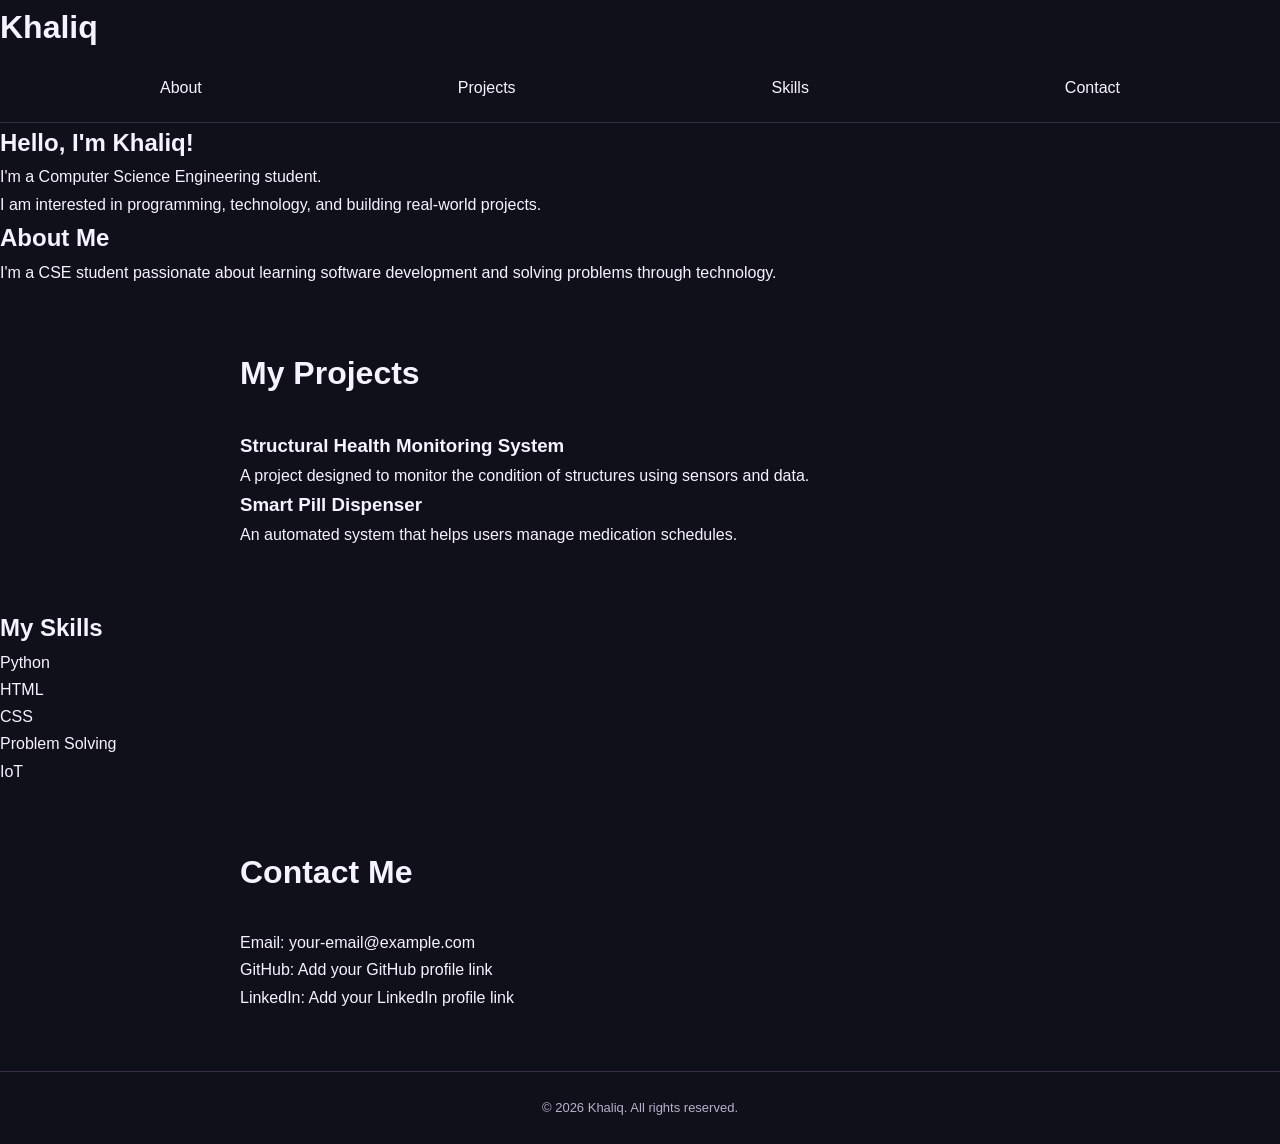
==== index.html @ 44c56a52 "fifth commit" ====
<!DOCTYPE html>
<html lang="en">
<head>
    <meta charset="UTF-8">
    <meta name="viewport" content="width=device-width, initial-scale=1.0">
    <title>Khaliq | CSE Student Portfolio</title>
    <meta name="description" content="Khaliq's portfolio showcasing CSE projects, technical skills, and software development interests.">
    <link rel="icon" href="data:image/svg+xml,<svg xmlns=%22http://www.w3.org/2000/svg%22 viewBox=%220 0 100 100%22><text y=%22.9em%22 font-size=%2290%22> K </text></svg>">
    <link rel="stylesheet" href="style.css">
</head>

<body>

    <!-- Header -->
    <header>
        <h1>Khaliq</h1>

        <nav>
            <a href="#about">About</a>
            <a href="#projects">Projects</a>
            <a href="#skills">Skills</a>
            <a href="#contact">Contact</a>
        </nav>
    </header>

    <!-- Main Content -->
    <main>

        <!-- Introduction -->
        <section id="home">
            <h2>Hello, I'm Khaliq!</h2>
            <p>I'm a Computer Science Engineering student.</p>
            <p>
                I am interested in programming, technology,
                and building real-world projects.
            </p>
        </section>

        <!-- About Me -->
        <section id="about">
            <h2>About Me</h2>
            <p>
                I'm a CSE student passionate about learning
                software development and solving problems
                through technology.
            </p>
        </section>

        <!-- Projects -->
        <section id="projects">
            <h2>My Projects</h2>

            <article>
                <h3>Structural Health Monitoring System</h3>
                <p>
                    A project designed to monitor the condition
                    of structures using sensors and data.
                </p>
            </article>

            <article>
                <h3>Smart Pill Dispenser</h3>
                <p>
                    An automated system that helps users
                    manage medication schedules.
                </p>
            </article>
        </section>

        <!-- Skills -->
        <section id="skills">
            <h2>My Skills</h2>
            <ul>
                <li>Python</li>
                <li>HTML</li>
                <li>CSS</li>
                <li>Problem Solving</li>
                <li>IoT</li>
            </ul>
        </section>

        <!-- Contact -->
        <section id="contact">
            <h2>Contact Me</h2>
            <p>Email: your-email@example.com</p>
            <p>GitHub: Add your GitHub profile link</p>
            <p>LinkedIn: Add your LinkedIn profile link</p>
        </section>

    </main>

    <!-- Footer -->
    <footer>
        <p>&copy; 2026 Khaliq. All rights reserved.</p>
    </footer>

</body>
</html>
---- style.css ----
/* ===== 1. THEME VARIABLES ===== */
:root {
    --bg: #10101b;
    --card: #1c1a2b;
    --text: #f5f3ff;
    --muted: #b7b2ca;
    --accent: #b8a5ff;
    --border: #332e46;
}

/* ===== 2. GENERAL STYLING ===== */
* {
    margin: 0;
    padding: 0;
    box-sizing: border-box;
    scroll-behavior: smooth;
}

body {
    font-family: Arial, sans-serif;
    background: var(--bg);
    color: var(--text);
    line-height: 1.7;
    transition: background 0.3s, color 0.3s;
}

a {
    color: inherit;
    text-decoration: none;
}

/* ===== 3. NAVIGATION BAR ===== */
header {
    position: sticky;
    top: 0;
    z-index: 10;
    background: var(--bg);
    border-bottom: 1px solid var(--border);
}

nav {
    max-width: 1000px;
    margin: auto;
    padding: 20px;
    display: flex;
    align-items: center;
    justify-content: space-between;
}

.logo {
    font-size: 21px;
    font-weight: bold;
    color: var(--accent);
}

.nav-links {
    display: flex;
    gap: 25px;
}

.nav-links a {
    color: var(--muted);
    transition: color 0.2s;
}

.nav-links a:hover {
    color: var(--accent);
}

#theme-toggle {
    background: var(--card);
    border: 1px solid var(--border);
    color: var(--text);
    padding: 8px 12px;
    border-radius: 8px;
    cursor: pointer;
}

/* ===== 4. HERO SECTION ===== */
.hero {
    max-width: 850px;
    margin: auto;
    padding: 110px 25px 100px;
}

.eyebrow {
    color: var(--accent);
    font-size: 12px;
    letter-spacing: 3px;
    font-weight: bold;
    margin-bottom: 15px;
}

.hero h1 {
    font-size: clamp(48px, 8vw, 82px);
    letter-spacing: -3px;
    line-height: 1.2;
}

.hero h1 span {
    color: var(--accent);
}

.hero h2 {
    font-size: clamp(22px, 4vw, 32px);
    color: var(--accent);
    margin: 15px 0;
}

.intro {
    max-width: 520px;
    color: var(--muted);
    margin: 20px 0 30px;
}

.button {
    display: inline-block;
    padding: 12px 22px;
    background: var(--accent);
    color: #171326;
    border-radius: 8px;
    font-weight: bold;
    transition: transform 0.2s, box-shadow 0.2s;
}

.button:hover {
    transform: translateY(-3px);
    box-shadow: 0 8px 25px #b8a5ff33;
}

/* ===== 5. PROJECT SECTION ===== */
#projects,
#contact {
    max-width: 850px;
    margin: auto;
    padding: 60px 25px;
}

#projects h2,
#contact h2 {
    font-size: 32px;
    margin-bottom: 30px;
}

.section-intro {
    color: var(--muted);
    margin-top: -18px;
    margin-bottom: 30px;
}

.project-dot {
    color: var(--accent);
}

.project-list {
    display: grid;
    grid-template-columns: repeat(2, minmax(0, 1fr));
    gap: 20px;
}

.project-card {
    display: flex;
    flex-direction: column;
    min-height: 270px;
    padding: 25px;
    background: var(--card);
    border: 1px solid var(--border);
    border-radius: 14px;
    transition: transform 0.25s, border-color 0.25s;
}

.project-card:hover {
    transform: translateY(-6px);
    border-color: var(--accent);
}

.project-top {
    display: flex;
    justify-content: space-between;
    align-items: center;
    margin-bottom: 22px;
}

.project-number {
    color: var(--accent);
    font-size: 13px;
    letter-spacing: 2px;
}

.project-icon {
    font-size: 28px;
}

.project-card h3 {
    font-size: 22px;
    margin-bottom: 12px;
}

.project-card p {
    color: var(--muted);
}

.project-card .tags {
    color: var(--accent);
    font-size: 13px;
    margin-top: auto;
    padding-top: 20px;
}

/* ===== 6. CONTACT AND FOOTER ===== */
#contact a {
    color: var(--accent);
}

footer {
    border-top: 1px solid var(--border);
    text-align: center;
    padding: 25px;
    color: var(--muted);
    font-size: 13px;
}

/* ===== 7. LIGHT THEME ===== */
body.light {
    --bg: #faf9ff;
    --card: #ffffff;
    --text: #211b35;
    --muted: #68627b;
    --accent: #7051d9;
    --border: #e4def2;
}

/* ===== 8. RESPONSIVE DESIGN ===== */
@media (max-width: 600px) {
    nav {
        flex-wrap: wrap;
        gap: 15px;
    }

    .nav-links {
        gap: 12px;
        font-size: 14px;
    }

    .hero {
        padding-top: 75px;
    }

    .project-list {
        grid-template-columns: 1fr;
    }

    #projects h2,
    #contact h2 {
        font-size: 27px;
    }
}

/* ABOUT ME SECTION */

.content-section {
    max-width: 850px;
    margin: auto;
    padding: 60px 25px;
}

.content-section h2 {
    font-size: 32px;
    margin-bottom: 22px;
}

.about-text {
    color: var(--muted);
    max-width: 720px;
    margin-bottom: 16px;
}

.about-highlights {
    display: grid;
    grid-template-columns: repeat(3, minmax(0, 1fr));
    gap: 16px;
    margin-top: 30px;
}

.highlight-card {
    padding: 22px;
    background: var(--card);
    border: 1px solid var(--border);
    border-radius: 12px;
    transition: transform 0.25s, border-color 0.25s;
}

.highlight-card:hover {
    transform: translateY(-5px);
    border-color: var(--accent);
}

.highlight-card span {
    color: var(--accent);
    font-size: 13px;
}

.highlight-card h3 {
    margin: 10px 0;
}

.highlight-card p {
    color: var(--muted);
    font-size: 14px;
}

@media (max-width: 600px) {
    .about-highlights {
        grid-template-columns: 1fr;
    }
}
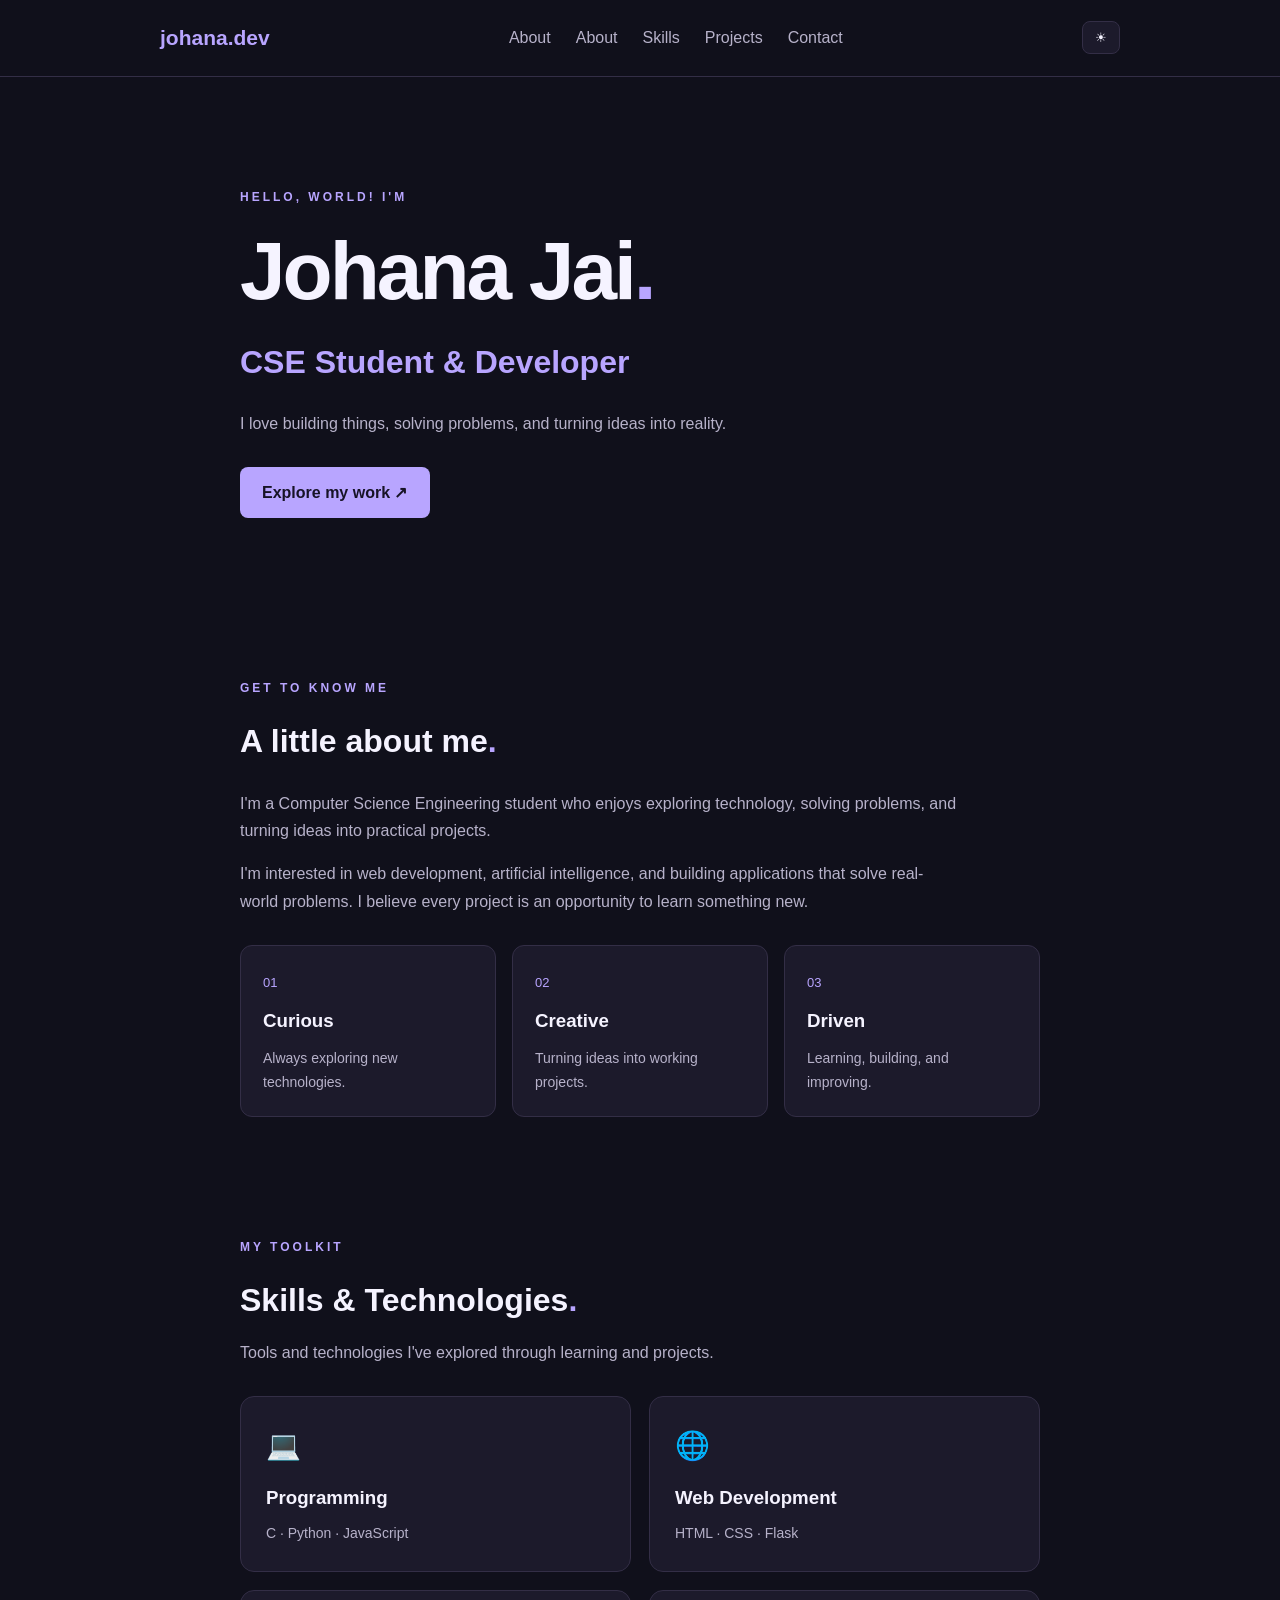
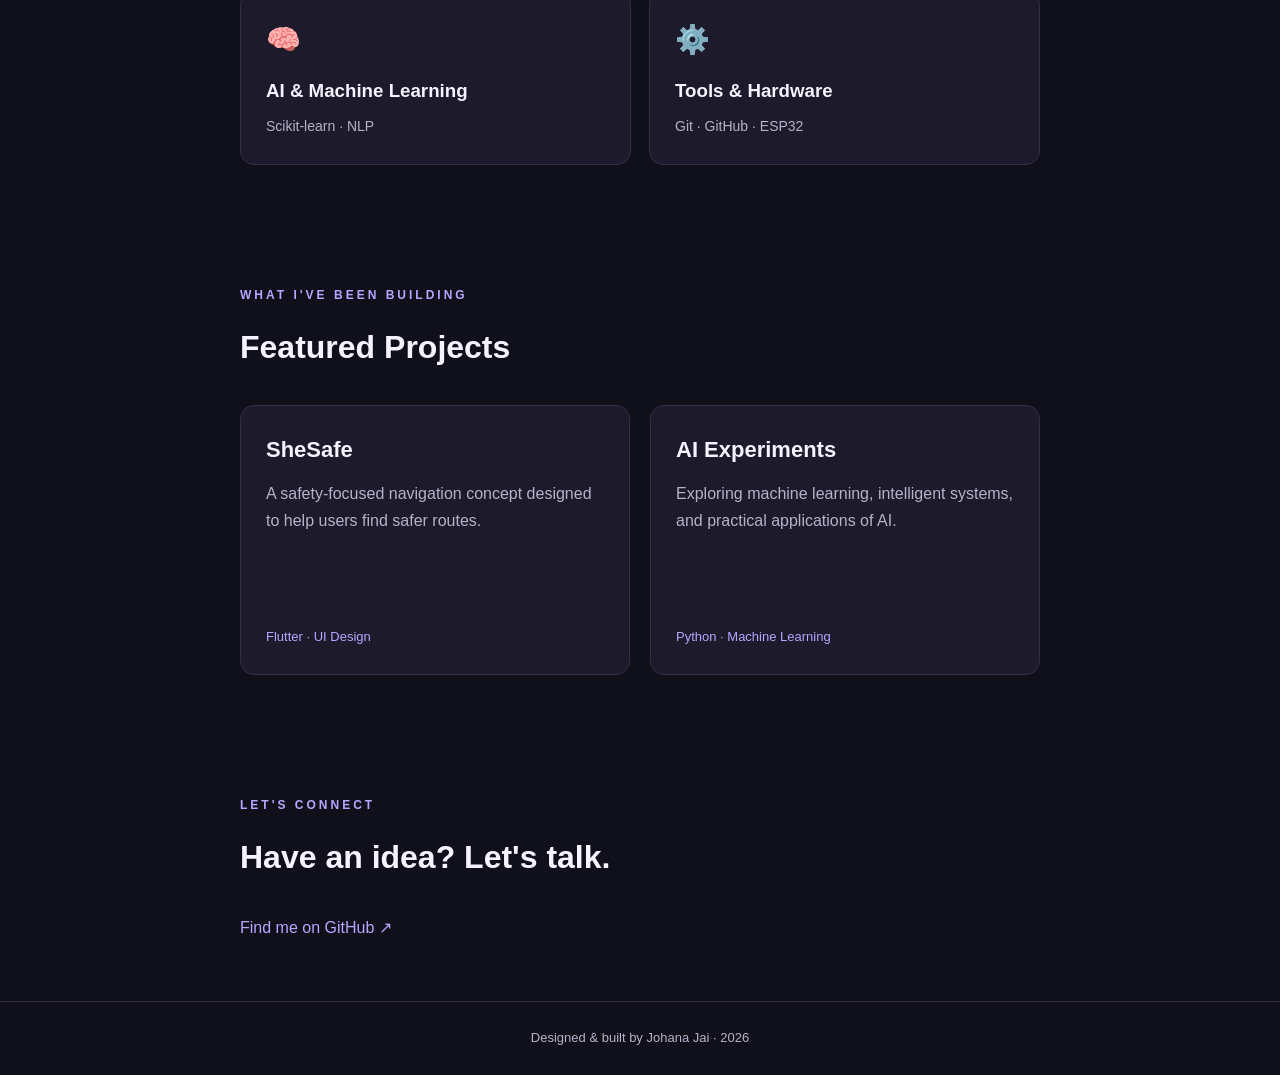
==== commit 0b328f92: "Add and style skills section" ====
--- a/index.html
+++ b/index.html
@@ -4,95 +4,151 @@
 <head>
     <meta charset="UTF-8">
     <meta name="viewport" content="width=device-width, initial-scale=1.0">
-    <title>Khaliq | CSE Student Portfolio</title>
-    <meta name="description" content="Khaliq's portfolio showcasing CSE projects, technical skills, and software development interests.">
-    <link rel="icon" href="data:image/svg+xml,<svg xmlns=%22http://www.w3.org/2000/svg%22 viewBox=%220 0 100 100%22><text y=%22.9em%22 font-size=%2290%22> K </text></svg>">
+    <title>Johana Jai | Portfolio</title>
     <link rel="stylesheet" href="style.css">
 </head>
-
 <body>
 
-    <!-- Header -->
     <header>
-        <h1>Khaliq</h1>
+        <nav>
+            <a href="#" class="logo">johana.dev</a>
 
-        <nav>
-            <a href="#about">About</a>
-            <a href="#projects">Projects</a>
-            <a href="#skills">Skills</a>
-            <a href="#contact">Contact</a>
+            <div class="nav-links">
+                <a href="#about">About</a>
+                <a href="#about-details">About</a>
+                <a href="#skills">Skills</a>
+                <a href="#projects">Projects</a>
+                <a href="#contact">Contact</a>
+            </div>
+
+            <button id="theme-toggle" aria-label="Toggle theme">☀</button>
         </nav>
     </header>
 
-    <!-- Main Content -->
     <main>
+        <section class="hero" id="about">
+            <p class="eyebrow">HELLO, WORLD! I'M</p>
+            <h1>Johana Jai<span>.</span></h1>
+            <h2>CSE Student & Developer</h2>
 
-        <!-- Introduction -->
-        <section id="home">
-            <h2>Hello, I'm Khaliq!</h2>
-            <p>I'm a Computer Science Engineering student.</p>
-            <p>
-                I am interested in programming, technology,
-                and building real-world projects.
+            <p class="intro">
+                I love building things, solving problems,
+                and turning ideas into reality.
             </p>
+
+            <a href="#projects" class="button">Explore my work ↗</a>
         </section>
 
-        <!-- About Me -->
-        <section id="about">
-            <h2>About Me</h2>
-            <p>
-                I'm a CSE student passionate about learning
-                software development and solving problems
-                through technology.
-            </p>
+<!-- ABOUT ME SECTION -->
+<section id="about-details" class="content-section">
+    <p class="eyebrow">GET TO KNOW ME</p>
+
+    <h2>A little about me<span class="project-dot">.</span></h2>
+
+    <p class="about-text">
+        I'm a Computer Science Engineering student who enjoys
+        exploring technology, solving problems, and turning ideas
+        into practical projects.
+    </p>
+
+    <p class="about-text">
+        I'm interested in web development, artificial intelligence,
+        and building applications that solve real-world problems.
+        I believe every project is an opportunity to learn something new.
+    </p>
+
+    <div class="about-highlights">
+        <div class="highlight-card">
+            <span>01</span>
+            <h3>Curious</h3>
+            <p>Always exploring new technologies.</p>
+        </div>
+
+        <div class="highlight-card">
+            <span>02</span>
+            <h3>Creative</h3>
+            <p>Turning ideas into working projects.</p>
+        </div>
+
+        <div class="highlight-card">
+            <span>03</span>
+            <h3>Driven</h3>
+            <p>Learning, building, and improving.</p>
+        </div>
+    </div>
+</section>
+
+<!-- SKILLS SECTION -->
+<section id="skills" class="content-section">
+    <p class="eyebrow">MY TOOLKIT</p>
+
+    <h2>Skills & Technologies<span class="project-dot">.</span></h2>
+
+    <p class="section-intro">
+        Tools and technologies I've explored through learning and projects.
+    </p>
+
+    <div class="skills-grid">
+        <article class="skill-card">
+            <span class="skill-icon">💻</span>
+            <h3>Programming</h3>
+            <p>C · Python · JavaScript</p>
+        </article>
+
+        <article class="skill-card">
+            <span class="skill-icon">🌐</span>
+            <h3>Web Development</h3>
+            <p>HTML · CSS · Flask</p>
+        </article>
+
+        <article class="skill-card">
+            <span class="skill-icon">🧠</span>
+            <h3>AI & Machine Learning</h3>
+            <p>Scikit-learn · NLP</p>
+        </article>
+
+        <article class="skill-card">
+            <span class="skill-icon">⚙️</span>
+            <h3>Tools & Hardware</h3>
+            <p>Git · GitHub · ESP32</p>
+        </article>
+    </div>
+</section>
+
+
+        <section id="projects">
+            <p class="eyebrow">WHAT I'VE BEEN BUILDING</p>
+            <h2>Featured Projects</h2>
+
+            <div class="project-list">
+                <article class="project-card">
+                    <h3>SheSafe</h3>
+                    <p>A safety-focused navigation concept designed
+                    to help users find safer routes.</p>
+                    <p class="tags">Flutter · UI Design</p>
+                </article>
+
+                <article class="project-card">
+                    <h3>AI Experiments</h3>
+                    <p>Exploring machine learning, intelligent systems,
+                    and practical applications of AI.</p>
+                    <p class="tags">Python · Machine Learning</p>
+                </article>
+            </div>
         </section>
 
-        <!-- Projects -->
-        <section id="projects">
-            <h2>My Projects</h2>
-
-            <article>
-                <h3>Structural Health Monitoring System</h3>
-                <p>
-                    A project designed to monitor the condition
-                    of structures using sensors and data.
-                </p>
-            </article>
-
-            <article>
-                <h3>Smart Pill Dispenser</h3>
-                <p>
-                    An automated system that helps users
-                    manage medication schedules.
-                </p>
-            </article>
+        <section id="contact">
+            <p class="eyebrow">LET'S CONNECT</p>
+            <h2>Have an idea? Let's talk.</h2>
+            <a href="https://github.com/johana140907"
+               target="_blank" rel="noopener noreferrer">
+                Find me on GitHub ↗
+            </a>
         </section>
-
-        <!-- Skills -->
-        <section id="skills">
-            <h2>My Skills</h2>
-            <ul>
-                <li>Python</li>
-                <li>HTML</li>
-                <li>CSS</li>
-                <li>Problem Solving</li>
-                <li>IoT</li>
-            </ul>
-        </section>
-
-        <!-- Contact -->
-        <section id="contact">
-            <h2>Contact Me</h2>
-            <p>Email: your-email@example.com</p>
-            <p>GitHub: Add your GitHub profile link</p>
-            <p>LinkedIn: Add your LinkedIn profile link</p>
-        </section>
-
     </main>
 
-    <!-- Footer -->
     <footer>
-        <p>&copy; 2026 Khaliq. All rights reserved.</p>
+        <p>Designed & built by Johana Jai · 2026</p>
     </footer>
 
 </body>
--- a/style.css
+++ b/style.css
@@ -315,3 +315,53 @@
         grid-template-columns: 1fr;
     }
 }
+
+/* SKILLS SECTION */
+
+.section-intro {
+    color: var(--muted);
+    margin-top: -10px;
+    margin-bottom: 30px;
+}
+
+.skills-grid {
+    display: grid;
+    grid-template-columns: repeat(2, minmax(0, 1fr));
+    gap: 18px;
+}
+
+.skill-card {
+    padding: 25px;
+    background: var(--card);
+    border: 1px solid var(--border);
+    border-radius: 14px;
+    transition: transform 0.25s, border-color 0.25s;
+}
+
+.skill-card:hover {
+    transform: translateY(-5px);
+    border-color: var(--accent);
+}
+
+.skill-icon {
+    display: inline-block;
+    font-size: 28px;
+    margin-bottom: 12px;
+}
+
+.skill-card h3 {
+    margin-bottom: 8px;
+}
+
+.skill-card p {
+    color: var(--muted);
+    font-size: 14px;
+}
+
+/* MOBILE LAYOUT */
+
+@media (max-width: 600px) {
+    .skills-grid {
+        grid-template-columns: 1fr;
+    }
+}
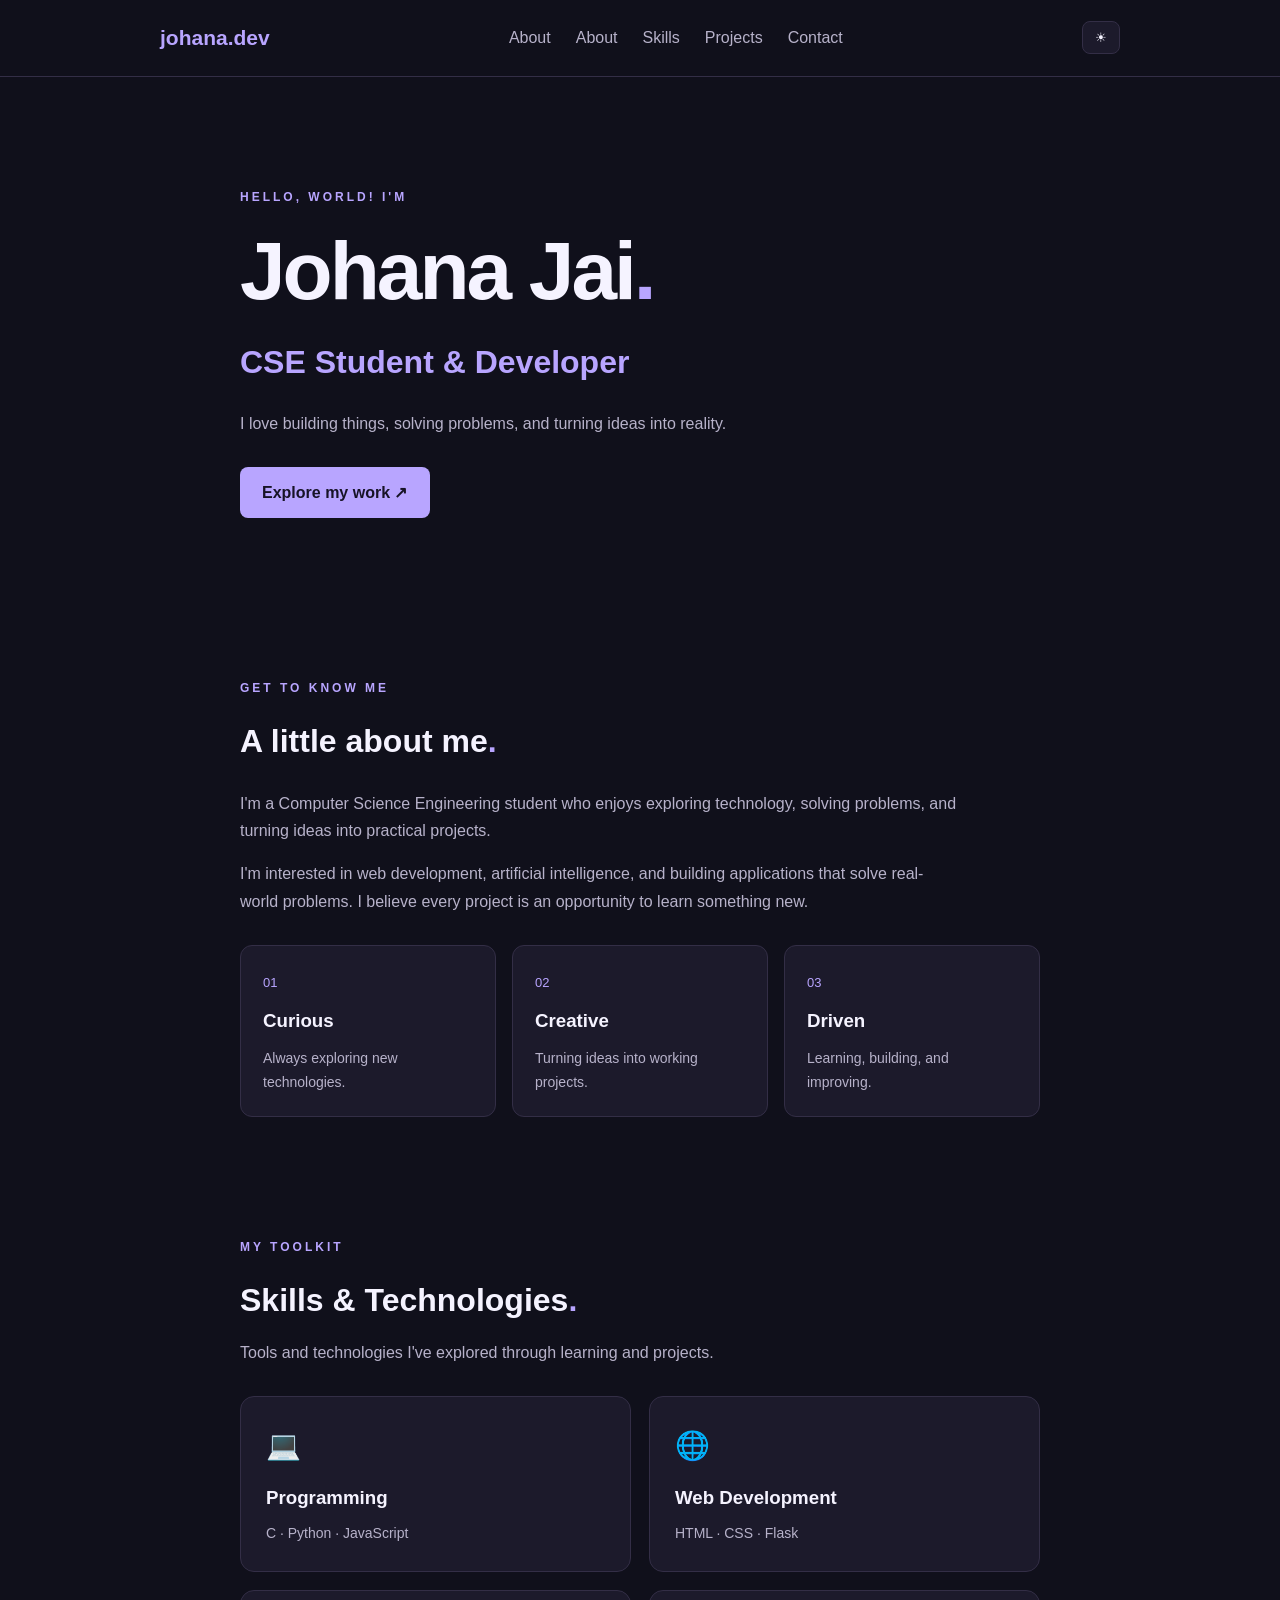
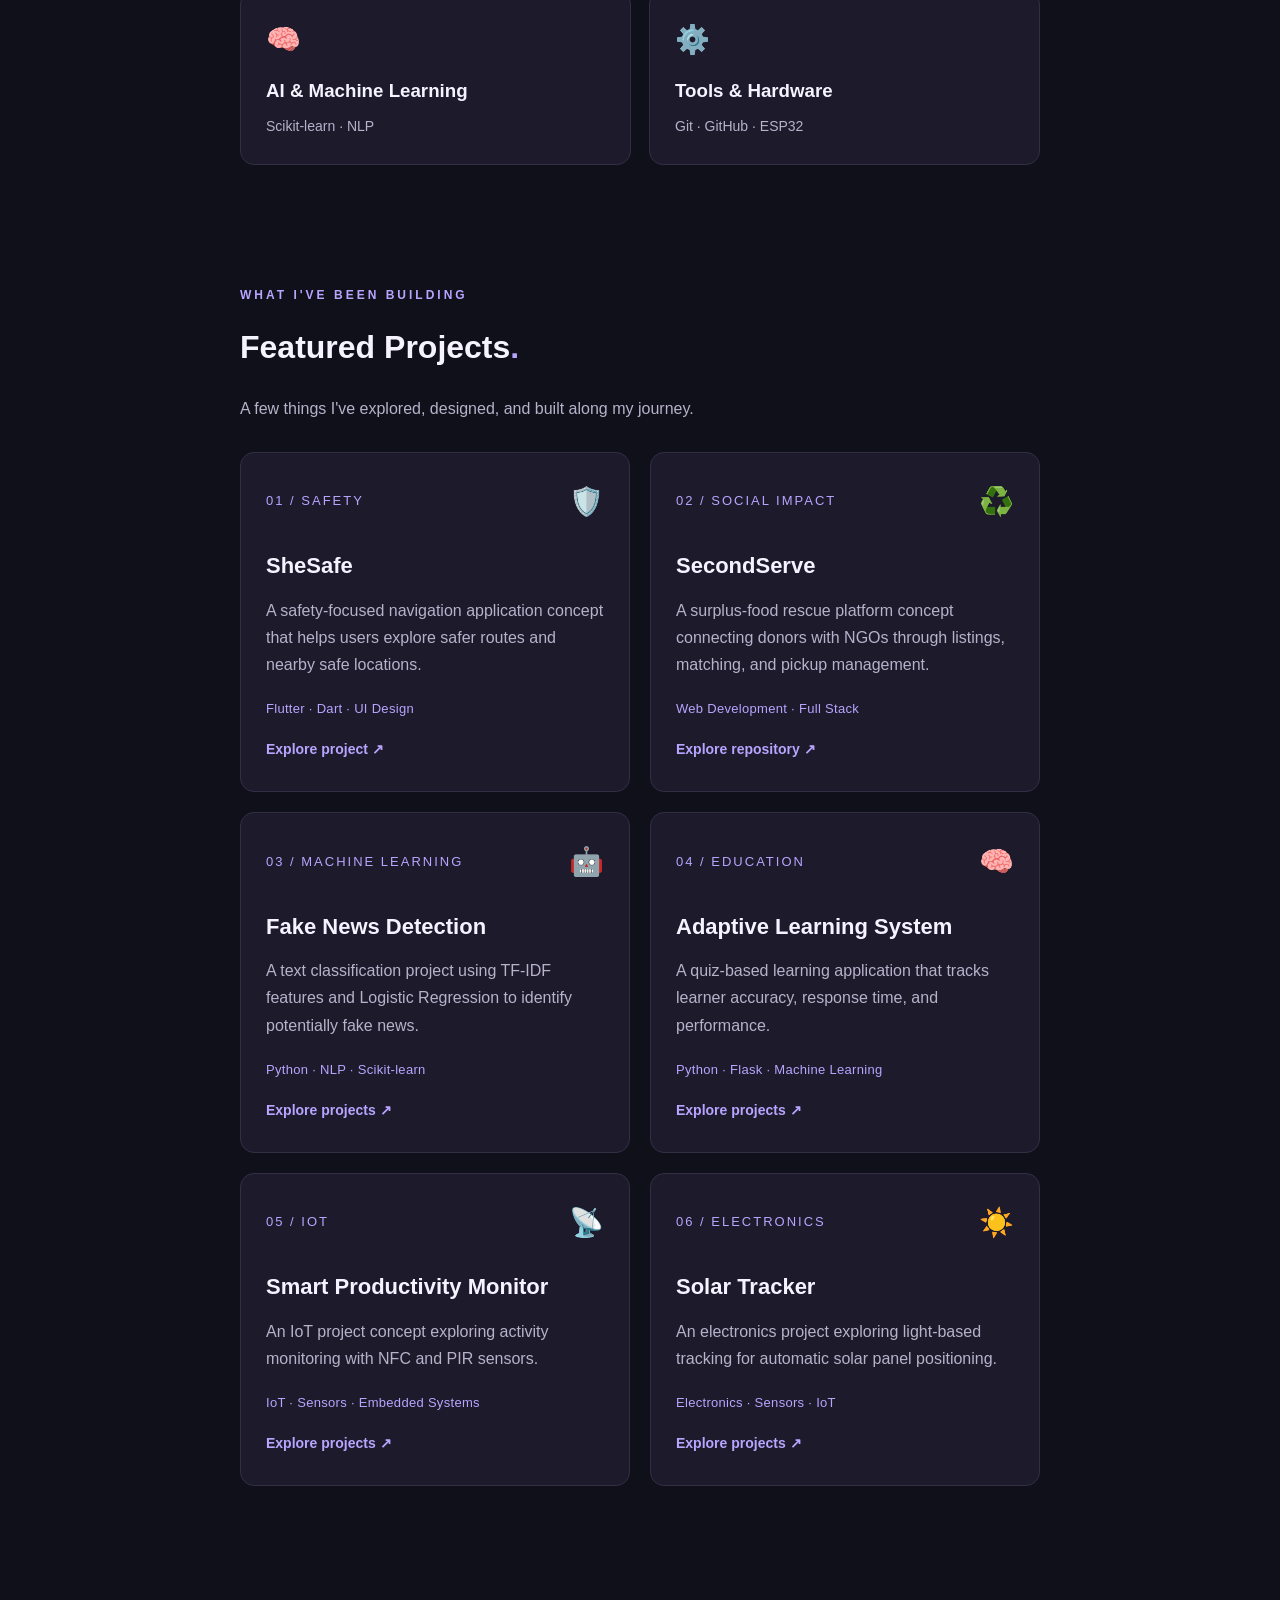
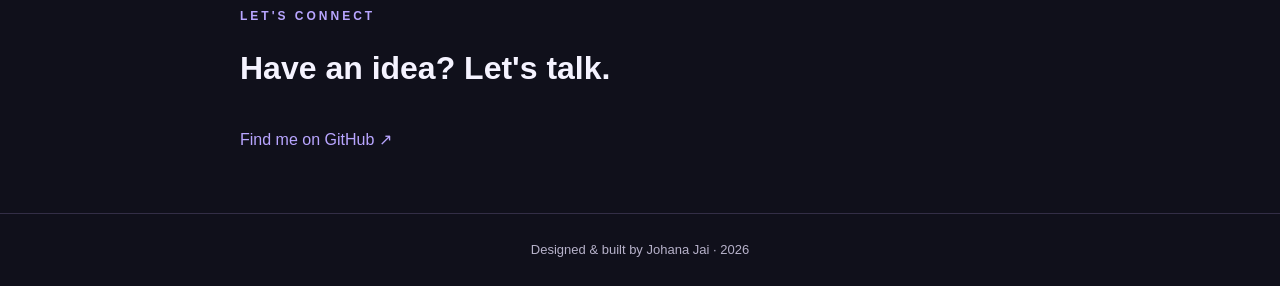
==== commit 31407d42: "Modified project section" ====
--- a/index.html
+++ b/index.html
@@ -116,26 +116,98 @@
 </section>
 
 
-        <section id="projects">
-            <p class="eyebrow">WHAT I'VE BEEN BUILDING</p>
-            <h2>Featured Projects</h2>
-
-            <div class="project-list">
-                <article class="project-card">
-                    <h3>SheSafe</h3>
-                    <p>A safety-focused navigation concept designed
-                    to help users find safer routes.</p>
-                    <p class="tags">Flutter · UI Design</p>
-                </article>
-
-                <article class="project-card">
-                    <h3>AI Experiments</h3>
-                    <p>Exploring machine learning, intelligent systems,
-                    and practical applications of AI.</p>
-                    <p class="tags">Python · Machine Learning</p>
-                </article>
-            </div>
-        </section>
+        
+<section id="projects">
+    <p class="eyebrow">WHAT I'VE BEEN BUILDING</p>
+    <h2>Featured Projects<span class="project-dot">.</span></h2>
+
+    <p class="section-intro">
+        A few things I've explored, designed, and built along my journey.
+    </p>
+
+    <div class="project-list">
+
+        <article class="project-card">
+            <div class="project-top">
+                <span class="project-number">01 / SAFETY</span>
+                <span class="project-icon">🛡️</span>
+            </div>
+            <h3>SheSafe</h3>
+            <p>A safety-focused navigation application concept that helps
+            users explore safer routes and nearby safe locations.</p>
+            <p class="tags">Flutter · Dart · UI Design</p>
+            <a class="project-link" href="https://github.com/johana140907"
+               target="_blank" rel="noopener noreferrer">Explore project ↗</a>
+        </article>
+
+        <article class="project-card">
+            <div class="project-top">
+                <span class="project-number">02 / SOCIAL IMPACT</span>
+                <span class="project-icon">♻️</span>
+            </div>
+            <h3>SecondServe</h3>
+            <p>A surplus-food rescue platform concept connecting donors
+            with NGOs through listings, matching, and pickup management.</p>
+            <p class="tags">Web Development · Full Stack</p>
+            <a class="project-link" href="https://github.com/abhiramk2007/HandsOn"
+               target="_blank" rel="noopener noreferrer">Explore repository ↗</a>
+        </article>
+
+        <article class="project-card">
+            <div class="project-top">
+                <span class="project-number">03 / MACHINE LEARNING</span>
+                <span class="project-icon">🤖</span>
+            </div>
+            <h3>Fake News Detection</h3>
+            <p>A text classification project using TF-IDF features and
+            Logistic Regression to identify potentially fake news.</p>
+            <p class="tags">Python · NLP · Scikit-learn</p>
+            <a class="project-link" href="https://github.com/johana140907"
+               target="_blank" rel="noopener noreferrer">Explore projects ↗</a>
+        </article>
+
+        <article class="project-card">
+            <div class="project-top">
+                <span class="project-number">04 / EDUCATION</span>
+                <span class="project-icon">🧠</span>
+            </div>
+            <h3>Adaptive Learning System</h3>
+            <p>A quiz-based learning application that tracks learner
+            accuracy, response time, and performance.</p>
+            <p class="tags">Python · Flask · Machine Learning</p>
+            <a class="project-link" href="https://github.com/johana140907"
+               target="_blank" rel="noopener noreferrer">Explore projects ↗</a>
+        </article>
+
+        <article class="project-card">
+            <div class="project-top">
+                <span class="project-number">05 / IOT</span>
+                <span class="project-icon">📡</span>
+            </div>
+            <h3>Smart Productivity Monitor</h3>
+            <p>An IoT project concept exploring activity monitoring
+            with NFC and PIR sensors.</p>
+            <p class="tags">IoT · Sensors · Embedded Systems</p>
+            <a class="project-link" href="https://github.com/johana140907"
+               target="_blank" rel="noopener noreferrer">Explore projects ↗</a>
+        </article>
+
+        <article class="project-card">
+            <div class="project-top">
+                <span class="project-number">06 / ELECTRONICS</span>
+                <span class="project-icon">☀️</span>
+            </div>
+            <h3>Solar Tracker</h3>
+            <p>An electronics project exploring light-based tracking
+            for automatic solar panel positioning.</p>
+            <p class="tags">Electronics · Sensors · IoT</p>
+            <a class="project-link" href="https://github.com/johana140907"
+               target="_blank" rel="noopener noreferrer">Explore projects ↗</a>
+        </article>
+
+    </div>
+</section>
+
 
         <section id="contact">
             <p class="eyebrow">LET'S CONNECT</p>
--- a/style.css
+++ b/style.css
@@ -365,3 +365,38 @@
         grid-template-columns: 1fr;
     }
 }
+
+/* PROJECT CARD ENHANCEMENTS */
+
+.project-card {
+    position: relative;
+    overflow: hidden;
+}
+
+.project-card h3 {
+    transition: color 0.2s;
+}
+
+.project-card:hover h3 {
+    color: var(--accent);
+}
+
+.project-link {
+    display: inline-block;
+    align-self: flex-start;
+    margin-top: 18px;
+    padding-bottom: 3px;
+    color: var(--accent);
+    font-size: 14px;
+    font-weight: bold;
+    border-bottom: 1px solid transparent;
+    transition: border-color 0.2s;
+}
+
+.project-link:hover {
+    border-bottom-color: var(--accent);
+}
+
+.project-card .tags {
+    letter-spacing: 0.3px;
+}
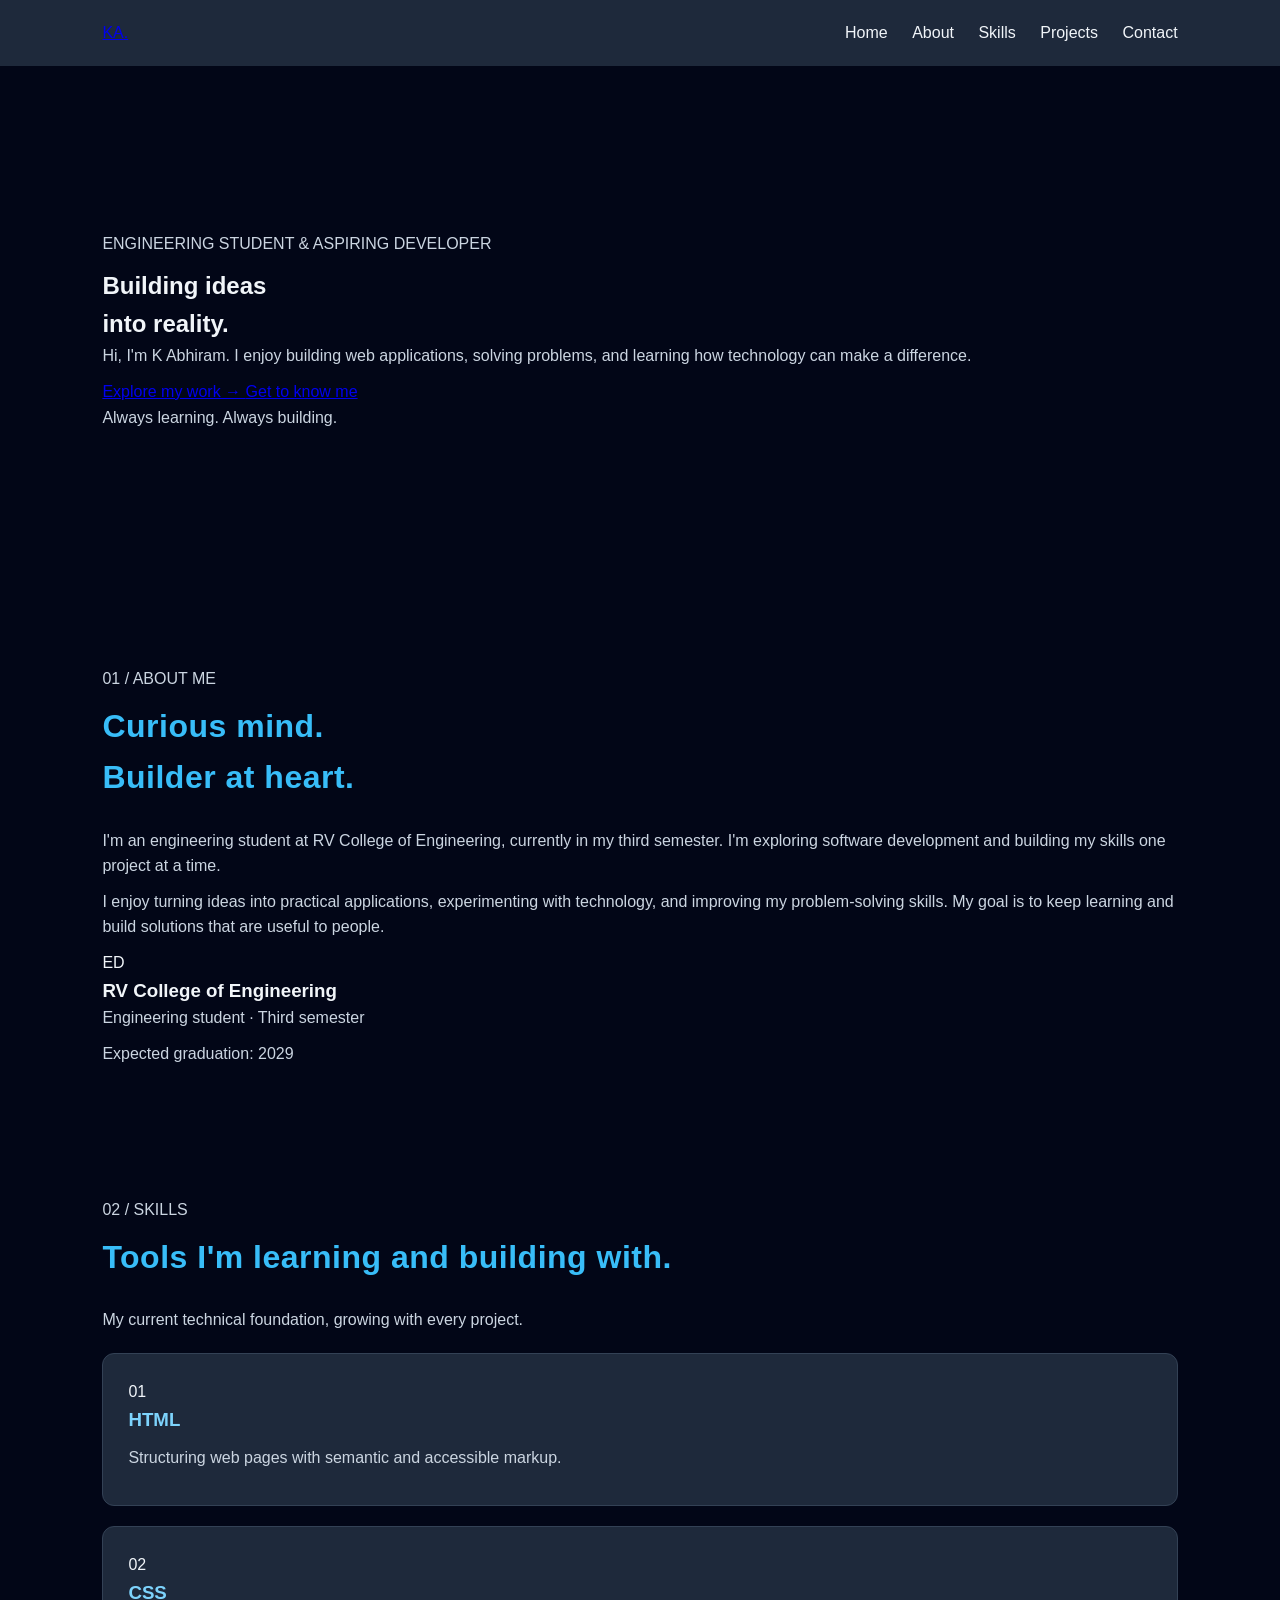
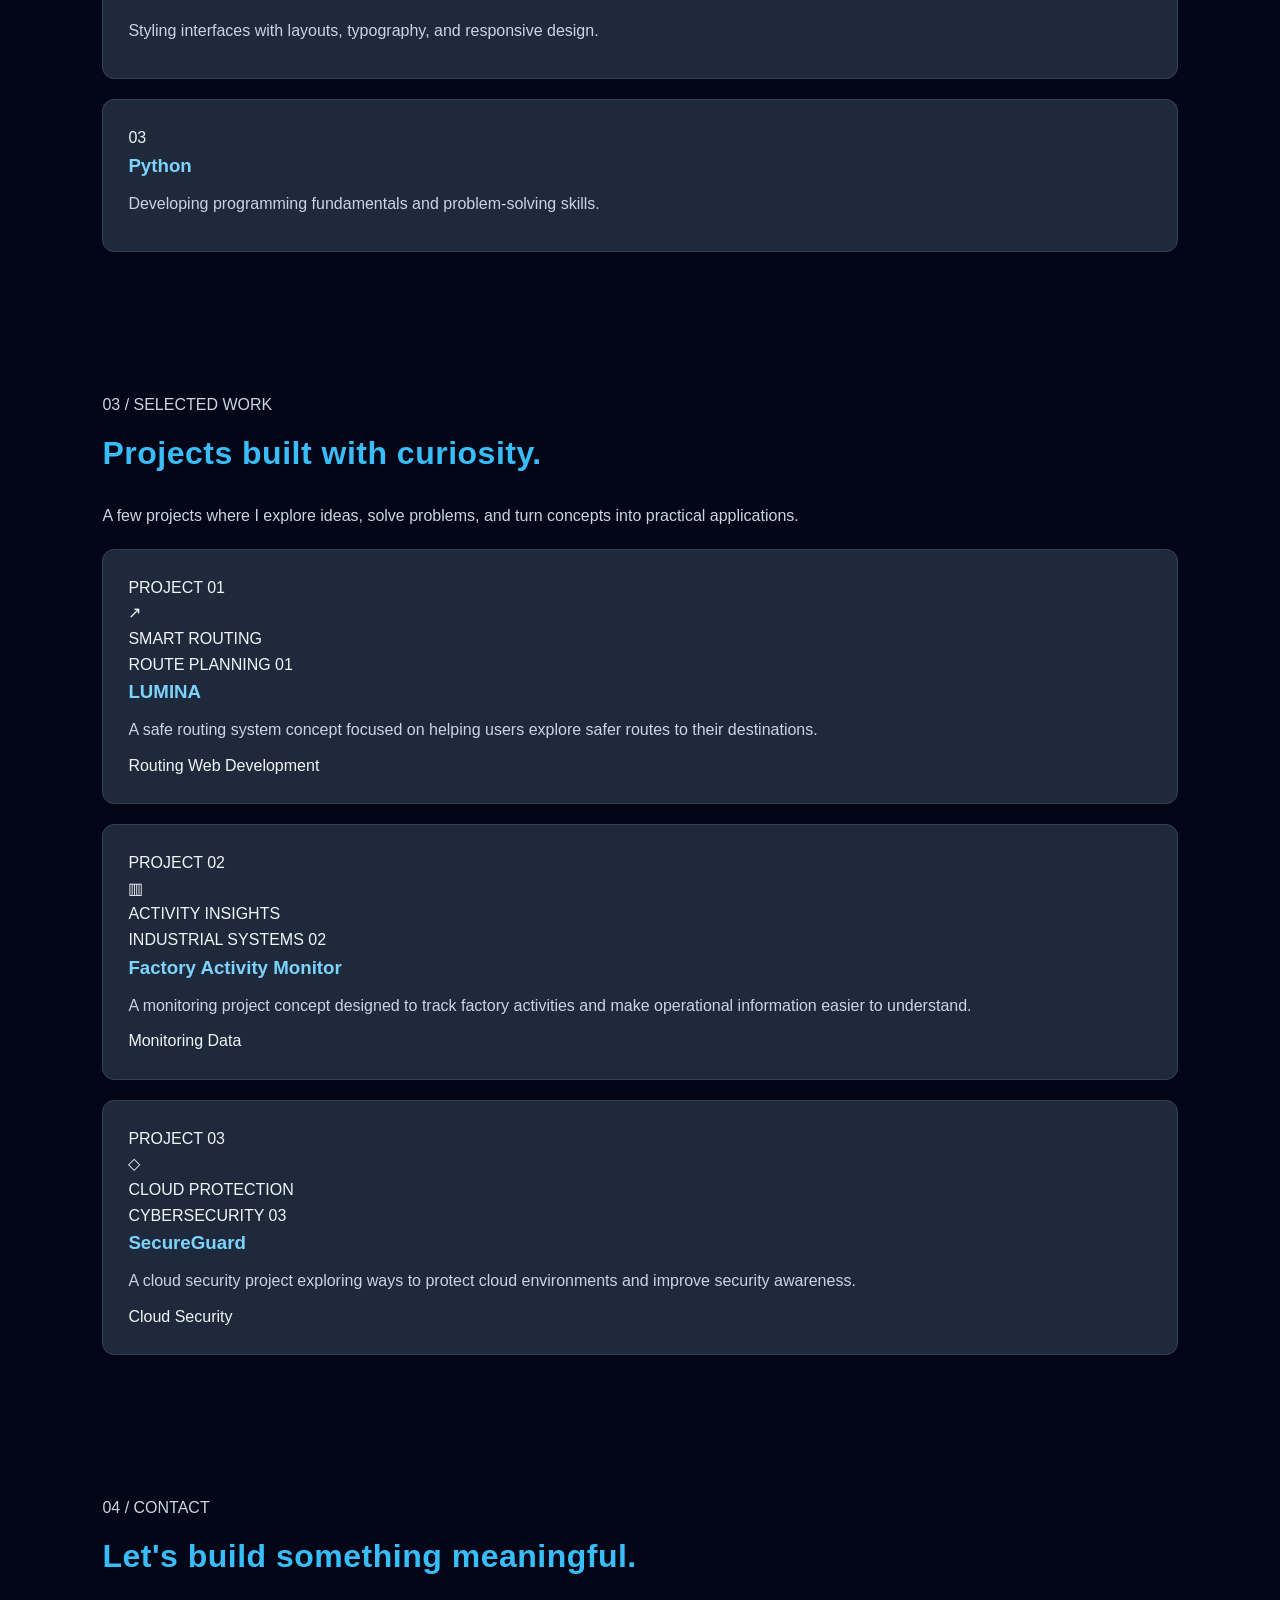
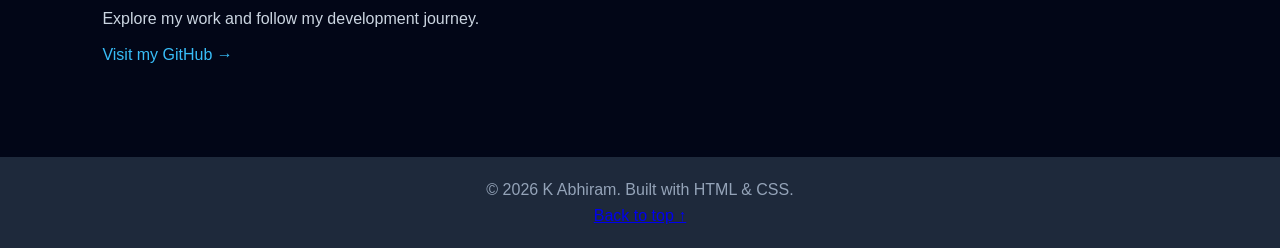
==== commit 0c7a100c: "Refine portfolio project section" ====
--- a/index.html
+++ b/index.html
@@ -4,223 +4,321 @@
 <head>
     <meta charset="UTF-8">
     <meta name="viewport" content="width=device-width, initial-scale=1.0">
-    <title>Johana Jai | Portfolio</title>
+
+    <meta
+        name="description"
+        content="K Abhiram — engineering student and aspiring developer passionate about web applications and problem-solving."
+    >
+
+    <title>K Abhiram | Aspiring Developer</title>
+
     <link rel="stylesheet" href="style.css">
 </head>
+
 <body>
 
-    <header>
-        <nav>
-            <a href="#" class="logo">johana.dev</a>
-
-            <div class="nav-links">
-                <a href="#about">About</a>
-                <a href="#about-details">About</a>
-                <a href="#skills">Skills</a>
-                <a href="#projects">Projects</a>
-                <a href="#contact">Contact</a>
-            </div>
-
-            <button id="theme-toggle" aria-label="Toggle theme">☀</button>
+    <!-- Navigation -->
+    <header class="site-header">
+        <a href="#home" class="logo">KA<span>.</span></a>
+
+        <nav aria-label="Main navigation">
+            <a href="#home">Home</a>
+            <a href="#about">About</a>
+            <a href="#skills">Skills</a>
+            <a href="#projects">Projects</a>
+            <a href="#contact">Contact</a>
         </nav>
     </header>
 
     <main>
-        <section class="hero" id="about">
-            <p class="eyebrow">HELLO, WORLD! I'M</p>
-            <h1>Johana Jai<span>.</span></h1>
-            <h2>CSE Student & Developer</h2>
-
-            <p class="intro">
-                I love building things, solving problems,
-                and turning ideas into reality.
-            </p>
-
-            <a href="#projects" class="button">Explore my work ↗</a>
-        </section>
-
-<!-- ABOUT ME SECTION -->
-<section id="about-details" class="content-section">
-    <p class="eyebrow">GET TO KNOW ME</p>
-
-    <h2>A little about me<span class="project-dot">.</span></h2>
-
-    <p class="about-text">
-        I'm a Computer Science Engineering student who enjoys
-        exploring technology, solving problems, and turning ideas
-        into practical projects.
-    </p>
-
-    <p class="about-text">
-        I'm interested in web development, artificial intelligence,
-        and building applications that solve real-world problems.
-        I believe every project is an opportunity to learn something new.
-    </p>
-
-    <div class="about-highlights">
-        <div class="highlight-card">
-            <span>01</span>
-            <h3>Curious</h3>
-            <p>Always exploring new technologies.</p>
-        </div>
-
-        <div class="highlight-card">
-            <span>02</span>
-            <h3>Creative</h3>
-            <p>Turning ideas into working projects.</p>
-        </div>
-
-        <div class="highlight-card">
-            <span>03</span>
-            <h3>Driven</h3>
-            <p>Learning, building, and improving.</p>
-        </div>
-    </div>
-</section>
-
-<!-- SKILLS SECTION -->
-<section id="skills" class="content-section">
-    <p class="eyebrow">MY TOOLKIT</p>
-
-    <h2>Skills & Technologies<span class="project-dot">.</span></h2>
-
-    <p class="section-intro">
-        Tools and technologies I've explored through learning and projects.
-    </p>
-
-    <div class="skills-grid">
-        <article class="skill-card">
-            <span class="skill-icon">💻</span>
-            <h3>Programming</h3>
-            <p>C · Python · JavaScript</p>
-        </article>
-
-        <article class="skill-card">
-            <span class="skill-icon">🌐</span>
-            <h3>Web Development</h3>
-            <p>HTML · CSS · Flask</p>
-        </article>
-
-        <article class="skill-card">
-            <span class="skill-icon">🧠</span>
-            <h3>AI & Machine Learning</h3>
-            <p>Scikit-learn · NLP</p>
-        </article>
-
-        <article class="skill-card">
-            <span class="skill-icon">⚙️</span>
-            <h3>Tools & Hardware</h3>
-            <p>Git · GitHub · ESP32</p>
-        </article>
-    </div>
-</section>
-
-
-        
-<section id="projects">
-    <p class="eyebrow">WHAT I'VE BEEN BUILDING</p>
-    <h2>Featured Projects<span class="project-dot">.</span></h2>
-
-    <p class="section-intro">
-        A few things I've explored, designed, and built along my journey.
-    </p>
-
-    <div class="project-list">
-
-        <article class="project-card">
-            <div class="project-top">
-                <span class="project-number">01 / SAFETY</span>
-                <span class="project-icon">🛡️</span>
-            </div>
-            <h3>SheSafe</h3>
-            <p>A safety-focused navigation application concept that helps
-            users explore safer routes and nearby safe locations.</p>
-            <p class="tags">Flutter · Dart · UI Design</p>
-            <a class="project-link" href="https://github.com/johana140907"
-               target="_blank" rel="noopener noreferrer">Explore project ↗</a>
-        </article>
-
-        <article class="project-card">
-            <div class="project-top">
-                <span class="project-number">02 / SOCIAL IMPACT</span>
-                <span class="project-icon">♻️</span>
-            </div>
-            <h3>SecondServe</h3>
-            <p>A surplus-food rescue platform concept connecting donors
-            with NGOs through listings, matching, and pickup management.</p>
-            <p class="tags">Web Development · Full Stack</p>
-            <a class="project-link" href="https://github.com/abhiramk2007/HandsOn"
-               target="_blank" rel="noopener noreferrer">Explore repository ↗</a>
-        </article>
-
-        <article class="project-card">
-            <div class="project-top">
-                <span class="project-number">03 / MACHINE LEARNING</span>
-                <span class="project-icon">🤖</span>
-            </div>
-            <h3>Fake News Detection</h3>
-            <p>A text classification project using TF-IDF features and
-            Logistic Regression to identify potentially fake news.</p>
-            <p class="tags">Python · NLP · Scikit-learn</p>
-            <a class="project-link" href="https://github.com/johana140907"
-               target="_blank" rel="noopener noreferrer">Explore projects ↗</a>
-        </article>
-
-        <article class="project-card">
-            <div class="project-top">
-                <span class="project-number">04 / EDUCATION</span>
-                <span class="project-icon">🧠</span>
-            </div>
-            <h3>Adaptive Learning System</h3>
-            <p>A quiz-based learning application that tracks learner
-            accuracy, response time, and performance.</p>
-            <p class="tags">Python · Flask · Machine Learning</p>
-            <a class="project-link" href="https://github.com/johana140907"
-               target="_blank" rel="noopener noreferrer">Explore projects ↗</a>
-        </article>
-
-        <article class="project-card">
-            <div class="project-top">
-                <span class="project-number">05 / IOT</span>
-                <span class="project-icon">📡</span>
-            </div>
-            <h3>Smart Productivity Monitor</h3>
-            <p>An IoT project concept exploring activity monitoring
-            with NFC and PIR sensors.</p>
-            <p class="tags">IoT · Sensors · Embedded Systems</p>
-            <a class="project-link" href="https://github.com/johana140907"
-               target="_blank" rel="noopener noreferrer">Explore projects ↗</a>
-        </article>
-
-        <article class="project-card">
-            <div class="project-top">
-                <span class="project-number">06 / ELECTRONICS</span>
-                <span class="project-icon">☀️</span>
-            </div>
-            <h3>Solar Tracker</h3>
-            <p>An electronics project exploring light-based tracking
-            for automatic solar panel positioning.</p>
-            <p class="tags">Electronics · Sensors · IoT</p>
-            <a class="project-link" href="https://github.com/johana140907"
-               target="_blank" rel="noopener noreferrer">Explore projects ↗</a>
-        </article>
-
-    </div>
-</section>
-
-
-        <section id="contact">
-            <p class="eyebrow">LET'S CONNECT</p>
-            <h2>Have an idea? Let's talk.</h2>
-            <a href="https://github.com/johana140907"
-               target="_blank" rel="noopener noreferrer">
-                Find me on GitHub ↗
+
+        <!-- Hero Section -->
+        <section class="hero" id="home">
+
+            <p class="eyebrow">
+                ENGINEERING STUDENT & ASPIRING DEVELOPER
+            </p>
+
+            <h1>
+                Building ideas<br>
+                into <span>reality.</span>
+            </h1>
+
+            <p class="hero-description">
+                Hi, I'm K Abhiram. I enjoy building web applications,
+                solving problems, and learning how technology can
+                make a difference.
+            </p>
+
+            <div class="hero-actions">
+                <a class="button" href="#projects">
+                    Explore my work &rarr;
+                </a>
+
+                <a class="text-link" href="#about">
+                    Get to know me
+                </a>
+            </div>
+
+            <p class="availability">
+                <span class="status-dot"></span>
+                Always learning. Always building.
+            </p>
+
+        </section>
+
+        <!-- About Section -->
+        <section class="content-section" id="about">
+
+            <p class="eyebrow">01 / ABOUT ME</p>
+
+            <h2>
+                Curious mind.<br>
+                <span class="accent-text">Builder at heart.</span>
+            </h2>
+
+            <div class="about-content">
+
+                <p>
+                    I'm an engineering student at RV College of
+                    Engineering, currently in my third semester.
+                    I'm exploring software development and building
+                    my skills one project at a time.
+                </p>
+
+                <p>
+                    I enjoy turning ideas into practical applications,
+                    experimenting with technology, and improving my
+                    problem-solving skills. My goal is to keep learning
+                    and build solutions that are useful to people.
+                </p>
+
+            </div>
+
+            <div class="education-card">
+
+                <div class="education-icon">ED</div>
+
+                <div>
+                    <h3>RV College of Engineering</h3>
+                    <p>Engineering student · Third semester</p>
+                    <p class="muted">Expected graduation: 2029</p>
+                </div>
+
+            </div>
+
+        </section>
+
+        <!-- Skills Section -->
+        <section class="content-section" id="skills">
+
+            <p class="eyebrow">02 / SKILLS</p>
+
+            <h2>Tools I'm learning and building with.</h2>
+
+            <p class="section-description">
+                My current technical foundation, growing with every project.
+            </p>
+
+            <div class="skills-grid">
+
+                <article class="skill-card">
+                    <span class="skill-number">01</span>
+                    <h3>HTML</h3>
+                    <p>
+                        Structuring web pages with semantic
+                        and accessible markup.
+                    </p>
+                </article>
+
+                <article class="skill-card">
+                    <span class="skill-number">02</span>
+                    <h3>CSS</h3>
+                    <p>
+                        Styling interfaces with layouts,
+                        typography, and responsive design.
+                    </p>
+                </article>
+
+                <article class="skill-card">
+                    <span class="skill-number">03</span>
+                    <h3>Python</h3>
+                    <p>
+                        Developing programming fundamentals
+                        and problem-solving skills.
+                    </p>
+                </article>
+
+            </div>
+
+        </section>
+
+        <!-- Projects Section -->
+        <section class="content-section" id="projects">
+
+            <p class="eyebrow">03 / SELECTED WORK</p>
+
+            <h2>Projects built with curiosity.</h2>
+
+            <p class="section-description">
+                A few projects where I explore ideas, solve problems,
+                and turn concepts into practical applications.
+            </p>
+
+            <div class="projects-grid">
+
+                <!-- Project 1: LUMINA -->
+                <article class="project-card">
+
+                    <div class="project-visual lumina-visual">
+                        <span class="project-index">PROJECT 01</span>
+
+                        <div class="visual-symbol" aria-hidden="true">
+                            ↗
+                        </div>
+
+                        <span class="visual-label">
+                            SMART ROUTING
+                        </span>
+                    </div>
+
+                    <div class="project-details">
+
+                        <div class="project-meta">
+                            <span>ROUTE PLANNING</span>
+                            <span>01</span>
+                        </div>
+
+                        <h3>LUMINA</h3>
+
+                        <p>
+                            A safe routing system concept focused on
+                            helping users explore safer routes to
+                            their destinations.
+                        </p>
+
+                        <div class="tech-tags">
+                            <span>Routing</span>
+                            <span>Web Development</span>
+                        </div>
+
+                    </div>
+
+                </article>
+
+                <!-- Project 2: Factory Activity Monitor -->
+                <article class="project-card">
+
+                    <div class="project-visual factory-visual">
+                        <span class="project-index">PROJECT 02</span>
+
+                        <div class="visual-symbol" aria-hidden="true">
+                            ▥
+                        </div>
+
+                        <span class="visual-label">
+                            ACTIVITY INSIGHTS
+                        </span>
+                    </div>
+
+                    <div class="project-details">
+
+                        <div class="project-meta">
+                            <span>INDUSTRIAL SYSTEMS</span>
+                            <span>02</span>
+                        </div>
+
+                        <h3>Factory Activity Monitor</h3>
+
+                        <p>
+                            A monitoring project concept designed to
+                            track factory activities and make
+                            operational information easier to understand.
+                        </p>
+
+                        <div class="tech-tags">
+                            <span>Monitoring</span>
+                            <span>Data</span>
+                        </div>
+
+                    </div>
+
+                </article>
+
+                <!-- Project 3: SecureGuard -->
+                <article class="project-card">
+
+                    <div class="project-visual secureguard-visual">
+                        <span class="project-index">PROJECT 03</span>
+
+                        <div class="visual-symbol" aria-hidden="true">
+                            ◇
+                        </div>
+
+                        <span class="visual-label">
+                            CLOUD PROTECTION
+                        </span>
+                    </div>
+
+                    <div class="project-details">
+
+                        <div class="project-meta">
+                            <span>CYBERSECURITY</span>
+                            <span>03</span>
+                        </div>
+
+                        <h3>SecureGuard</h3>
+
+                        <p>
+                            A cloud security project exploring ways
+                            to protect cloud environments and
+                            improve security awareness.
+                        </p>
+
+                        <div class="tech-tags">
+                            <span>Cloud</span>
+                            <span>Security</span>
+                        </div>
+
+                    </div>
+
+                </article>
+
+            </div>
+
+        </section>
+
+        <!-- Contact Section -->
+        <section class="contact-section" id="contact">
+
+            <p class="eyebrow">04 / CONTACT</p>
+
+            <h2>Let's build something meaningful.</h2>
+
+            <p class="section-description">
+                Explore my work and follow my development journey.
+            </p>
+
+            <a
+                class="button"
+                href="https://github.com/abhiramk2007"
+                target="_blank"
+                rel="noopener noreferrer"
+            >
+                Visit my GitHub &rarr;
             </a>
-        </section>
+
+        </section>
+
     </main>
 
+    <!-- Footer -->
     <footer>
-        <p>Designed & built by Johana Jai · 2026</p>
+
+        <p>&copy; 2026 K Abhiram. Built with HTML & CSS.</p>
+
+        <a href="#home">Back to top &uarr;</a>
+
     </footer>
 
 </body>
--- a/style.css
+++ b/style.css
@@ -1,402 +1,144 @@
 
-/* ===== 1. THEME VARIABLES ===== */
-:root {
-    --bg: #10101b;
-    --card: #1c1a2b;
-    --text: #f5f3ff;
-    --muted: #b7b2ca;
-    --accent: #b8a5ff;
-    --border: #332e46;
-}
-
-/* ===== 2. GENERAL STYLING ===== */
+/* General Reset */
 * {
     margin: 0;
     padding: 0;
     box-sizing: border-box;
+}
+
+/* Whole Page */
+html {
     scroll-behavior: smooth;
 }
 
 body {
     font-family: Arial, sans-serif;
-    background: var(--bg);
-    color: var(--text);
-    line-height: 1.7;
-    transition: background 0.3s, color 0.3s;
+    background-color: #020617;
+    color: #f1f5f9;
+    line-height: 1.6;
 }
 
-a {
-    color: inherit;
+/* Header */
+header {
+    background-color: #1e293b;
+    padding: 20px 8%;
+    display: flex;
+    justify-content: space-between;
+    align-items: center;
+}
+
+header h1 {
+    color: #38bdf8;
+}
+
+/* Navigation */
+nav a {
+    color: #f1f5f9;
+    text-decoration: none;
+    margin-left: 20px;
+    transition: color 0.3s;
+}
+
+nav a:hover {
+    color: #38bdf8;
+    text-decoration: underline;
+    text-underline-offset: 5px;
+}
+
+/* Sections */
+section {
+    padding: 60px 8%;
+}
+
+section h2 {
+    font-size: 32px;
+    color: #38bdf8;
+    margin-bottom: 24px;
+    letter-spacing: 0.5px;
+}
+
+section p {
+    color: #cbd5e1;
+    margin-bottom: 10px;
+}
+
+/* Home Section */
+#home {
+    min-height: 60vh;
+    display: flex;
+    flex-direction: column;
+    justify-content: center;
+    align-items: flex-start;
+}
+
+#home h2 {
+    font-size: 42px;
+}
+
+/* Projects */
+article {
+    background-color: #1e293b;
+    padding: 25px;
+    margin: 20px 0;
+    border-radius: 12px;
+    border: 1px solid #334155;
+    transition: transform 0.3s;
+}
+
+article:hover {
+    transform: translateY(-5px);
+}
+
+article h3 {
+    color: #7dd3fc;
+    margin-bottom: 10px;
+}
+
+/* Skills */
+ul {
+    padding-left: 25px;
+}
+
+li {
+    margin-bottom: 8px;
+    color: #cbd5e1;
+}
+
+/* Contact */
+#contact a {
+    color: #38bdf8;
     text-decoration: none;
 }
 
-/* ===== 3. NAVIGATION BAR ===== */
-header {
-    position: sticky;
-    top: 0;
-    z-index: 10;
-    background: var(--bg);
-    border-bottom: 1px solid var(--border);
+#contact a:hover {
+    text-decoration: underline;
 }
 
-nav {
-    max-width: 1000px;
-    margin: auto;
+/* Footer */
+footer {
+    background-color: #1e293b;
+    color: #94a3b8;
+    text-align: center;
     padding: 20px;
-    display: flex;
-    align-items: center;
-    justify-content: space-between;
+    margin-top: 30px;
 }
 
-.logo {
-    font-size: 21px;
-    font-weight: bold;
-    color: var(--accent);
-}
-
-.nav-links {
-    display: flex;
-    gap: 25px;
-}
-
-.nav-links a {
-    color: var(--muted);
-    transition: color 0.2s;
-}
-
-.nav-links a:hover {
-    color: var(--accent);
-}
-
-#theme-toggle {
-    background: var(--card);
-    border: 1px solid var(--border);
-    color: var(--text);
-    padding: 8px 12px;
-    border-radius: 8px;
-    cursor: pointer;
-}
-
-/* ===== 4. HERO SECTION ===== */
-.hero {
-    max-width: 850px;
-    margin: auto;
-    padding: 110px 25px 100px;
-}
-
-.eyebrow {
-    color: var(--accent);
-    font-size: 12px;
-    letter-spacing: 3px;
-    font-weight: bold;
-    margin-bottom: 15px;
-}
-
-.hero h1 {
-    font-size: clamp(48px, 8vw, 82px);
-    letter-spacing: -3px;
-    line-height: 1.2;
-}
-
-.hero h1 span {
-    color: var(--accent);
-}
-
-.hero h2 {
-    font-size: clamp(22px, 4vw, 32px);
-    color: var(--accent);
-    margin: 15px 0;
-}
-
-.intro {
-    max-width: 520px;
-    color: var(--muted);
-    margin: 20px 0 30px;
-}
-
-.button {
-    display: inline-block;
-    padding: 12px 22px;
-    background: var(--accent);
-    color: #171326;
-    border-radius: 8px;
-    font-weight: bold;
-    transition: transform 0.2s, box-shadow 0.2s;
-}
-
-.button:hover {
-    transform: translateY(-3px);
-    box-shadow: 0 8px 25px #b8a5ff33;
-}
-
-/* ===== 5. PROJECT SECTION ===== */
-#projects,
-#contact {
-    max-width: 850px;
-    margin: auto;
-    padding: 60px 25px;
-}
-
-#projects h2,
-#contact h2 {
-    font-size: 32px;
-    margin-bottom: 30px;
-}
-
-.section-intro {
-    color: var(--muted);
-    margin-top: -18px;
-    margin-bottom: 30px;
-}
-
-.project-dot {
-    color: var(--accent);
-}
-
-.project-list {
-    display: grid;
-    grid-template-columns: repeat(2, minmax(0, 1fr));
-    gap: 20px;
-}
-
-.project-card {
-    display: flex;
-    flex-direction: column;
-    min-height: 270px;
-    padding: 25px;
-    background: var(--card);
-    border: 1px solid var(--border);
-    border-radius: 14px;
-    transition: transform 0.25s, border-color 0.25s;
-}
-
-.project-card:hover {
-    transform: translateY(-6px);
-    border-color: var(--accent);
-}
-
-.project-top {
-    display: flex;
-    justify-content: space-between;
-    align-items: center;
-    margin-bottom: 22px;
-}
-
-.project-number {
-    color: var(--accent);
-    font-size: 13px;
-    letter-spacing: 2px;
-}
-
-.project-icon {
-    font-size: 28px;
-}
-
-.project-card h3 {
-    font-size: 22px;
-    margin-bottom: 12px;
-}
-
-.project-card p {
-    color: var(--muted);
-}
-
-.project-card .tags {
-    color: var(--accent);
-    font-size: 13px;
-    margin-top: auto;
-    padding-top: 20px;
-}
-
-/* ===== 6. CONTACT AND FOOTER ===== */
-#contact a {
-    color: var(--accent);
-}
-
-footer {
-    border-top: 1px solid var(--border);
-    text-align: center;
-    padding: 25px;
-    color: var(--muted);
-    font-size: 13px;
-}
-
-/* ===== 7. LIGHT THEME ===== */
-body.light {
-    --bg: #faf9ff;
-    --card: #ffffff;
-    --text: #211b35;
-    --muted: #68627b;
-    --accent: #7051d9;
-    --border: #e4def2;
-}
-
-/* ===== 8. RESPONSIVE DESIGN ===== */
+/* Mobile Responsive Design */
 @media (max-width: 600px) {
-    nav {
-        flex-wrap: wrap;
+    header {
+        flex-direction: column;
         gap: 15px;
     }
 
-    .nav-links {
-        gap: 12px;
-        font-size: 14px;
+    nav a {
+        margin: 0 5px;
     }
 
-    .hero {
-        padding-top: 75px;
+    #home h2 {
+        font-size: 32px;
     }
 
-    .project-list {
-        grid-template-columns: 1fr;
-    }
-
-    #projects h2,
-    #contact h2 {
-        font-size: 27px;
+    section {
+        padding: 40px 6%;
     }
 }
-
-/* ABOUT ME SECTION */
-
-.content-section {
-    max-width: 850px;
-    margin: auto;
-    padding: 60px 25px;
-}
-
-.content-section h2 {
-    font-size: 32px;
-    margin-bottom: 22px;
-}
-
-.about-text {
-    color: var(--muted);
-    max-width: 720px;
-    margin-bottom: 16px;
-}
-
-.about-highlights {
-    display: grid;
-    grid-template-columns: repeat(3, minmax(0, 1fr));
-    gap: 16px;
-    margin-top: 30px;
-}
-
-.highlight-card {
-    padding: 22px;
-    background: var(--card);
-    border: 1px solid var(--border);
-    border-radius: 12px;
-    transition: transform 0.25s, border-color 0.25s;
-}
-
-.highlight-card:hover {
-    transform: translateY(-5px);
-    border-color: var(--accent);
-}
-
-.highlight-card span {
-    color: var(--accent);
-    font-size: 13px;
-}
-
-.highlight-card h3 {
-    margin: 10px 0;
-}
-
-.highlight-card p {
-    color: var(--muted);
-    font-size: 14px;
-}
-
-@media (max-width: 600px) {
-    .about-highlights {
-        grid-template-columns: 1fr;
-    }
-}
-
-/* SKILLS SECTION */
-
-.section-intro {
-    color: var(--muted);
-    margin-top: -10px;
-    margin-bottom: 30px;
-}
-
-.skills-grid {
-    display: grid;
-    grid-template-columns: repeat(2, minmax(0, 1fr));
-    gap: 18px;
-}
-
-.skill-card {
-    padding: 25px;
-    background: var(--card);
-    border: 1px solid var(--border);
-    border-radius: 14px;
-    transition: transform 0.25s, border-color 0.25s;
-}
-
-.skill-card:hover {
-    transform: translateY(-5px);
-    border-color: var(--accent);
-}
-
-.skill-icon {
-    display: inline-block;
-    font-size: 28px;
-    margin-bottom: 12px;
-}
-
-.skill-card h3 {
-    margin-bottom: 8px;
-}
-
-.skill-card p {
-    color: var(--muted);
-    font-size: 14px;
-}
-
-/* MOBILE LAYOUT */
-
-@media (max-width: 600px) {
-    .skills-grid {
-        grid-template-columns: 1fr;
-    }
-}
-
-/* PROJECT CARD ENHANCEMENTS */
-
-.project-card {
-    position: relative;
-    overflow: hidden;
-}
-
-.project-card h3 {
-    transition: color 0.2s;
-}
-
-.project-card:hover h3 {
-    color: var(--accent);
-}
-
-.project-link {
-    display: inline-block;
-    align-self: flex-start;
-    margin-top: 18px;
-    padding-bottom: 3px;
-    color: var(--accent);
-    font-size: 14px;
-    font-weight: bold;
-    border-bottom: 1px solid transparent;
-    transition: border-color 0.2s;
-}
-
-.project-link:hover {
-    border-bottom-color: var(--accent);
-}
-
-.project-card .tags {
-    letter-spacing: 0.3px;
-}
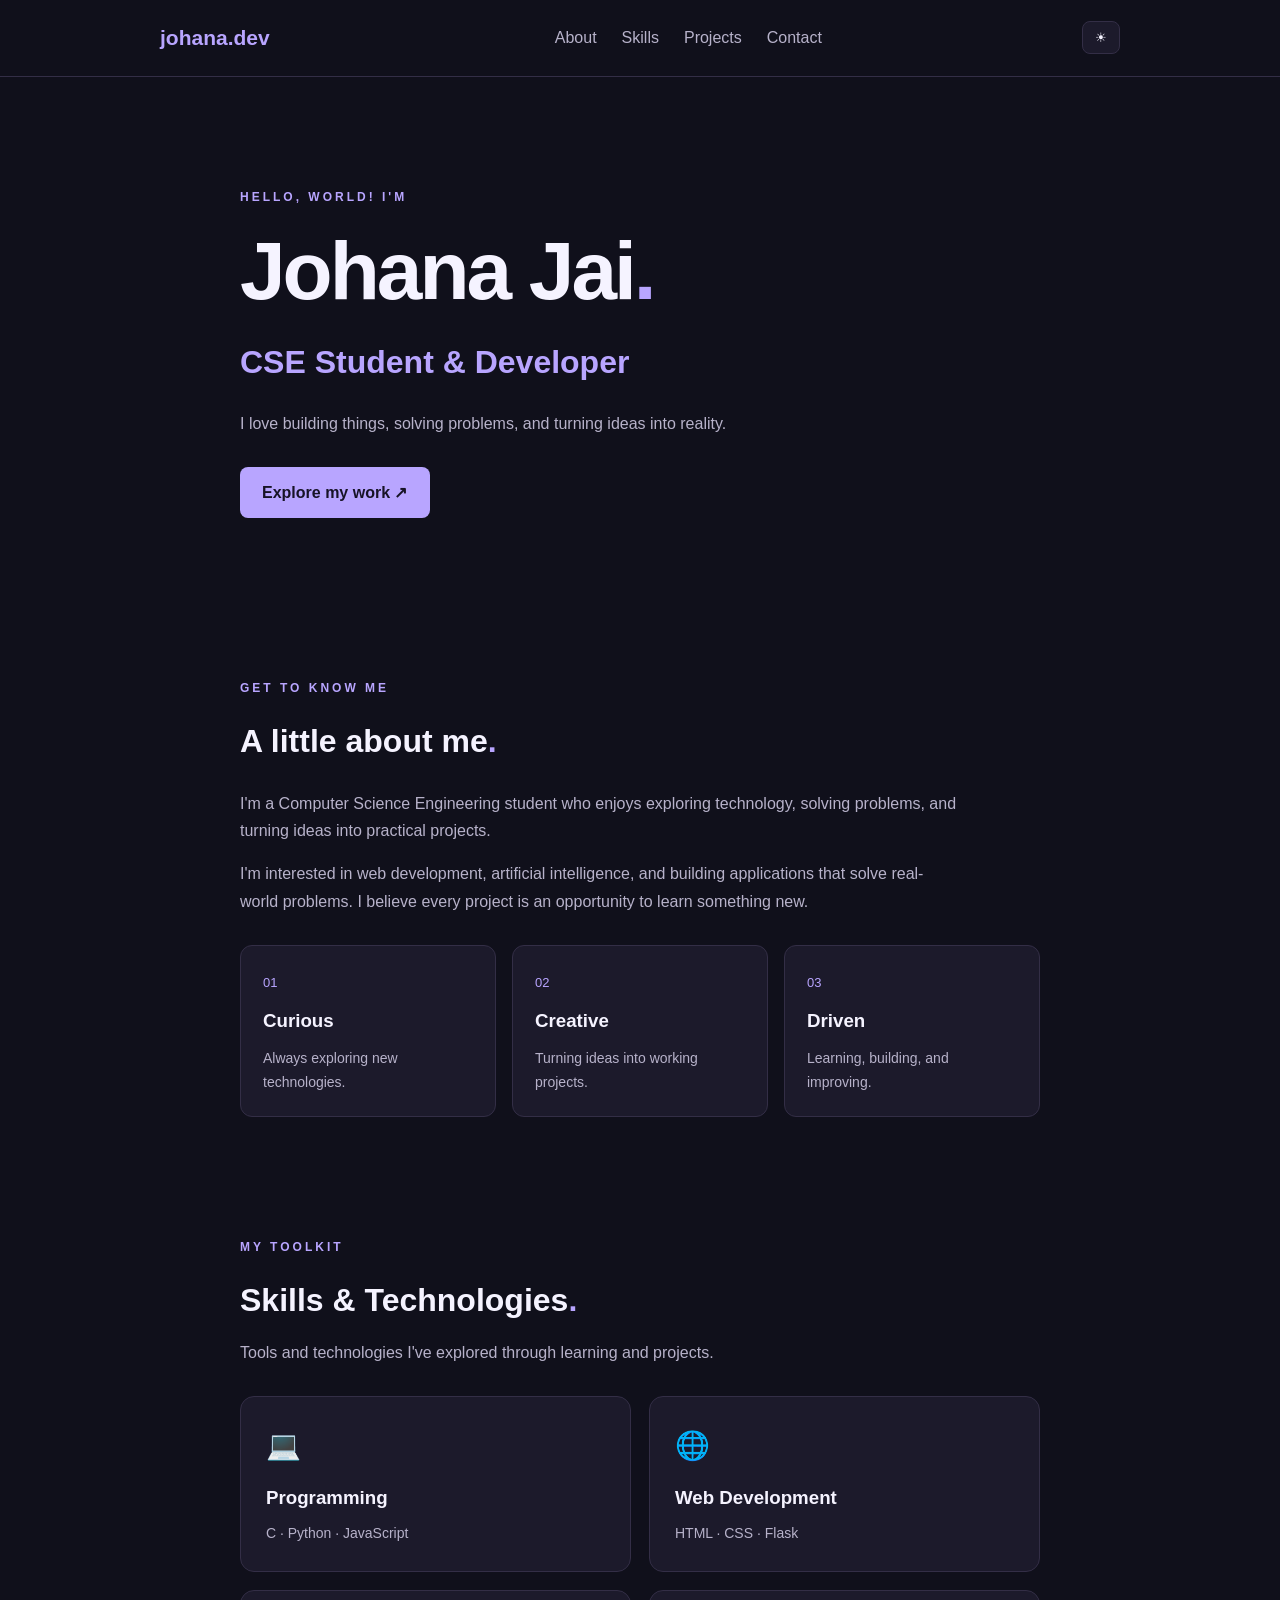
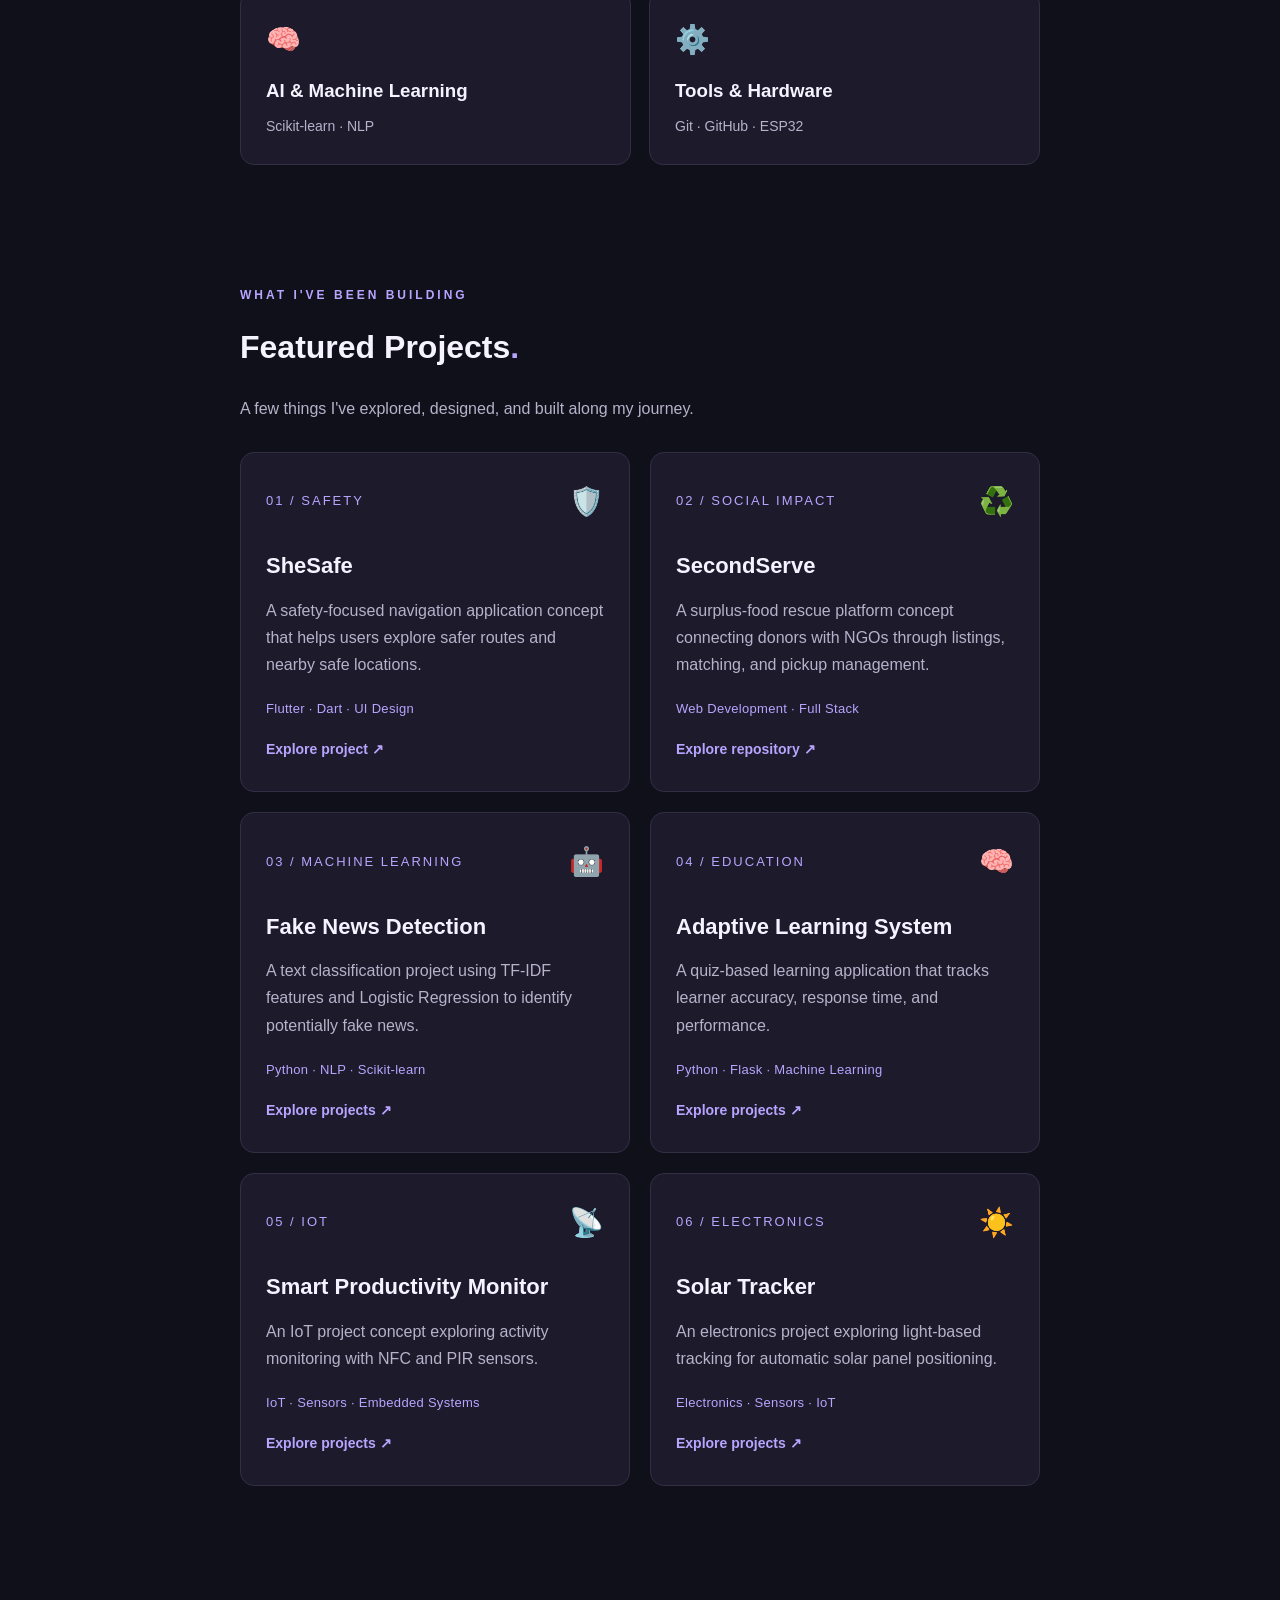
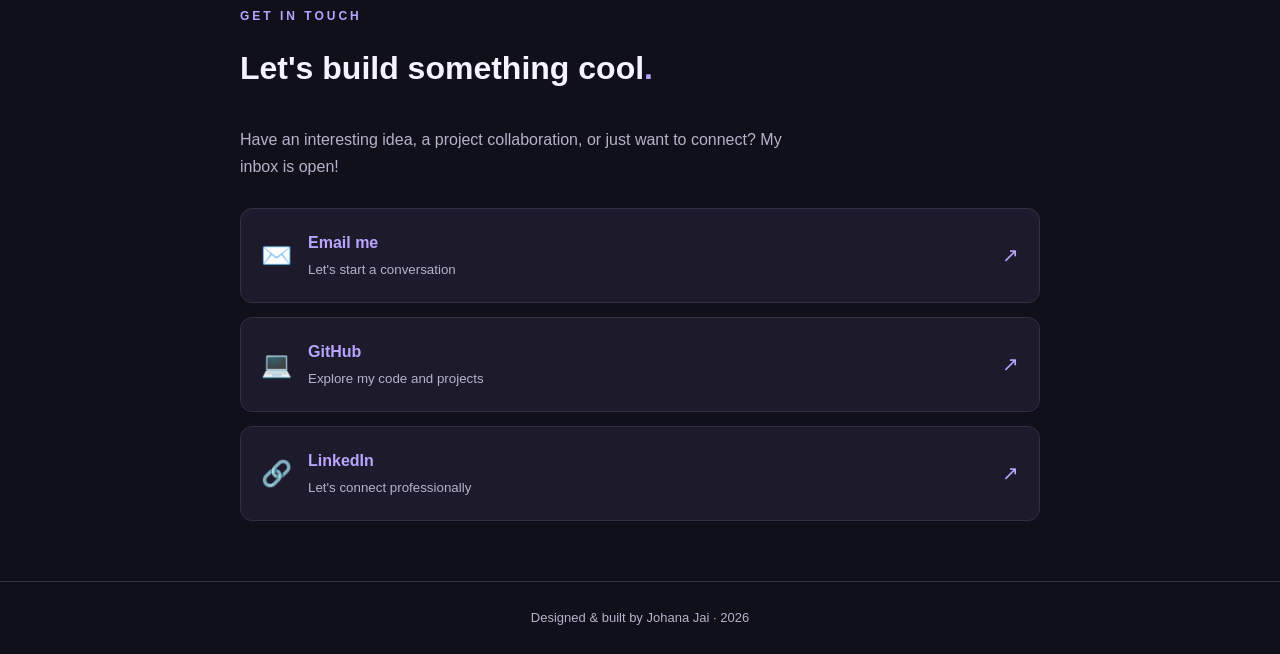
==== commit 100db38d: "Enhance contact section with social links" ====
--- a/index.html
+++ b/index.html
@@ -4,321 +4,261 @@
 <head>
     <meta charset="UTF-8">
     <meta name="viewport" content="width=device-width, initial-scale=1.0">
-
-    <meta
-        name="description"
-        content="K Abhiram — engineering student and aspiring developer passionate about web applications and problem-solving."
-    >
-
-    <title>K Abhiram | Aspiring Developer</title>
-
+    <title>Johana Jai | Portfolio</title>
     <link rel="stylesheet" href="style.css">
 </head>
-
 <body>
 
-    <!-- Navigation -->
-    <header class="site-header">
-        <a href="#home" class="logo">KA<span>.</span></a>
-
-        <nav aria-label="Main navigation">
-            <a href="#home">Home</a>
-            <a href="#about">About</a>
-            <a href="#skills">Skills</a>
-            <a href="#projects">Projects</a>
-            <a href="#contact">Contact</a>
+    <header>
+        <nav>
+            <a href="#" class="logo">johana.dev</a>
+
+            <div class="nav-links">
+                <a href="#about"></a>
+                <a href="#about-details">About</a>
+                <a href="#skills">Skills</a>
+                <a href="#projects">Projects</a>
+                <a href="#contact">Contact</a>
+            </div>
+
+            <button id="theme-toggle" aria-label="Toggle theme">☀</button>
         </nav>
     </header>
 
     <main>
-
-        <!-- Hero Section -->
-        <section class="hero" id="home">
-
-            <p class="eyebrow">
-                ENGINEERING STUDENT & ASPIRING DEVELOPER
+        <section class="hero" id="about">
+            <p class="eyebrow">HELLO, WORLD! I'M</p>
+            <h1>Johana Jai<span>.</span></h1>
+            <h2>CSE Student & Developer</h2>
+
+            <p class="intro">
+                I love building things, solving problems,
+                and turning ideas into reality.
             </p>
 
-            <h1>
-                Building ideas<br>
-                into <span>reality.</span>
-            </h1>
-
-            <p class="hero-description">
-                Hi, I'm K Abhiram. I enjoy building web applications,
-                solving problems, and learning how technology can
-                make a difference.
-            </p>
-
-            <div class="hero-actions">
-                <a class="button" href="#projects">
-                    Explore my work &rarr;
-                </a>
-
-                <a class="text-link" href="#about">
-                    Get to know me
-                </a>
-            </div>
-
-            <p class="availability">
-                <span class="status-dot"></span>
-                Always learning. Always building.
-            </p>
-
+            <a href="#projects" class="button">Explore my work ↗</a>
         </section>
 
-        <!-- About Section -->
-        <section class="content-section" id="about">
-
-            <p class="eyebrow">01 / ABOUT ME</p>
-
-            <h2>
-                Curious mind.<br>
-                <span class="accent-text">Builder at heart.</span>
-            </h2>
-
-            <div class="about-content">
-
-                <p>
-                    I'm an engineering student at RV College of
-                    Engineering, currently in my third semester.
-                    I'm exploring software development and building
-                    my skills one project at a time.
-                </p>
-
-                <p>
-                    I enjoy turning ideas into practical applications,
-                    experimenting with technology, and improving my
-                    problem-solving skills. My goal is to keep learning
-                    and build solutions that are useful to people.
-                </p>
-
-            </div>
-
-            <div class="education-card">
-
-                <div class="education-icon">ED</div>
-
-                <div>
-                    <h3>RV College of Engineering</h3>
-                    <p>Engineering student · Third semester</p>
-                    <p class="muted">Expected graduation: 2029</p>
-                </div>
-
-            </div>
-
-        </section>
-
-        <!-- Skills Section -->
-        <section class="content-section" id="skills">
-
-            <p class="eyebrow">02 / SKILLS</p>
-
-            <h2>Tools I'm learning and building with.</h2>
-
-            <p class="section-description">
-                My current technical foundation, growing with every project.
-            </p>
-
-            <div class="skills-grid">
-
-                <article class="skill-card">
-                    <span class="skill-number">01</span>
-                    <h3>HTML</h3>
-                    <p>
-                        Structuring web pages with semantic
-                        and accessible markup.
-                    </p>
-                </article>
-
-                <article class="skill-card">
-                    <span class="skill-number">02</span>
-                    <h3>CSS</h3>
-                    <p>
-                        Styling interfaces with layouts,
-                        typography, and responsive design.
-                    </p>
-                </article>
-
-                <article class="skill-card">
-                    <span class="skill-number">03</span>
-                    <h3>Python</h3>
-                    <p>
-                        Developing programming fundamentals
-                        and problem-solving skills.
-                    </p>
-                </article>
-
-            </div>
-
-        </section>
-
-        <!-- Projects Section -->
-        <section class="content-section" id="projects">
-
-            <p class="eyebrow">03 / SELECTED WORK</p>
-
-            <h2>Projects built with curiosity.</h2>
-
-            <p class="section-description">
-                A few projects where I explore ideas, solve problems,
-                and turn concepts into practical applications.
-            </p>
-
-            <div class="projects-grid">
-
-                <!-- Project 1: LUMINA -->
-                <article class="project-card">
-
-                    <div class="project-visual lumina-visual">
-                        <span class="project-index">PROJECT 01</span>
-
-                        <div class="visual-symbol" aria-hidden="true">
-                            ↗
-                        </div>
-
-                        <span class="visual-label">
-                            SMART ROUTING
-                        </span>
-                    </div>
-
-                    <div class="project-details">
-
-                        <div class="project-meta">
-                            <span>ROUTE PLANNING</span>
-                            <span>01</span>
-                        </div>
-
-                        <h3>LUMINA</h3>
-
-                        <p>
-                            A safe routing system concept focused on
-                            helping users explore safer routes to
-                            their destinations.
-                        </p>
-
-                        <div class="tech-tags">
-                            <span>Routing</span>
-                            <span>Web Development</span>
-                        </div>
-
-                    </div>
-
-                </article>
-
-                <!-- Project 2: Factory Activity Monitor -->
-                <article class="project-card">
-
-                    <div class="project-visual factory-visual">
-                        <span class="project-index">PROJECT 02</span>
-
-                        <div class="visual-symbol" aria-hidden="true">
-                            ▥
-                        </div>
-
-                        <span class="visual-label">
-                            ACTIVITY INSIGHTS
-                        </span>
-                    </div>
-
-                    <div class="project-details">
-
-                        <div class="project-meta">
-                            <span>INDUSTRIAL SYSTEMS</span>
-                            <span>02</span>
-                        </div>
-
-                        <h3>Factory Activity Monitor</h3>
-
-                        <p>
-                            A monitoring project concept designed to
-                            track factory activities and make
-                            operational information easier to understand.
-                        </p>
-
-                        <div class="tech-tags">
-                            <span>Monitoring</span>
-                            <span>Data</span>
-                        </div>
-
-                    </div>
-
-                </article>
-
-                <!-- Project 3: SecureGuard -->
-                <article class="project-card">
-
-                    <div class="project-visual secureguard-visual">
-                        <span class="project-index">PROJECT 03</span>
-
-                        <div class="visual-symbol" aria-hidden="true">
-                            ◇
-                        </div>
-
-                        <span class="visual-label">
-                            CLOUD PROTECTION
-                        </span>
-                    </div>
-
-                    <div class="project-details">
-
-                        <div class="project-meta">
-                            <span>CYBERSECURITY</span>
-                            <span>03</span>
-                        </div>
-
-                        <h3>SecureGuard</h3>
-
-                        <p>
-                            A cloud security project exploring ways
-                            to protect cloud environments and
-                            improve security awareness.
-                        </p>
-
-                        <div class="tech-tags">
-                            <span>Cloud</span>
-                            <span>Security</span>
-                        </div>
-
-                    </div>
-
-                </article>
-
-            </div>
-
-        </section>
-
-        <!-- Contact Section -->
-        <section class="contact-section" id="contact">
-
-            <p class="eyebrow">04 / CONTACT</p>
-
-            <h2>Let's build something meaningful.</h2>
-
-            <p class="section-description">
-                Explore my work and follow my development journey.
-            </p>
-
-            <a
-                class="button"
-                href="https://github.com/abhiramk2007"
-                target="_blank"
-                rel="noopener noreferrer"
-            >
-                Visit my GitHub &rarr;
-            </a>
-
-        </section>
+<!-- ABOUT ME SECTION -->
+<section id="about-details" class="content-section">
+    <p class="eyebrow">GET TO KNOW ME</p>
+
+    <h2>A little about me<span class="project-dot">.</span></h2>
+
+    <p class="about-text">
+        I'm a Computer Science Engineering student who enjoys
+        exploring technology, solving problems, and turning ideas
+        into practical projects.
+    </p>
+
+    <p class="about-text">
+        I'm interested in web development, artificial intelligence,
+        and building applications that solve real-world problems.
+        I believe every project is an opportunity to learn something new.
+    </p>
+
+    <div class="about-highlights">
+        <div class="highlight-card">
+            <span>01</span>
+            <h3>Curious</h3>
+            <p>Always exploring new technologies.</p>
+        </div>
+
+        <div class="highlight-card">
+            <span>02</span>
+            <h3>Creative</h3>
+            <p>Turning ideas into working projects.</p>
+        </div>
+
+        <div class="highlight-card">
+            <span>03</span>
+            <h3>Driven</h3>
+            <p>Learning, building, and improving.</p>
+        </div>
+    </div>
+</section>
+
+<!-- SKILLS SECTION -->
+<section id="skills" class="content-section">
+    <p class="eyebrow">MY TOOLKIT</p>
+
+    <h2>Skills & Technologies<span class="project-dot">.</span></h2>
+
+    <p class="section-intro">
+        Tools and technologies I've explored through learning and projects.
+    </p>
+
+    <div class="skills-grid">
+        <article class="skill-card">
+            <span class="skill-icon">💻</span>
+            <h3>Programming</h3>
+            <p>C · Python · JavaScript</p>
+        </article>
+
+        <article class="skill-card">
+            <span class="skill-icon">🌐</span>
+            <h3>Web Development</h3>
+            <p>HTML · CSS · Flask</p>
+        </article>
+
+        <article class="skill-card">
+            <span class="skill-icon">🧠</span>
+            <h3>AI & Machine Learning</h3>
+            <p>Scikit-learn · NLP</p>
+        </article>
+
+        <article class="skill-card">
+            <span class="skill-icon">⚙️</span>
+            <h3>Tools & Hardware</h3>
+            <p>Git · GitHub · ESP32</p>
+        </article>
+    </div>
+</section>
+
+
+        
+<section id="projects">
+    <p class="eyebrow">WHAT I'VE BEEN BUILDING</p>
+    <h2>Featured Projects<span class="project-dot">.</span></h2>
+
+    <p class="section-intro">
+        A few things I've explored, designed, and built along my journey.
+    </p>
+
+    <div class="project-list">
+
+        <article class="project-card">
+            <div class="project-top">
+                <span class="project-number">01 / SAFETY</span>
+                <span class="project-icon">🛡️</span>
+            </div>
+            <h3>SheSafe</h3>
+            <p>A safety-focused navigation application concept that helps
+            users explore safer routes and nearby safe locations.</p>
+            <p class="tags">Flutter · Dart · UI Design</p>
+            <a class="project-link" href="https://github.com/johana140907"
+               target="_blank" rel="noopener noreferrer">Explore project ↗</a>
+        </article>
+
+        <article class="project-card">
+            <div class="project-top">
+                <span class="project-number">02 / SOCIAL IMPACT</span>
+                <span class="project-icon">♻️</span>
+            </div>
+            <h3>SecondServe</h3>
+            <p>A surplus-food rescue platform concept connecting donors
+            with NGOs through listings, matching, and pickup management.</p>
+            <p class="tags">Web Development · Full Stack</p>
+            <a class="project-link" href="https://github.com/abhiramk2007/HandsOn"
+               target="_blank" rel="noopener noreferrer">Explore repository ↗</a>
+        </article>
+
+        <article class="project-card">
+            <div class="project-top">
+                <span class="project-number">03 / MACHINE LEARNING</span>
+                <span class="project-icon">🤖</span>
+            </div>
+            <h3>Fake News Detection</h3>
+            <p>A text classification project using TF-IDF features and
+            Logistic Regression to identify potentially fake news.</p>
+            <p class="tags">Python · NLP · Scikit-learn</p>
+            <a class="project-link" href="https://github.com/johana140907"
+               target="_blank" rel="noopener noreferrer">Explore projects ↗</a>
+        </article>
+
+        <article class="project-card">
+            <div class="project-top">
+                <span class="project-number">04 / EDUCATION</span>
+                <span class="project-icon">🧠</span>
+            </div>
+            <h3>Adaptive Learning System</h3>
+            <p>A quiz-based learning application that tracks learner
+            accuracy, response time, and performance.</p>
+            <p class="tags">Python · Flask · Machine Learning</p>
+            <a class="project-link" href="https://github.com/johana140907"
+               target="_blank" rel="noopener noreferrer">Explore projects ↗</a>
+        </article>
+
+        <article class="project-card">
+            <div class="project-top">
+                <span class="project-number">05 / IOT</span>
+                <span class="project-icon">📡</span>
+            </div>
+            <h3>Smart Productivity Monitor</h3>
+            <p>An IoT project concept exploring activity monitoring
+            with NFC and PIR sensors.</p>
+            <p class="tags">IoT · Sensors · Embedded Systems</p>
+            <a class="project-link" href="https://github.com/johana140907"
+               target="_blank" rel="noopener noreferrer">Explore projects ↗</a>
+        </article>
+
+        <article class="project-card">
+            <div class="project-top">
+                <span class="project-number">06 / ELECTRONICS</span>
+                <span class="project-icon">☀️</span>
+            </div>
+            <h3>Solar Tracker</h3>
+            <p>An electronics project exploring light-based tracking
+            for automatic solar panel positioning.</p>
+            <p class="tags">Electronics · Sensors · IoT</p>
+            <a class="project-link" href="https://github.com/johana140907"
+               target="_blank" rel="noopener noreferrer">Explore projects ↗</a>
+        </article>
+
+    </div>
+</section>
+
+
+        
+<section id="contact" class="content-section">
+    <p class="eyebrow">GET IN TOUCH</p>
+
+    <h2>Let's build something cool<span class="project-dot">.</span></h2>
+
+    <p class="contact-intro">
+        Have an interesting idea, a project collaboration, or just
+        want to connect? My inbox is open!
+    </p>
+
+    <div class="contact-links">
+        <a class="contact-card"
+           href="mailto:your-email@example.com">
+            <span class="contact-icon">✉️</span>
+            <span>
+                <strong>Email me</strong>
+                <small>Let's start a conversation</small>
+            </span>
+            <span class="contact-arrow">↗</span>
+        </a>
+
+        <a class="contact-card"
+           href="https://github.com/johana140907"
+           target="_blank" rel="noopener noreferrer">
+            <span class="contact-icon">💻</span>
+            <span>
+                <strong>GitHub</strong>
+                <small>Explore my code and projects</small>
+            </span>
+            <span class="contact-arrow">↗</span>
+        </a>
+
+        <a class="contact-card"
+           href="https://www.linkedin.com/"
+           target="_blank" rel="noopener noreferrer">
+            <span class="contact-icon">🔗</span>
+            <span>
+                <strong>LinkedIn</strong>
+                <small>Let's connect professionally</small>
+            </span>
+            <span class="contact-arrow">↗</span>
+        </a>
+    </div>
+</section>
 
     </main>
 
-    <!-- Footer -->
     <footer>
-
-        <p>&copy; 2026 K Abhiram. Built with HTML & CSS.</p>
-
-        <a href="#home">Back to top &uarr;</a>
-
+        <p>Designed & built by Johana Jai · 2026</p>
     </footer>
 
 </body>
--- a/style.css
+++ b/style.css
@@ -1,144 +1,452 @@
 
-/* General Reset */
+/* ===== 1. THEME VARIABLES ===== */
+:root {
+    --bg: #10101b;
+    --card: #1c1a2b;
+    --text: #f5f3ff;
+    --muted: #b7b2ca;
+    --accent: #b8a5ff;
+    --border: #332e46;
+}
+
+/* ===== 2. GENERAL STYLING ===== */
 * {
     margin: 0;
     padding: 0;
     box-sizing: border-box;
-}
-
-/* Whole Page */
-html {
     scroll-behavior: smooth;
 }
 
 body {
     font-family: Arial, sans-serif;
-    background-color: #020617;
-    color: #f1f5f9;
-    line-height: 1.6;
-}
-
-/* Header */
+    background: var(--bg);
+    color: var(--text);
+    line-height: 1.7;
+    transition: background 0.3s, color 0.3s;
+}
+
+a {
+    color: inherit;
+    text-decoration: none;
+}
+
+/* ===== 3. NAVIGATION BAR ===== */
 header {
-    background-color: #1e293b;
-    padding: 20px 8%;
+    position: sticky;
+    top: 0;
+    z-index: 10;
+    background: var(--bg);
+    border-bottom: 1px solid var(--border);
+}
+
+nav {
+    max-width: 1000px;
+    margin: auto;
+    padding: 20px;
+    display: flex;
+    align-items: center;
+    justify-content: space-between;
+}
+
+.logo {
+    font-size: 21px;
+    font-weight: bold;
+    color: var(--accent);
+}
+
+.nav-links {
+    display: flex;
+    gap: 25px;
+}
+
+.nav-links a {
+    color: var(--muted);
+    transition: color 0.2s;
+}
+
+.nav-links a:hover {
+    color: var(--accent);
+}
+
+#theme-toggle {
+    background: var(--card);
+    border: 1px solid var(--border);
+    color: var(--text);
+    padding: 8px 12px;
+    border-radius: 8px;
+    cursor: pointer;
+}
+
+/* ===== 4. HERO SECTION ===== */
+.hero {
+    max-width: 850px;
+    margin: auto;
+    padding: 110px 25px 100px;
+}
+
+.eyebrow {
+    color: var(--accent);
+    font-size: 12px;
+    letter-spacing: 3px;
+    font-weight: bold;
+    margin-bottom: 15px;
+}
+
+.hero h1 {
+    font-size: clamp(48px, 8vw, 82px);
+    letter-spacing: -3px;
+    line-height: 1.2;
+}
+
+.hero h1 span {
+    color: var(--accent);
+}
+
+.hero h2 {
+    font-size: clamp(22px, 4vw, 32px);
+    color: var(--accent);
+    margin: 15px 0;
+}
+
+.intro {
+    max-width: 520px;
+    color: var(--muted);
+    margin: 20px 0 30px;
+}
+
+.button {
+    display: inline-block;
+    padding: 12px 22px;
+    background: var(--accent);
+    color: #171326;
+    border-radius: 8px;
+    font-weight: bold;
+    transition: transform 0.2s, box-shadow 0.2s;
+}
+
+.button:hover {
+    transform: translateY(-3px);
+    box-shadow: 0 8px 25px #b8a5ff33;
+}
+
+/* ===== 5. PROJECT SECTION ===== */
+#projects,
+#contact {
+    max-width: 850px;
+    margin: auto;
+    padding: 60px 25px;
+}
+
+#projects h2,
+#contact h2 {
+    font-size: 32px;
+    margin-bottom: 30px;
+}
+
+.section-intro {
+    color: var(--muted);
+    margin-top: -18px;
+    margin-bottom: 30px;
+}
+
+.project-dot {
+    color: var(--accent);
+}
+
+.project-list {
+    display: grid;
+    grid-template-columns: repeat(2, minmax(0, 1fr));
+    gap: 20px;
+}
+
+.project-card {
+    display: flex;
+    flex-direction: column;
+    min-height: 270px;
+    padding: 25px;
+    background: var(--card);
+    border: 1px solid var(--border);
+    border-radius: 14px;
+    transition: transform 0.25s, border-color 0.25s;
+}
+
+.project-card:hover {
+    transform: translateY(-6px);
+    border-color: var(--accent);
+}
+
+.project-top {
     display: flex;
     justify-content: space-between;
     align-items: center;
-}
-
-header h1 {
-    color: #38bdf8;
-}
-
-/* Navigation */
-nav a {
-    color: #f1f5f9;
-    text-decoration: none;
-    margin-left: 20px;
-    transition: color 0.3s;
-}
-
-nav a:hover {
-    color: #38bdf8;
-    text-decoration: underline;
-    text-underline-offset: 5px;
-}
-
-/* Sections */
-section {
-    padding: 60px 8%;
-}
-
-section h2 {
+    margin-bottom: 22px;
+}
+
+.project-number {
+    color: var(--accent);
+    font-size: 13px;
+    letter-spacing: 2px;
+}
+
+.project-icon {
+    font-size: 28px;
+}
+
+.project-card h3 {
+    font-size: 22px;
+    margin-bottom: 12px;
+}
+
+.project-card p {
+    color: var(--muted);
+}
+
+.project-card .tags {
+    color: var(--accent);
+    font-size: 13px;
+    margin-top: auto;
+    padding-top: 20px;
+}
+
+/* ===== 6. CONTACT AND FOOTER ===== */
+#contact a {
+    color: var(--accent);
+}
+
+footer {
+    border-top: 1px solid var(--border);
+    text-align: center;
+    padding: 25px;
+    color: var(--muted);
+    font-size: 13px;
+}
+
+/* ===== 7. LIGHT THEME ===== */
+body.light {
+    --bg: #faf9ff;
+    --card: #ffffff;
+    --text: #211b35;
+    --muted: #68627b;
+    --accent: #7051d9;
+    --border: #e4def2;
+}
+
+/* ===== 8. RESPONSIVE DESIGN ===== */
+@media (max-width: 600px) {
+    nav {
+        flex-wrap: wrap;
+        gap: 15px;
+    }
+
+    .nav-links {
+        gap: 12px;
+        font-size: 14px;
+    }
+
+    .hero {
+        padding-top: 75px;
+    }
+
+    .project-list {
+        grid-template-columns: 1fr;
+    }
+
+    #projects h2,
+    #contact h2 {
+        font-size: 27px;
+    }
+}
+
+/* ABOUT ME SECTION */
+
+.content-section {
+    max-width: 850px;
+    margin: auto;
+    padding: 60px 25px;
+}
+
+.content-section h2 {
     font-size: 32px;
-    color: #38bdf8;
-    margin-bottom: 24px;
-    letter-spacing: 0.5px;
-}
-
-section p {
-    color: #cbd5e1;
-    margin-bottom: 10px;
-}
-
-/* Home Section */
-#home {
-    min-height: 60vh;
+    margin-bottom: 22px;
+}
+
+.about-text {
+    color: var(--muted);
+    max-width: 720px;
+    margin-bottom: 16px;
+}
+
+.about-highlights {
+    display: grid;
+    grid-template-columns: repeat(3, minmax(0, 1fr));
+    gap: 16px;
+    margin-top: 30px;
+}
+
+.highlight-card {
+    padding: 22px;
+    background: var(--card);
+    border: 1px solid var(--border);
+    border-radius: 12px;
+    transition: transform 0.25s, border-color 0.25s;
+}
+
+.highlight-card:hover {
+    transform: translateY(-5px);
+    border-color: var(--accent);
+}
+
+.highlight-card span {
+    color: var(--accent);
+    font-size: 13px;
+}
+
+.highlight-card h3 {
+    margin: 10px 0;
+}
+
+.highlight-card p {
+    color: var(--muted);
+    font-size: 14px;
+}
+
+@media (max-width: 600px) {
+    .about-highlights {
+        grid-template-columns: 1fr;
+    }
+}
+
+/* SKILLS SECTION */
+
+.section-intro {
+    color: var(--muted);
+    margin-top: -10px;
+    margin-bottom: 30px;
+}
+
+.skills-grid {
+    display: grid;
+    grid-template-columns: repeat(2, minmax(0, 1fr));
+    gap: 18px;
+}
+
+.skill-card {
+    padding: 25px;
+    background: var(--card);
+    border: 1px solid var(--border);
+    border-radius: 14px;
+    transition: transform 0.25s, border-color 0.25s;
+}
+
+.skill-card:hover {
+    transform: translateY(-5px);
+    border-color: var(--accent);
+}
+
+.skill-icon {
+    display: inline-block;
+    font-size: 28px;
+    margin-bottom: 12px;
+}
+
+.skill-card h3 {
+    margin-bottom: 8px;
+}
+
+.skill-card p {
+    color: var(--muted);
+    font-size: 14px;
+}
+
+/* MOBILE LAYOUT */
+
+@media (max-width: 600px) {
+    .skills-grid {
+        grid-template-columns: 1fr;
+    }
+}
+
+/* PROJECT CARD ENHANCEMENTS */
+
+.project-card {
+    position: relative;
+    overflow: hidden;
+}
+
+.project-card h3 {
+    transition: color 0.2s;
+}
+
+.project-card:hover h3 {
+    color: var(--accent);
+}
+
+.project-link {
+    display: inline-block;
+    align-self: flex-start;
+    margin-top: 18px;
+    padding-bottom: 3px;
+    color: var(--accent);
+    font-size: 14px;
+    font-weight: bold;
+    border-bottom: 1px solid transparent;
+    transition: border-color 0.2s;
+}
+
+.project-link:hover {
+    border-bottom-color: var(--accent);
+}
+
+.project-card .tags {
+    letter-spacing: 0.3px;
+}
+
+/* CONTACT SECTION */
+
+.contact-intro {
+    max-width: 550px;
+    color: var(--muted);
+    margin-bottom: 28px;
+}
+
+.contact-links {
+    display: grid;
+    grid-template-columns: 1fr;
+    gap: 14px;
+}
+
+.contact-card {
     display: flex;
-    flex-direction: column;
-    justify-content: center;
-    align-items: flex-start;
-}
-
-#home h2 {
-    font-size: 42px;
-}
-
-/* Projects */
-article {
-    background-color: #1e293b;
-    padding: 25px;
-    margin: 20px 0;
+    align-items: center;
+    gap: 16px;
+    padding: 20px;
+    background: var(--card);
+    border: 1px solid var(--border);
     border-radius: 12px;
-    border: 1px solid #334155;
-    transition: transform 0.3s;
-}
-
-article:hover {
-    transform: translateY(-5px);
-}
-
-article h3 {
-    color: #7dd3fc;
-    margin-bottom: 10px;
-}
-
-/* Skills */
-ul {
-    padding-left: 25px;
-}
-
-li {
-    margin-bottom: 8px;
-    color: #cbd5e1;
-}
-
-/* Contact */
-#contact a {
-    color: #38bdf8;
-    text-decoration: none;
-}
-
-#contact a:hover {
-    text-decoration: underline;
-}
-
-/* Footer */
-footer {
-    background-color: #1e293b;
-    color: #94a3b8;
-    text-align: center;
-    padding: 20px;
-    margin-top: 30px;
-}
-
-/* Mobile Responsive Design */
-@media (max-width: 600px) {
-    header {
-        flex-direction: column;
-        gap: 15px;
-    }
-
-    nav a {
-        margin: 0 5px;
-    }
-
-    #home h2 {
-        font-size: 32px;
-    }
-
-    section {
-        padding: 40px 6%;
-    }
-}
+    transition: transform 0.2s, border-color 0.2s;
+}
+
+.contact-card:hover {
+    transform: translateX(5px);
+    border-color: var(--accent);
+}
+
+.contact-icon {
+    font-size: 25px;
+}
+
+.contact-card strong,
+.contact-card small {
+    display: block;
+}
+
+.contact-card small {
+    color: var(--muted);
+    margin-top: 3px;
+}
+
+.contact-arrow {
+    margin-left: auto;
+    color: var(--accent);
+    font-size: 20px;
+}
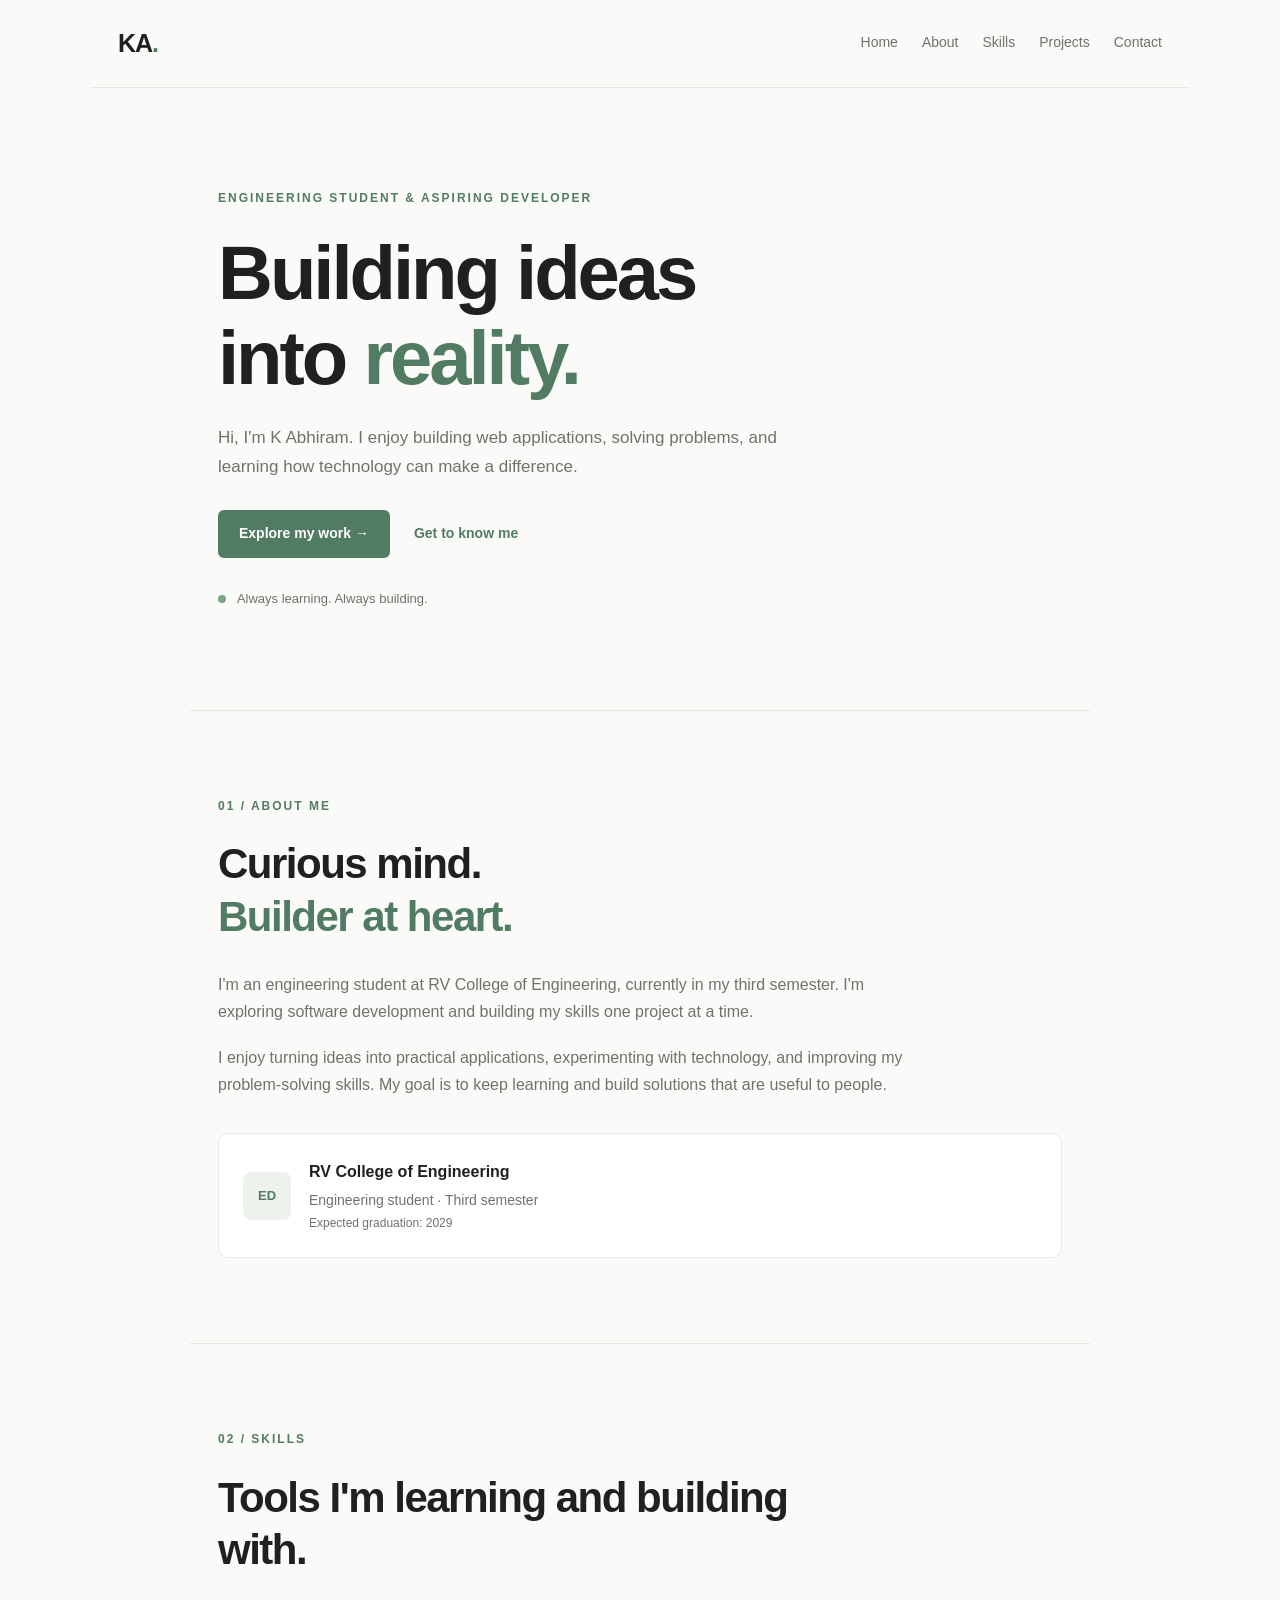
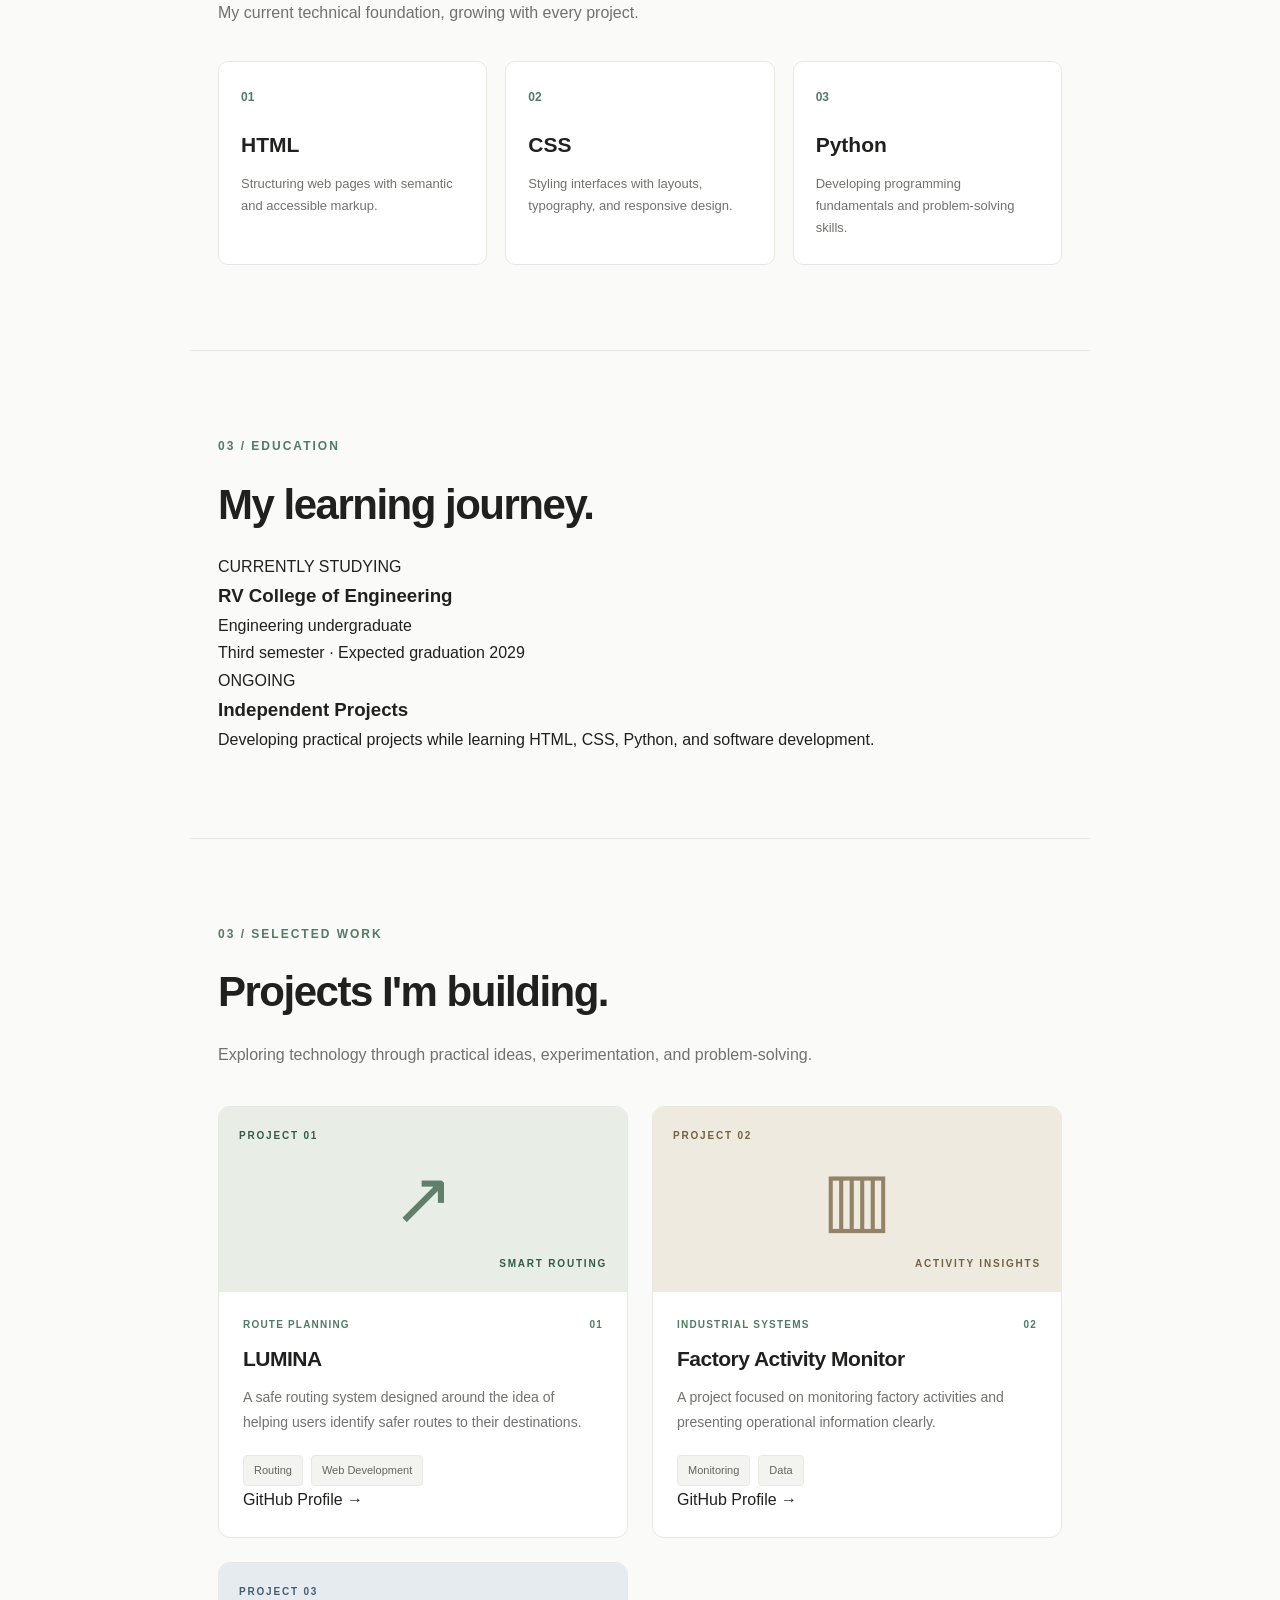
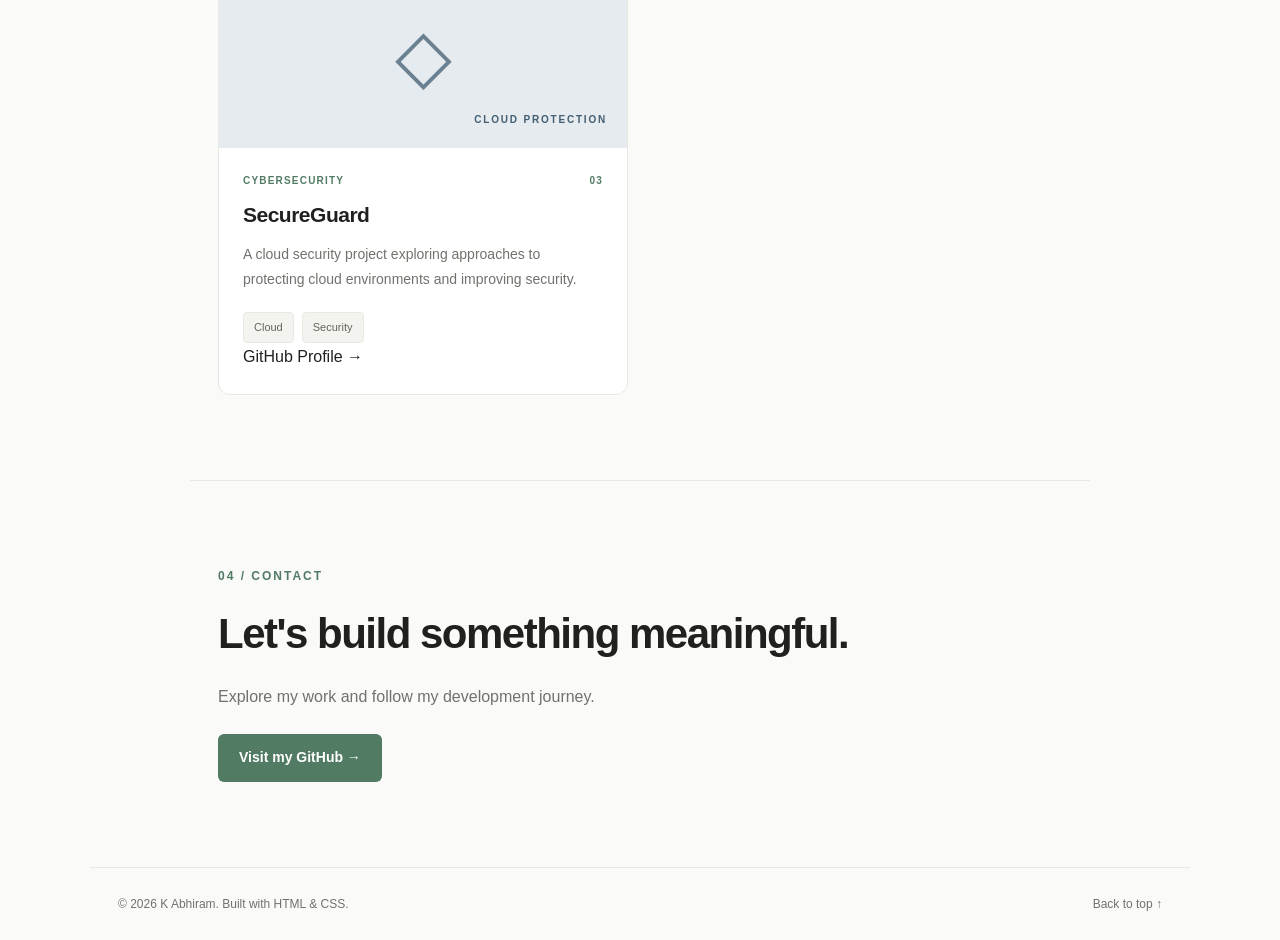
==== commit 5e8df156: "Improve project showcase and add education timeline" ====
--- a/index.html
+++ b/index.html
@@ -4,261 +4,372 @@
 <head>
     <meta charset="UTF-8">
     <meta name="viewport" content="width=device-width, initial-scale=1.0">
-    <title>Johana Jai | Portfolio</title>
+
+    <meta
+        name="description"
+        content="K Abhiram — engineering student and aspiring developer passionate about web applications and problem-solving."
+    >
+
+    <title>K Abhiram | Aspiring Developer</title>
+
     <link rel="stylesheet" href="style.css">
 </head>
+
 <body>
 
-    <header>
-        <nav>
-            <a href="#" class="logo">johana.dev</a>
-
-            <div class="nav-links">
-                <a href="#about"></a>
-                <a href="#about-details">About</a>
-                <a href="#skills">Skills</a>
-                <a href="#projects">Projects</a>
-                <a href="#contact">Contact</a>
-            </div>
-
-            <button id="theme-toggle" aria-label="Toggle theme">☀</button>
+    <!-- Navigation -->
+    <header class="site-header">
+        <a href="#home" class="logo">KA<span>.</span></a>
+
+        <nav aria-label="Main navigation">
+            <a href="#home">Home</a>
+            <a href="#about">About</a>
+            <a href="#skills">Skills</a>
+            <a href="#projects">Projects</a>
+            <a href="#contact">Contact</a>
         </nav>
     </header>
 
     <main>
-        <section class="hero" id="about">
-            <p class="eyebrow">HELLO, WORLD! I'M</p>
-            <h1>Johana Jai<span>.</span></h1>
-            <h2>CSE Student & Developer</h2>
-
-            <p class="intro">
-                I love building things, solving problems,
-                and turning ideas into reality.
-            </p>
-
-            <a href="#projects" class="button">Explore my work ↗</a>
+
+        <!-- Hero Section -->
+        <section class="hero" id="home">
+
+            <p class="eyebrow">
+                ENGINEERING STUDENT & ASPIRING DEVELOPER
+            </p>
+
+            <h1>
+                Building ideas<br>
+                into <span>reality.</span>
+            </h1>
+
+            <p class="hero-description">
+                Hi, I'm K Abhiram. I enjoy building web applications,
+                solving problems, and learning how technology can
+                make a difference.
+            </p>
+
+            <div class="hero-actions">
+                <a class="button" href="#projects">
+                    Explore my work &rarr;
+                </a>
+
+                <a class="text-link" href="#about">
+                    Get to know me
+                </a>
+            </div>
+
+            <p class="availability">
+                <span class="status-dot"></span>
+                Always learning. Always building.
+            </p>
+
         </section>
 
-<!-- ABOUT ME SECTION -->
-<section id="about-details" class="content-section">
-    <p class="eyebrow">GET TO KNOW ME</p>
-
-    <h2>A little about me<span class="project-dot">.</span></h2>
-
-    <p class="about-text">
-        I'm a Computer Science Engineering student who enjoys
-        exploring technology, solving problems, and turning ideas
-        into practical projects.
+        <!-- About Section -->
+        <section class="content-section" id="about">
+
+            <p class="eyebrow">01 / ABOUT ME</p>
+
+            <h2>
+                Curious mind.<br>
+                <span class="accent-text">Builder at heart.</span>
+            </h2>
+
+            <div class="about-content">
+
+                <p>
+                    I'm an engineering student at RV College of
+                    Engineering, currently in my third semester.
+                    I'm exploring software development and building
+                    my skills one project at a time.
+                </p>
+
+                <p>
+                    I enjoy turning ideas into practical applications,
+                    experimenting with technology, and improving my
+                    problem-solving skills. My goal is to keep learning
+                    and build solutions that are useful to people.
+                </p>
+
+            </div>
+
+            <div class="education-card">
+
+                <div class="education-icon">ED</div>
+
+                <div>
+                    <h3>RV College of Engineering</h3>
+                    <p>Engineering student · Third semester</p>
+                    <p class="muted">Expected graduation: 2029</p>
+                </div>
+
+            </div>
+
+        </section>
+
+        <!-- Skills Section -->
+        <section class="content-section" id="skills">
+
+            <p class="eyebrow">02 / SKILLS</p>
+
+            <h2>Tools I'm learning and building with.</h2>
+
+            <p class="section-description">
+                My current technical foundation, growing with every project.
+            </p>
+
+            <div class="skills-grid">
+
+                <article class="skill-card">
+                    <span class="skill-number">01</span>
+                    <h3>HTML</h3>
+                    <p>
+                        Structuring web pages with semantic
+                        and accessible markup.
+                    </p>
+                </article>
+
+                <article class="skill-card">
+                    <span class="skill-number">02</span>
+                    <h3>CSS</h3>
+                    <p>
+                        Styling interfaces with layouts,
+                        typography, and responsive design.
+                    </p>
+                </article>
+
+                <article class="skill-card">
+                    <span class="skill-number">03</span>
+                    <h3>Python</h3>
+                    <p>
+                        Developing programming fundamentals
+                        and problem-solving skills.
+                    </p>
+                </article>
+
+            </div>
+
+        </section>
+
+<!-- Education Section -->
+<section class="content-section" id="education">
+
+    <p class="eyebrow">03 / EDUCATION</p>
+
+    <h2>My learning journey.</h2>
+
+    <div class="education-timeline">
+
+        <article class="timeline-item">
+            <div class="timeline-marker"></div>
+
+            <div class="timeline-content">
+                <p class="timeline-date">CURRENTLY STUDYING</p>
+
+                <h3>RV College of Engineering</h3>
+
+                <p>
+                    Engineering undergraduate
+                </p>
+
+                <p class="muted">
+                    Third semester · Expected graduation 2029
+                </p>
+            </div>
+        </article>
+
+        <article class="timeline-item">
+            <div class="timeline-marker"></div>
+
+            <div class="timeline-content">
+                <p class="timeline-date">ONGOING</p>
+
+                <h3>Independent Projects</h3>
+
+                <p>
+                    Developing practical projects while learning
+                    HTML, CSS, Python, and software development.
+                </p>
+            </div>
+        </article>
+
+    </div>
+
+</section>
+
+
+<!-- Projects Section -->
+<section class="content-section" id="projects">
+
+    <p class="eyebrow">03 / SELECTED WORK</p>
+
+    <h2>Projects I'm building.</h2>
+
+    <p class="section-description">
+        Exploring technology through practical ideas,
+        experimentation, and problem-solving.
     </p>
 
-    <p class="about-text">
-        I'm interested in web development, artificial intelligence,
-        and building applications that solve real-world problems.
-        I believe every project is an opportunity to learn something new.
-    </p>
-
-    <div class="about-highlights">
-        <div class="highlight-card">
-            <span>01</span>
-            <h3>Curious</h3>
-            <p>Always exploring new technologies.</p>
-        </div>
-
-        <div class="highlight-card">
-            <span>02</span>
-            <h3>Creative</h3>
-            <p>Turning ideas into working projects.</p>
-        </div>
-
-        <div class="highlight-card">
-            <span>03</span>
-            <h3>Driven</h3>
-            <p>Learning, building, and improving.</p>
-        </div>
+    <div class="projects-grid">
+
+        <!-- LUMINA -->
+        <article class="project-card">
+
+            <div class="project-visual lumina-visual">
+                <span class="project-index">PROJECT 01</span>
+                <div class="visual-symbol" aria-hidden="true">↗</div>
+                <span class="visual-label">SMART ROUTING</span>
+            </div>
+
+            <div class="project-details">
+
+                <div class="project-meta">
+                    <span>ROUTE PLANNING</span>
+                    <span>01</span>
+                </div>
+
+                <h3>LUMINA</h3>
+
+                <p>
+                    A safe routing system designed around the idea
+                    of helping users identify safer routes to
+                    their destinations.
+                </p>
+
+                <div class="tech-tags">
+                    <span>Routing</span>
+                    <span>Web Development</span>
+                </div>
+
+                <div class="project-links">
+                    <a href="https://github.com/abhiramk2007"
+                       target="_blank"
+                       rel="noopener noreferrer">
+                        GitHub Profile &rarr;
+                    </a>
+                </div>
+
+            </div>
+        </article>
+
+        <!-- Factory Activity Monitor -->
+        <article class="project-card">
+
+            <div class="project-visual factory-visual">
+                <span class="project-index">PROJECT 02</span>
+                <div class="visual-symbol" aria-hidden="true">▥</div>
+                <span class="visual-label">ACTIVITY INSIGHTS</span>
+            </div>
+
+            <div class="project-details">
+
+                <div class="project-meta">
+                    <span>INDUSTRIAL SYSTEMS</span>
+                    <span>02</span>
+                </div>
+
+                <h3>Factory Activity Monitor</h3>
+
+                <p>
+                    A project focused on monitoring factory
+                    activities and presenting operational
+                    information clearly.
+                </p>
+
+                <div class="tech-tags">
+                    <span>Monitoring</span>
+                    <span>Data</span>
+                </div>
+
+                <div class="project-links">
+                    <a href="https://github.com/abhiramk2007"
+                       target="_blank"
+                       rel="noopener noreferrer">
+                        GitHub Profile &rarr;
+                    </a>
+                </div>
+
+            </div>
+        </article>
+
+        <!-- SecureGuard -->
+        <article class="project-card">
+
+            <div class="project-visual secureguard-visual">
+                <span class="project-index">PROJECT 03</span>
+                <div class="visual-symbol" aria-hidden="true">◇</div>
+                <span class="visual-label">CLOUD PROTECTION</span>
+            </div>
+
+            <div class="project-details">
+
+                <div class="project-meta">
+                    <span>CYBERSECURITY</span>
+                    <span>03</span>
+                </div>
+
+                <h3>SecureGuard</h3>
+
+                <p>
+                    A cloud security project exploring approaches
+                    to protecting cloud environments and
+                    improving security.
+                </p>
+
+                <div class="tech-tags">
+                    <span>Cloud</span>
+                    <span>Security</span>
+                </div>
+
+                <div class="project-links">
+                    <a href="https://github.com/abhiramk2007"
+                       target="_blank"
+                       rel="noopener noreferrer">
+                        GitHub Profile &rarr;
+                    </a>
+                </div>
+
+            </div>
+        </article>
+
     </div>
+
 </section>
 
-<!-- SKILLS SECTION -->
-<section id="skills" class="content-section">
-    <p class="eyebrow">MY TOOLKIT</p>
-
-    <h2>Skills & Technologies<span class="project-dot">.</span></h2>
-
-    <p class="section-intro">
-        Tools and technologies I've explored through learning and projects.
-    </p>
-
-    <div class="skills-grid">
-        <article class="skill-card">
-            <span class="skill-icon">💻</span>
-            <h3>Programming</h3>
-            <p>C · Python · JavaScript</p>
-        </article>
-
-        <article class="skill-card">
-            <span class="skill-icon">🌐</span>
-            <h3>Web Development</h3>
-            <p>HTML · CSS · Flask</p>
-        </article>
-
-        <article class="skill-card">
-            <span class="skill-icon">🧠</span>
-            <h3>AI & Machine Learning</h3>
-            <p>Scikit-learn · NLP</p>
-        </article>
-
-        <article class="skill-card">
-            <span class="skill-icon">⚙️</span>
-            <h3>Tools & Hardware</h3>
-            <p>Git · GitHub · ESP32</p>
-        </article>
-    </div>
-</section>
-
-
-        
-<section id="projects">
-    <p class="eyebrow">WHAT I'VE BEEN BUILDING</p>
-    <h2>Featured Projects<span class="project-dot">.</span></h2>
-
-    <p class="section-intro">
-        A few things I've explored, designed, and built along my journey.
-    </p>
-
-    <div class="project-list">
-
-        <article class="project-card">
-            <div class="project-top">
-                <span class="project-number">01 / SAFETY</span>
-                <span class="project-icon">🛡️</span>
-            </div>
-            <h3>SheSafe</h3>
-            <p>A safety-focused navigation application concept that helps
-            users explore safer routes and nearby safe locations.</p>
-            <p class="tags">Flutter · Dart · UI Design</p>
-            <a class="project-link" href="https://github.com/johana140907"
-               target="_blank" rel="noopener noreferrer">Explore project ↗</a>
-        </article>
-
-        <article class="project-card">
-            <div class="project-top">
-                <span class="project-number">02 / SOCIAL IMPACT</span>
-                <span class="project-icon">♻️</span>
-            </div>
-            <h3>SecondServe</h3>
-            <p>A surplus-food rescue platform concept connecting donors
-            with NGOs through listings, matching, and pickup management.</p>
-            <p class="tags">Web Development · Full Stack</p>
-            <a class="project-link" href="https://github.com/abhiramk2007/HandsOn"
-               target="_blank" rel="noopener noreferrer">Explore repository ↗</a>
-        </article>
-
-        <article class="project-card">
-            <div class="project-top">
-                <span class="project-number">03 / MACHINE LEARNING</span>
-                <span class="project-icon">🤖</span>
-            </div>
-            <h3>Fake News Detection</h3>
-            <p>A text classification project using TF-IDF features and
-            Logistic Regression to identify potentially fake news.</p>
-            <p class="tags">Python · NLP · Scikit-learn</p>
-            <a class="project-link" href="https://github.com/johana140907"
-               target="_blank" rel="noopener noreferrer">Explore projects ↗</a>
-        </article>
-
-        <article class="project-card">
-            <div class="project-top">
-                <span class="project-number">04 / EDUCATION</span>
-                <span class="project-icon">🧠</span>
-            </div>
-            <h3>Adaptive Learning System</h3>
-            <p>A quiz-based learning application that tracks learner
-            accuracy, response time, and performance.</p>
-            <p class="tags">Python · Flask · Machine Learning</p>
-            <a class="project-link" href="https://github.com/johana140907"
-               target="_blank" rel="noopener noreferrer">Explore projects ↗</a>
-        </article>
-
-        <article class="project-card">
-            <div class="project-top">
-                <span class="project-number">05 / IOT</span>
-                <span class="project-icon">📡</span>
-            </div>
-            <h3>Smart Productivity Monitor</h3>
-            <p>An IoT project concept exploring activity monitoring
-            with NFC and PIR sensors.</p>
-            <p class="tags">IoT · Sensors · Embedded Systems</p>
-            <a class="project-link" href="https://github.com/johana140907"
-               target="_blank" rel="noopener noreferrer">Explore projects ↗</a>
-        </article>
-
-        <article class="project-card">
-            <div class="project-top">
-                <span class="project-number">06 / ELECTRONICS</span>
-                <span class="project-icon">☀️</span>
-            </div>
-            <h3>Solar Tracker</h3>
-            <p>An electronics project exploring light-based tracking
-            for automatic solar panel positioning.</p>
-            <p class="tags">Electronics · Sensors · IoT</p>
-            <a class="project-link" href="https://github.com/johana140907"
-               target="_blank" rel="noopener noreferrer">Explore projects ↗</a>
-        </article>
-
-    </div>
-</section>
-
-
-        
-<section id="contact" class="content-section">
-    <p class="eyebrow">GET IN TOUCH</p>
-
-    <h2>Let's build something cool<span class="project-dot">.</span></h2>
-
-    <p class="contact-intro">
-        Have an interesting idea, a project collaboration, or just
-        want to connect? My inbox is open!
-    </p>
-
-    <div class="contact-links">
-        <a class="contact-card"
-           href="mailto:your-email@example.com">
-            <span class="contact-icon">✉️</span>
-            <span>
-                <strong>Email me</strong>
-                <small>Let's start a conversation</small>
-            </span>
-            <span class="contact-arrow">↗</span>
-        </a>
-
-        <a class="contact-card"
-           href="https://github.com/johana140907"
-           target="_blank" rel="noopener noreferrer">
-            <span class="contact-icon">💻</span>
-            <span>
-                <strong>GitHub</strong>
-                <small>Explore my code and projects</small>
-            </span>
-            <span class="contact-arrow">↗</span>
-        </a>
-
-        <a class="contact-card"
-           href="https://www.linkedin.com/"
-           target="_blank" rel="noopener noreferrer">
-            <span class="contact-icon">🔗</span>
-            <span>
-                <strong>LinkedIn</strong>
-                <small>Let's connect professionally</small>
-            </span>
-            <span class="contact-arrow">↗</span>
-        </a>
-    </div>
-</section>
+
+        <!-- Contact Section -->
+        <section class="contact-section" id="contact">
+
+            <p class="eyebrow">04 / CONTACT</p>
+
+            <h2>Let's build something meaningful.</h2>
+
+            <p class="section-description">
+                Explore my work and follow my development journey.
+            </p>
+
+            <a
+                class="button"
+                href="https://github.com/abhiramk2007"
+                target="_blank"
+                rel="noopener noreferrer"
+            >
+                Visit my GitHub &rarr;
+            </a>
+
+        </section>
 
     </main>
 
+    <!-- Footer -->
     <footer>
-        <p>Designed & built by Johana Jai · 2026</p>
+
+        <p>&copy; 2026 K Abhiram. Built with HTML & CSS.</p>
+
+        <a href="#home">Back to top &uarr;</a>
+
     </footer>
 
 </body>
--- a/style.css
+++ b/style.css
@@ -1,28 +1,21 @@
 
-/* ===== 1. THEME VARIABLES ===== */
-:root {
-    --bg: #10101b;
-    --card: #1c1a2b;
-    --text: #f5f3ff;
-    --muted: #b7b2ca;
-    --accent: #b8a5ff;
-    --border: #332e46;
-}
-
-/* ===== 2. GENERAL STYLING ===== */
+/* ---------- Global styles ---------- */
+
 * {
     margin: 0;
     padding: 0;
     box-sizing: border-box;
+}
+
+html {
     scroll-behavior: smooth;
 }
 
 body {
-    font-family: Arial, sans-serif;
-    background: var(--bg);
-    color: var(--text);
+    font-family: Arial, Helvetica, sans-serif;
+    background: #fafaf8;
+    color: #20211f;
     line-height: 1.7;
-    transition: background 0.3s, color 0.3s;
 }
 
 a {
@@ -30,423 +23,487 @@
     text-decoration: none;
 }
 
-/* ===== 3. NAVIGATION BAR ===== */
-header {
-    position: sticky;
-    top: 0;
-    z-index: 10;
-    background: var(--bg);
+section {
+    scroll-margin-top: 85px;
+}
+
+:root {
+    --green: #527b63;
+    --green-dark: #3f624e;
+    --text-muted: #71726c;
+    --border: #e7e8e1;
+    --surface: #ffffff;
+}
+
+/* ---------- Navigation ---------- */
+
+.site-header {
+    max-width: 1100px;
+    margin: 0 auto;
+    padding: 22px 28px;
+    display: flex;
+    justify-content: space-between;
+    align-items: center;
     border-bottom: 1px solid var(--border);
 }
 
+.logo {
+    font-size: 25px;
+    font-weight: 800;
+    letter-spacing: -1px;
+}
+
+.logo span {
+    color: var(--green);
+}
+
 nav {
-    max-width: 1000px;
-    margin: auto;
-    padding: 20px;
+    display: flex;
+    flex-wrap: wrap;
+    gap: 24px;
+}
+
+nav a {
+    color: var(--text-muted);
+    font-size: 14px;
+    transition: color 0.2s ease;
+}
+
+nav a:hover,
+footer a:hover {
+    color: var(--green);
+}
+
+/* ---------- Hero ---------- */
+
+.hero {
+    max-width: 900px;
+    min-height: 570px;
+    margin: 0 auto;
+    padding: 100px 28px;
+    display: flex;
+    flex-direction: column;
+    justify-content: center;
+    align-items: flex-start;
+}
+
+.eyebrow {
+    color: var(--green);
+    font-size: 12px;
+    font-weight: 700;
+    letter-spacing: 2px;
+    margin-bottom: 22px;
+}
+
+.hero h1 {
+    font-size: clamp(44px, 7vw, 76px);
+    line-height: 1.12;
+    letter-spacing: -3px;
+    margin-bottom: 24px;
+}
+
+.hero h1 span,
+.accent-text {
+    color: var(--green);
+}
+
+.hero-description {
+    max-width: 570px;
+    color: var(--text-muted);
+    font-size: 17px;
+    margin-bottom: 28px;
+}
+
+.hero-actions {
     display: flex;
     align-items: center;
-    justify-content: space-between;
-}
-
-.logo {
-    font-size: 21px;
-    font-weight: bold;
-    color: var(--accent);
-}
-
-.nav-links {
-    display: flex;
-    gap: 25px;
-}
-
-.nav-links a {
-    color: var(--muted);
-    transition: color 0.2s;
-}
-
-.nav-links a:hover {
-    color: var(--accent);
-}
-
-#theme-toggle {
-    background: var(--card);
-    border: 1px solid var(--border);
-    color: var(--text);
-    padding: 8px 12px;
-    border-radius: 8px;
-    cursor: pointer;
-}
-
-/* ===== 4. HERO SECTION ===== */
-.hero {
-    max-width: 850px;
-    margin: auto;
-    padding: 110px 25px 100px;
-}
-
-.eyebrow {
-    color: var(--accent);
-    font-size: 12px;
-    letter-spacing: 3px;
-    font-weight: bold;
-    margin-bottom: 15px;
-}
-
-.hero h1 {
-    font-size: clamp(48px, 8vw, 82px);
-    letter-spacing: -3px;
-    line-height: 1.2;
-}
-
-.hero h1 span {
-    color: var(--accent);
-}
-
-.hero h2 {
-    font-size: clamp(22px, 4vw, 32px);
-    color: var(--accent);
-    margin: 15px 0;
-}
-
-.intro {
-    max-width: 520px;
-    color: var(--muted);
-    margin: 20px 0 30px;
+    flex-wrap: wrap;
+    gap: 24px;
 }
 
 .button {
     display: inline-block;
-    padding: 12px 22px;
-    background: var(--accent);
-    color: #171326;
+    padding: 12px 21px;
+    border-radius: 6px;
+    background: var(--green);
+    color: white;
+    font-size: 14px;
+    font-weight: 600;
+    transition: background 0.2s ease, transform 0.2s ease;
+}
+
+.button:hover {
+    background: var(--green-dark);
+    transform: translateY(-2px);
+}
+
+.text-link {
+    color: var(--green);
+    font-size: 14px;
+    font-weight: 600;
+}
+
+.text-link:hover {
+    text-decoration: underline;
+}
+
+.availability {
+    margin-top: 30px;
+    color: var(--text-muted);
+    font-size: 13px;
+}
+
+.status-dot {
+    display: inline-block;
+    width: 8px;
+    height: 8px;
+    margin-right: 8px;
+    border-radius: 50%;
+    background: #78a782;
+}
+
+/* ---------- Content sections ---------- */
+
+.content-section,
+.contact-section {
+    max-width: 900px;
+    margin: 0 auto;
+    padding: 85px 28px;
+    border-top: 1px solid var(--border);
+}
+
+.content-section h2,
+.contact-section h2 {
+    max-width: 650px;
+    font-size: clamp(28px, 4vw, 42px);
+    line-height: 1.25;
+    letter-spacing: -1.5px;
+    margin-bottom: 22px;
+}
+
+.section-description {
+    max-width: 600px;
+    color: var(--text-muted);
+    margin-bottom: 30px;
+}
+
+.about-content {
+    max-width: 700px;
+    margin-top: 28px;
+}
+
+.about-content p {
+    color: var(--text-muted);
+    margin-bottom: 18px;
+}
+
+/* ---------- Education card ---------- */
+
+.education-card {
+    display: flex;
+    align-items: center;
+    gap: 18px;
+    margin-top: 35px;
+    padding: 24px;
+    background: var(--surface);
+    border: 1px solid var(--border);
+    border-radius: 10px;
+}
+
+.education-icon {
+    display: flex;
+    align-items: center;
+    justify-content: center;
+    flex-shrink: 0;
+    width: 48px;
+    height: 48px;
     border-radius: 8px;
-    font-weight: bold;
-    transition: transform 0.2s, box-shadow 0.2s;
-}
-
-.button:hover {
-    transform: translateY(-3px);
-    box-shadow: 0 8px 25px #b8a5ff33;
-}
-
-/* ===== 5. PROJECT SECTION ===== */
-#projects,
-#contact {
-    max-width: 850px;
-    margin: auto;
-    padding: 60px 25px;
-}
-
-#projects h2,
-#contact h2 {
-    font-size: 32px;
-    margin-bottom: 30px;
-}
-
-.section-intro {
-    color: var(--muted);
-    margin-top: -18px;
-    margin-bottom: 30px;
-}
-
-.project-dot {
-    color: var(--accent);
-}
-
-.project-list {
+    background: #edf2ed;
+    color: var(--green);
+    font-size: 13px;
+    font-weight: 800;
+}
+
+.education-card h3 {
+    font-size: 16px;
+    margin-bottom: 4px;
+}
+
+.education-card p {
+    color: var(--text-muted);
+    font-size: 14px;
+}
+
+.education-card .muted {
+    font-size: 12px;
+}
+
+/* ---------- Skills ---------- */
+
+.skills-grid {
+    display: grid;
+    grid-template-columns: repeat(3, minmax(0, 1fr));
+    gap: 18px;
+    margin-top: 35px;
+}
+
+.skill-card {
+    padding: 25px 22px;
+    background: var(--surface);
+    border: 1px solid var(--border);
+    border-radius: 10px;
+    transition: transform 0.2s ease, border-color 0.2s ease;
+}
+
+.skill-card:hover {
+    transform: translateY(-4px);
+    border-color: #b9cbbc;
+}
+
+.skill-number {
+    display: block;
+    color: var(--green);
+    font-size: 12px;
+    font-weight: 700;
+    margin-bottom: 20px;
+}
+
+.skill-card h3 {
+    font-size: 21px;
+    margin-bottom: 10px;
+}
+
+.skill-card p {
+    color: var(--text-muted);
+    font-size: 13px;
+}
+
+/* ---------- Project previews ---------- */
+
+.project-preview {
+    padding: 24px 0;
+    border-bottom: 1px solid var(--border);
+}
+
+.project-preview > p:first-child {
+    color: var(--green);
+    font-size: 11px;
+    font-weight: 700;
+    letter-spacing: 1.5px;
+    margin-bottom: 8px;
+}
+
+.project-preview h3 {
+    font-size: 21px;
+    margin-bottom: 5px;
+}
+
+.project-preview > p:last-child {
+    color: var(--text-muted);
+    font-size: 14px;
+}
+
+/* ---------- Contact ---------- */
+
+.contact-section > .section-description {
+    margin-bottom: 24px;
+}
+
+/* ---------- Footer ---------- */
+
+footer {
+    display: flex;
+    justify-content: space-between;
+    align-items: center;
+    gap: 16px;
+    max-width: 1100px;
+    margin: 0 auto;
+    padding: 26px 28px;
+    border-top: 1px solid var(--border);
+    color: var(--text-muted);
+    font-size: 12px;
+}
+
+footer a {
+    transition: color 0.2s ease;
+}
+
+/* ---------- Responsive layout ---------- */
+
+@media (max-width: 650px) {
+    .site-header {
+        align-items: flex-start;
+        gap: 18px;
+    }
+
+    nav {
+        justify-content: flex-end;
+        gap: 12px 16px;
+    }
+
+    nav a {
+        font-size: 12px;
+    }
+
+    .hero {
+        min-height: 480px;
+        padding-top: 80px;
+        padding-bottom: 80px;
+    }
+
+    .hero h1 {
+        letter-spacing: -2px;
+    }
+
+    .skills-grid {
+        grid-template-columns: 1fr;
+    }
+
+    .content-section,
+    .contact-section {
+        padding-top: 65px;
+        padding-bottom: 65px;
+    }
+
+    footer {
+        flex-direction: column;
+        text-align: center;
+    }
+}
+
+/* ---------- Projects showcase ---------- */
+
+.projects-grid {
     display: grid;
     grid-template-columns: repeat(2, minmax(0, 1fr));
-    gap: 20px;
+    gap: 24px;
+    margin-top: 38px;
 }
 
 .project-card {
-    display: flex;
-    flex-direction: column;
-    min-height: 270px;
-    padding: 25px;
-    background: var(--card);
-    border: 1px solid var(--border);
-    border-radius: 14px;
-    transition: transform 0.25s, border-color 0.25s;
-}
-
-.project-card:hover {
-    transform: translateY(-6px);
-    border-color: var(--accent);
-}
-
-.project-top {
-    display: flex;
-    justify-content: space-between;
-    align-items: center;
-    margin-bottom: 22px;
-}
-
-.project-number {
-    color: var(--accent);
-    font-size: 13px;
-    letter-spacing: 2px;
-}
-
-.project-icon {
-    font-size: 28px;
-}
-
-.project-card h3 {
-    font-size: 22px;
-    margin-bottom: 12px;
-}
-
-.project-card p {
-    color: var(--muted);
-}
-
-.project-card .tags {
-    color: var(--accent);
-    font-size: 13px;
-    margin-top: auto;
-    padding-top: 20px;
-}
-
-/* ===== 6. CONTACT AND FOOTER ===== */
-#contact a {
-    color: var(--accent);
-}
-
-footer {
-    border-top: 1px solid var(--border);
-    text-align: center;
-    padding: 25px;
-    color: var(--muted);
-    font-size: 13px;
-}
-
-/* ===== 7. LIGHT THEME ===== */
-body.light {
-    --bg: #faf9ff;
-    --card: #ffffff;
-    --text: #211b35;
-    --muted: #68627b;
-    --accent: #7051d9;
-    --border: #e4def2;
-}
-
-/* ===== 8. RESPONSIVE DESIGN ===== */
-@media (max-width: 600px) {
-    nav {
-        flex-wrap: wrap;
-        gap: 15px;
-    }
-
-    .nav-links {
-        gap: 12px;
-        font-size: 14px;
-    }
-
-    .hero {
-        padding-top: 75px;
-    }
-
-    .project-list {
-        grid-template-columns: 1fr;
-    }
-
-    #projects h2,
-    #contact h2 {
-        font-size: 27px;
-    }
-}
-
-/* ABOUT ME SECTION */
-
-.content-section {
-    max-width: 850px;
-    margin: auto;
-    padding: 60px 25px;
-}
-
-.content-section h2 {
-    font-size: 32px;
-    margin-bottom: 22px;
-}
-
-.about-text {
-    color: var(--muted);
-    max-width: 720px;
-    margin-bottom: 16px;
-}
-
-.about-highlights {
-    display: grid;
-    grid-template-columns: repeat(3, minmax(0, 1fr));
-    gap: 16px;
-    margin-top: 30px;
-}
-
-.highlight-card {
-    padding: 22px;
-    background: var(--card);
+    min-width: 0;
+    overflow: hidden;
+    background: var(--surface);
     border: 1px solid var(--border);
     border-radius: 12px;
-    transition: transform 0.25s, border-color 0.25s;
-}
-
-.highlight-card:hover {
+    transition: transform 0.25s ease,
+                box-shadow 0.25s ease,
+                border-color 0.25s ease;
+}
+
+.project-card:hover {
     transform: translateY(-5px);
-    border-color: var(--accent);
-}
-
-.highlight-card span {
-    color: var(--accent);
-    font-size: 13px;
-}
-
-.highlight-card h3 {
-    margin: 10px 0;
-}
-
-.highlight-card p {
-    color: var(--muted);
+    border-color: #c4d3c5;
+    box-shadow: 0 12px 30px rgba(32, 33, 31, 0.06);
+}
+
+/* Project cover areas */
+
+.project-visual {
+    min-height: 185px;
+    padding: 20px;
+    position: relative;
+    display: flex;
+    flex-direction: column;
+    justify-content: space-between;
+    overflow: hidden;
+}
+
+.lumina-visual {
+    background: #e8eee6;
+    color: #345b43;
+}
+
+.factory-visual {
+    background: #eeeae0;
+    color: #74613e;
+}
+
+.secureguard-visual {
+    background: #e6ebef;
+    color: #425e72;
+}
+
+.project-index,
+.visual-label {
+    font-size: 10px;
+    font-weight: 700;
+    letter-spacing: 1.8px;
+}
+
+.visual-symbol {
+    position: absolute;
+    top: 50%;
+    left: 50%;
+    transform: translate(-50%, -50%);
+    font-size: 74px;
+    line-height: 1;
+    opacity: 0.75;
+}
+
+.visual-label {
+    align-self: flex-end;
+}
+
+/* Project descriptions */
+
+.project-details {
+    padding: 24px;
+}
+
+.project-meta {
+    display: flex;
+    justify-content: space-between;
+    gap: 12px;
+    color: var(--green);
+    font-size: 10px;
+    font-weight: 700;
+    letter-spacing: 1.2px;
+    margin-bottom: 12px;
+}
+
+.project-details h3 {
+    font-size: 21px;
+    line-height: 1.35;
+    letter-spacing: -0.5px;
+    margin-bottom: 12px;
+}
+
+.project-details > p {
+    color: var(--text-muted);
     font-size: 14px;
-}
-
-@media (max-width: 600px) {
-    .about-highlights {
+    line-height: 1.8;
+}
+
+.tech-tags {
+    display: flex;
+    flex-wrap: wrap;
+    gap: 8px;
+    margin-top: 20px;
+}
+
+.tech-tags span {
+    padding: 5px 10px;
+    background: #f3f4ef;
+    border: 1px solid #e8eae2;
+    border-radius: 4px;
+    color: #62665e;
+    font-size: 11px;
+}
+
+/* ---------- Responsive project grid ---------- */
+
+@media (max-width: 650px) {
+    .projects-grid {
         grid-template-columns: 1fr;
-    }
-}
-
-/* SKILLS SECTION */
-
-.section-intro {
-    color: var(--muted);
-    margin-top: -10px;
-    margin-bottom: 30px;
-}
-
-.skills-grid {
-    display: grid;
-    grid-template-columns: repeat(2, minmax(0, 1fr));
-    gap: 18px;
-}
-
-.skill-card {
-    padding: 25px;
-    background: var(--card);
-    border: 1px solid var(--border);
-    border-radius: 14px;
-    transition: transform 0.25s, border-color 0.25s;
-}
-
-.skill-card:hover {
-    transform: translateY(-5px);
-    border-color: var(--accent);
-}
-
-.skill-icon {
-    display: inline-block;
-    font-size: 28px;
-    margin-bottom: 12px;
-}
-
-.skill-card h3 {
-    margin-bottom: 8px;
-}
-
-.skill-card p {
-    color: var(--muted);
-    font-size: 14px;
-}
-
-/* MOBILE LAYOUT */
-
-@media (max-width: 600px) {
-    .skills-grid {
-        grid-template-columns: 1fr;
-    }
-}
-
-/* PROJECT CARD ENHANCEMENTS */
-
-.project-card {
-    position: relative;
-    overflow: hidden;
-}
-
-.project-card h3 {
-    transition: color 0.2s;
-}
-
-.project-card:hover h3 {
-    color: var(--accent);
-}
-
-.project-link {
-    display: inline-block;
-    align-self: flex-start;
-    margin-top: 18px;
-    padding-bottom: 3px;
-    color: var(--accent);
-    font-size: 14px;
-    font-weight: bold;
-    border-bottom: 1px solid transparent;
-    transition: border-color 0.2s;
-}
-
-.project-link:hover {
-    border-bottom-color: var(--accent);
-}
-
-.project-card .tags {
-    letter-spacing: 0.3px;
-}
-
-/* CONTACT SECTION */
-
-.contact-intro {
-    max-width: 550px;
-    color: var(--muted);
-    margin-bottom: 28px;
-}
-
-.contact-links {
-    display: grid;
-    grid-template-columns: 1fr;
-    gap: 14px;
-}
-
-.contact-card {
-    display: flex;
-    align-items: center;
-    gap: 16px;
-    padding: 20px;
-    background: var(--card);
-    border: 1px solid var(--border);
-    border-radius: 12px;
-    transition: transform 0.2s, border-color 0.2s;
-}
-
-.contact-card:hover {
-    transform: translateX(5px);
-    border-color: var(--accent);
-}
-
-.contact-icon {
-    font-size: 25px;
-}
-
-.contact-card strong,
-.contact-card small {
-    display: block;
-}
-
-.contact-card small {
-    color: var(--muted);
-    margin-top: 3px;
-}
-
-.contact-arrow {
-    margin-left: auto;
-    color: var(--accent);
-    font-size: 20px;
-}
+        gap: 20px;
+    }
+
+    .project-visual {
+        min-height: 170px;
+    }
+
+    .project-details {
+        padding: 20px;
+    }
+}
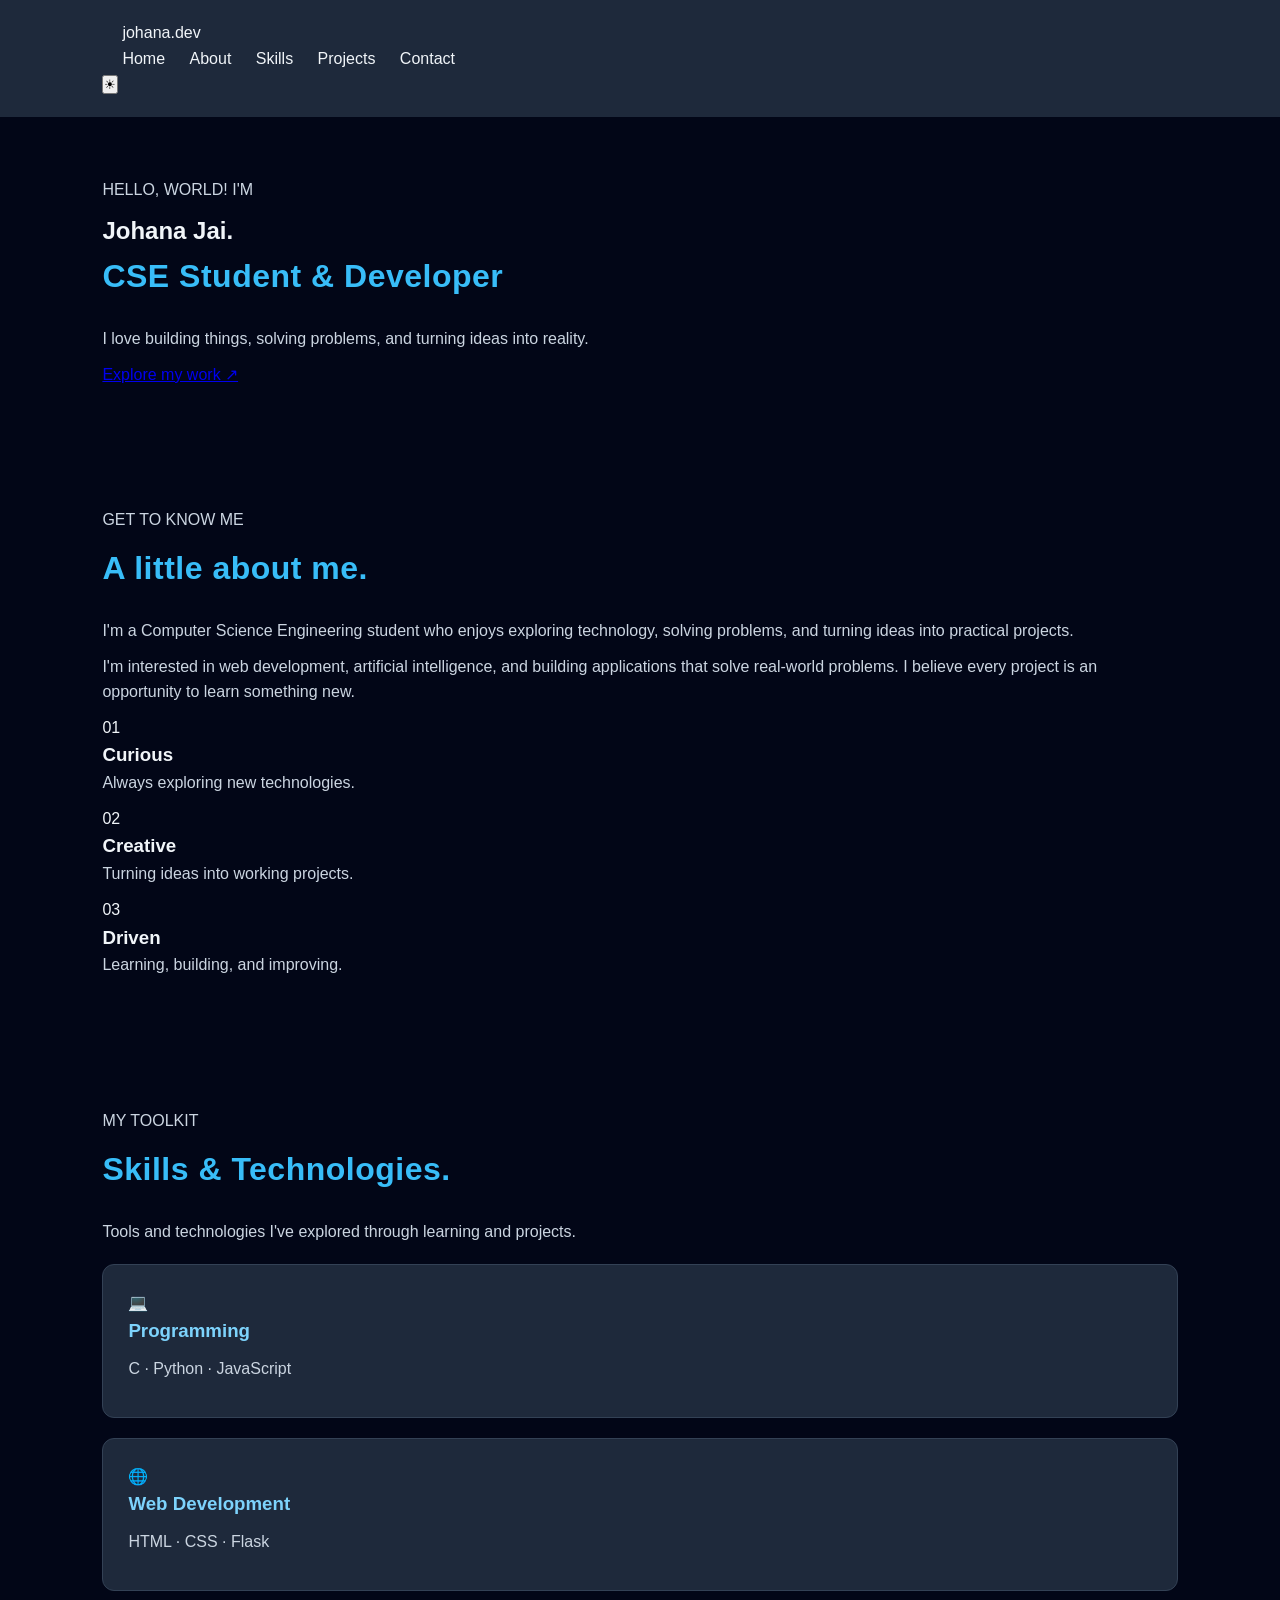
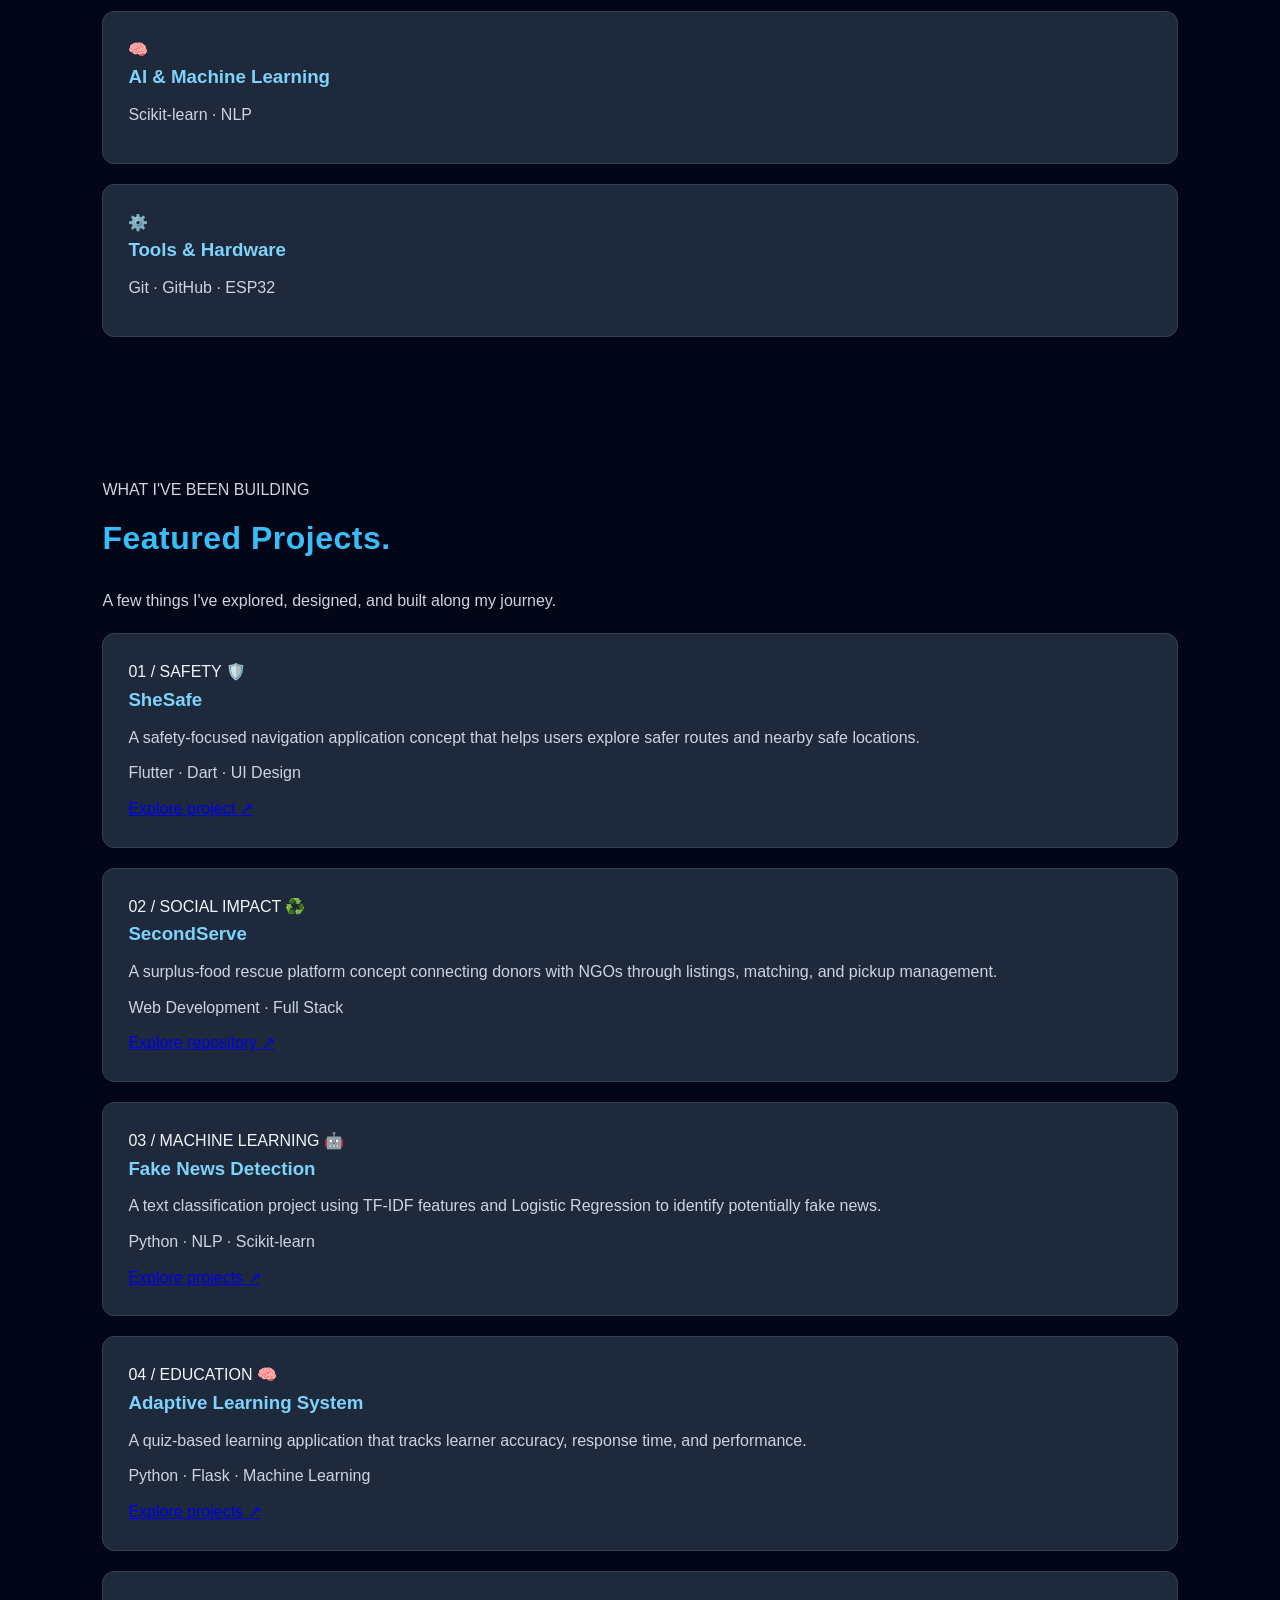
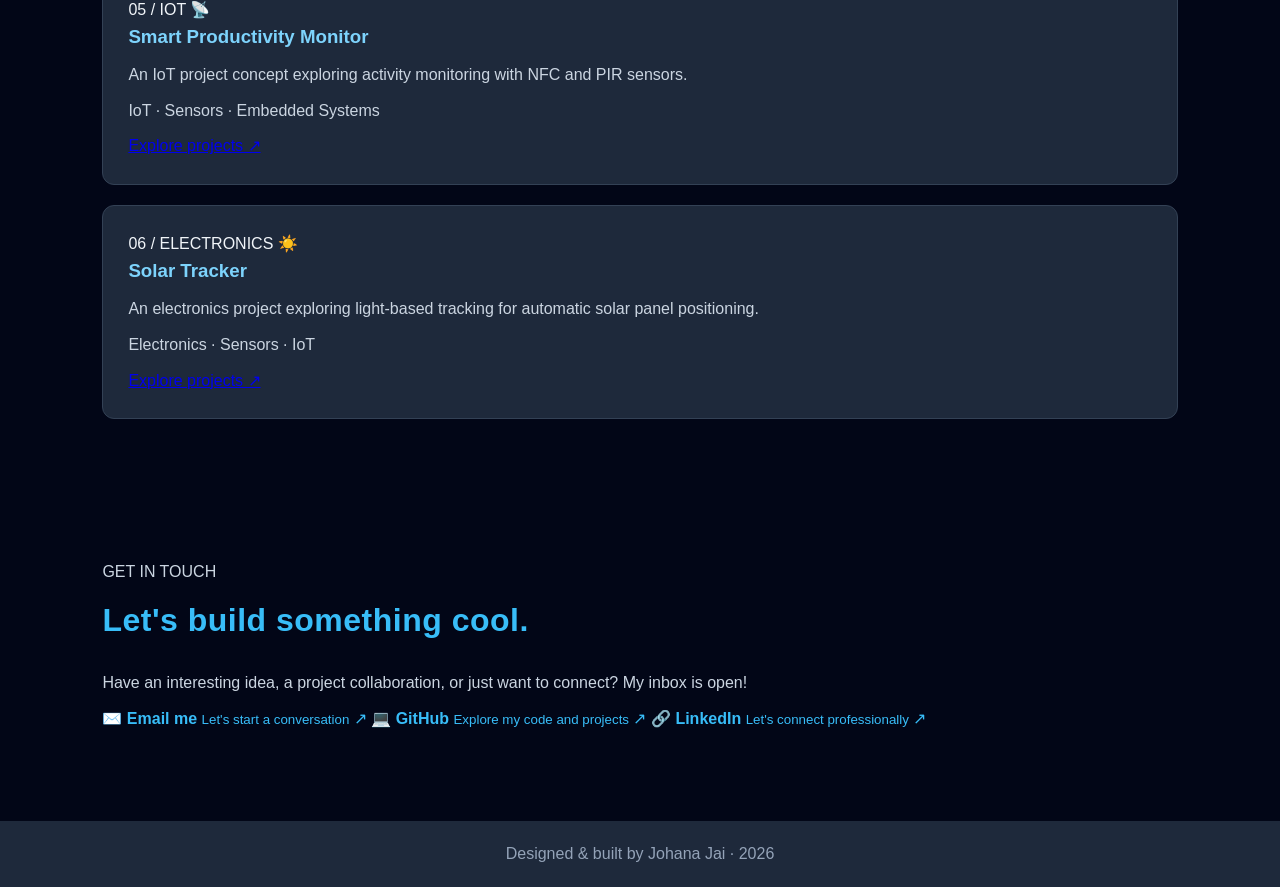
==== commit 1cb11ae6: "light/dark mode" ====
--- a/index.html
+++ b/index.html
@@ -4,373 +4,284 @@
 <head>
     <meta charset="UTF-8">
     <meta name="viewport" content="width=device-width, initial-scale=1.0">
-
-    <meta
-        name="description"
-        content="K Abhiram — engineering student and aspiring developer passionate about web applications and problem-solving."
-    >
-
-    <title>K Abhiram | Aspiring Developer</title>
-
+    <title>Johana Jai | Portfolio</title>
     <link rel="stylesheet" href="style.css">
 </head>
 
 <body>
 
-    <!-- Navigation -->
-    <header class="site-header">
-        <a href="#home" class="logo">KA<span>.</span></a>
-
-        <nav aria-label="Main navigation">
-            <a href="#home">Home</a>
-            <a href="#about">About</a>
-            <a href="#skills">Skills</a>
-            <a href="#projects">Projects</a>
-            <a href="#contact">Contact</a>
+    <header>
+        <nav>
+            <a href="#" class="logo">johana.dev</a>
+
+            <div class="nav-links">
+                <a href="#about">Home</a>
+                <a href="#about-details">About</a>
+                <a href="#skills">Skills</a>
+                <a href="#projects">Projects</a>
+                <a href="#contact">Contact</a>
+            </div>
+
+            <button id="theme-toggle" aria-label="Toggle theme">☀</button>
         </nav>
     </header>
 
     <main>
-
-        <!-- Hero Section -->
-        <section class="hero" id="home">
-
-            <p class="eyebrow">
-                ENGINEERING STUDENT & ASPIRING DEVELOPER
+        <section class="hero" id="about">
+            <p class="eyebrow">HELLO, WORLD! I'M</p>
+            <h1>Johana Jai<span>.</span></h1>
+            <h2>CSE Student & Developer</h2>
+
+            <p class="intro">
+                I love building things, solving problems,
+                and turning ideas into reality.
             </p>
 
-            <h1>
-                Building ideas<br>
-                into <span>reality.</span>
-            </h1>
-
-            <p class="hero-description">
-                Hi, I'm K Abhiram. I enjoy building web applications,
-                solving problems, and learning how technology can
-                make a difference.
-            </p>
-
-            <div class="hero-actions">
-                <a class="button" href="#projects">
-                    Explore my work &rarr;
-                </a>
-
-                <a class="text-link" href="#about">
-                    Get to know me
-                </a>
-            </div>
-
-            <p class="availability">
-                <span class="status-dot"></span>
-                Always learning. Always building.
-            </p>
-
+            <a href="#projects" class="button">Explore my work ↗</a>
         </section>
 
-        <!-- About Section -->
-        <section class="content-section" id="about">
-
-            <p class="eyebrow">01 / ABOUT ME</p>
-
-            <h2>
-                Curious mind.<br>
-                <span class="accent-text">Builder at heart.</span>
-            </h2>
-
-            <div class="about-content">
-
-                <p>
-                    I'm an engineering student at RV College of
-                    Engineering, currently in my third semester.
-                    I'm exploring software development and building
-                    my skills one project at a time.
-                </p>
-
-                <p>
-                    I enjoy turning ideas into practical applications,
-                    experimenting with technology, and improving my
-                    problem-solving skills. My goal is to keep learning
-                    and build solutions that are useful to people.
-                </p>
-
-            </div>
-
-            <div class="education-card">
-
-                <div class="education-icon">ED</div>
-
-                <div>
-                    <h3>RV College of Engineering</h3>
-                    <p>Engineering student · Third semester</p>
-                    <p class="muted">Expected graduation: 2029</p>
-                </div>
-
-            </div>
-
-        </section>
-
-        <!-- Skills Section -->
-        <section class="content-section" id="skills">
-
-            <p class="eyebrow">02 / SKILLS</p>
-
-            <h2>Tools I'm learning and building with.</h2>
-
-            <p class="section-description">
-                My current technical foundation, growing with every project.
-            </p>
-
-            <div class="skills-grid">
-
-                <article class="skill-card">
-                    <span class="skill-number">01</span>
-                    <h3>HTML</h3>
-                    <p>
-                        Structuring web pages with semantic
-                        and accessible markup.
-                    </p>
-                </article>
-
-                <article class="skill-card">
-                    <span class="skill-number">02</span>
-                    <h3>CSS</h3>
-                    <p>
-                        Styling interfaces with layouts,
-                        typography, and responsive design.
-                    </p>
-                </article>
-
-                <article class="skill-card">
-                    <span class="skill-number">03</span>
-                    <h3>Python</h3>
-                    <p>
-                        Developing programming fundamentals
-                        and problem-solving skills.
-                    </p>
-                </article>
-
-            </div>
-
-        </section>
-
-<!-- Education Section -->
-<section class="content-section" id="education">
-
-    <p class="eyebrow">03 / EDUCATION</p>
-
-    <h2>My learning journey.</h2>
-
-    <div class="education-timeline">
-
-        <article class="timeline-item">
-            <div class="timeline-marker"></div>
-
-            <div class="timeline-content">
-                <p class="timeline-date">CURRENTLY STUDYING</p>
-
-                <h3>RV College of Engineering</h3>
-
-                <p>
-                    Engineering undergraduate
-                </p>
-
-                <p class="muted">
-                    Third semester · Expected graduation 2029
-                </p>
-            </div>
-        </article>
-
-        <article class="timeline-item">
-            <div class="timeline-marker"></div>
-
-            <div class="timeline-content">
-                <p class="timeline-date">ONGOING</p>
-
-                <h3>Independent Projects</h3>
-
-                <p>
-                    Developing practical projects while learning
-                    HTML, CSS, Python, and software development.
-                </p>
-            </div>
-        </article>
-
-    </div>
-
-</section>
-
-
-<!-- Projects Section -->
-<section class="content-section" id="projects">
-
-    <p class="eyebrow">03 / SELECTED WORK</p>
-
-    <h2>Projects I'm building.</h2>
-
-    <p class="section-description">
-        Exploring technology through practical ideas,
-        experimentation, and problem-solving.
-    </p>
-
-    <div class="projects-grid">
-
-        <!-- LUMINA -->
-        <article class="project-card">
-
-            <div class="project-visual lumina-visual">
-                <span class="project-index">PROJECT 01</span>
-                <div class="visual-symbol" aria-hidden="true">↗</div>
-                <span class="visual-label">SMART ROUTING</span>
-            </div>
-
-            <div class="project-details">
-
-                <div class="project-meta">
-                    <span>ROUTE PLANNING</span>
-                    <span>01</span>
-                </div>
-
-                <h3>LUMINA</h3>
-
-                <p>
-                    A safe routing system designed around the idea
-                    of helping users identify safer routes to
-                    their destinations.
-                </p>
-
-                <div class="tech-tags">
-                    <span>Routing</span>
-                    <span>Web Development</span>
-                </div>
-
-                <div class="project-links">
-                    <a href="https://github.com/abhiramk2007"
-                       target="_blank"
-                       rel="noopener noreferrer">
-                        GitHub Profile &rarr;
-                    </a>
-                </div>
-
-            </div>
-        </article>
-
-        <!-- Factory Activity Monitor -->
-        <article class="project-card">
-
-            <div class="project-visual factory-visual">
-                <span class="project-index">PROJECT 02</span>
-                <div class="visual-symbol" aria-hidden="true">▥</div>
-                <span class="visual-label">ACTIVITY INSIGHTS</span>
-            </div>
-
-            <div class="project-details">
-
-                <div class="project-meta">
-                    <span>INDUSTRIAL SYSTEMS</span>
-                    <span>02</span>
-                </div>
-
-                <h3>Factory Activity Monitor</h3>
-
-                <p>
-                    A project focused on monitoring factory
-                    activities and presenting operational
-                    information clearly.
-                </p>
-
-                <div class="tech-tags">
-                    <span>Monitoring</span>
-                    <span>Data</span>
-                </div>
-
-                <div class="project-links">
-                    <a href="https://github.com/abhiramk2007"
-                       target="_blank"
-                       rel="noopener noreferrer">
-                        GitHub Profile &rarr;
-                    </a>
-                </div>
-
-            </div>
-        </article>
-
-        <!-- SecureGuard -->
-        <article class="project-card">
-
-            <div class="project-visual secureguard-visual">
-                <span class="project-index">PROJECT 03</span>
-                <div class="visual-symbol" aria-hidden="true">◇</div>
-                <span class="visual-label">CLOUD PROTECTION</span>
-            </div>
-
-            <div class="project-details">
-
-                <div class="project-meta">
-                    <span>CYBERSECURITY</span>
-                    <span>03</span>
-                </div>
-
-                <h3>SecureGuard</h3>
-
-                <p>
-                    A cloud security project exploring approaches
-                    to protecting cloud environments and
-                    improving security.
-                </p>
-
-                <div class="tech-tags">
-                    <span>Cloud</span>
-                    <span>Security</span>
-                </div>
-
-                <div class="project-links">
-                    <a href="https://github.com/abhiramk2007"
-                       target="_blank"
-                       rel="noopener noreferrer">
-                        GitHub Profile &rarr;
-                    </a>
-                </div>
-
-            </div>
-        </article>
-
-    </div>
-
-</section>
-
-
-        <!-- Contact Section -->
-        <section class="contact-section" id="contact">
-
-            <p class="eyebrow">04 / CONTACT</p>
-
-            <h2>Let's build something meaningful.</h2>
-
-            <p class="section-description">
-                Explore my work and follow my development journey.
-            </p>
-
-            <a
-                class="button"
-                href="https://github.com/abhiramk2007"
-                target="_blank"
-                rel="noopener noreferrer"
-            >
-                Visit my GitHub &rarr;
-            </a>
-
-        </section>
+<!-- ABOUT ME SECTION -->
+<section id="about-details" class="content-section">
+    <p class="eyebrow">GET TO KNOW ME</p>
+
+    <h2>A little about me<span class="project-dot">.</span></h2>
+
+    <p class="about-text">
+        I'm a Computer Science Engineering student who enjoys
+        exploring technology, solving problems, and turning ideas
+        into practical projects.
+    </p>
+
+    <p class="about-text">
+        I'm interested in web development, artificial intelligence,
+        and building applications that solve real-world problems.
+        I believe every project is an opportunity to learn something new.
+    </p>
+
+    <div class="about-highlights">
+        <div class="highlight-card">
+            <span>01</span>
+            <h3>Curious</h3>
+            <p>Always exploring new technologies.</p>
+        </div>
+
+        <div class="highlight-card">
+            <span>02</span>
+            <h3>Creative</h3>
+            <p>Turning ideas into working projects.</p>
+        </div>
+
+        <div class="highlight-card">
+            <span>03</span>
+            <h3>Driven</h3>
+            <p>Learning, building, and improving.</p>
+        </div>
+    </div>
+</section>
+
+<!-- SKILLS SECTION -->
+<section id="skills" class="content-section">
+    <p class="eyebrow">MY TOOLKIT</p>
+
+    <h2>Skills & Technologies<span class="project-dot">.</span></h2>
+
+    <p class="section-intro">
+        Tools and technologies I've explored through learning and projects.
+    </p>
+
+    <div class="skills-grid">
+        <article class="skill-card">
+            <span class="skill-icon">💻</span>
+            <h3>Programming</h3>
+            <p>C · Python · JavaScript</p>
+        </article>
+
+        <article class="skill-card">
+            <span class="skill-icon">🌐</span>
+            <h3>Web Development</h3>
+            <p>HTML · CSS · Flask</p>
+        </article>
+
+        <article class="skill-card">
+            <span class="skill-icon">🧠</span>
+            <h3>AI & Machine Learning</h3>
+            <p>Scikit-learn · NLP</p>
+        </article>
+
+        <article class="skill-card">
+            <span class="skill-icon">⚙️</span>
+            <h3>Tools & Hardware</h3>
+            <p>Git · GitHub · ESP32</p>
+        </article>
+    </div>
+</section>
+
+
+        
+<section id="projects">
+    <p class="eyebrow">WHAT I'VE BEEN BUILDING</p>
+    <h2>Featured Projects<span class="project-dot">.</span></h2>
+
+    <p class="section-intro">
+        A few things I've explored, designed, and built along my journey.
+    </p>
+
+    <div class="project-list">
+
+        <article class="project-card">
+            <div class="project-top">
+                <span class="project-number">01 / SAFETY</span>
+                <span class="project-icon">🛡️</span>
+            </div>
+            <h3>SheSafe</h3>
+            <p>A safety-focused navigation application concept that helps
+            users explore safer routes and nearby safe locations.</p>
+            <p class="tags">Flutter · Dart · UI Design</p>
+            <a class="project-link" href="https://github.com/johana140907"
+               target="_blank" rel="noopener noreferrer">Explore project ↗</a>
+        </article>
+
+        <article class="project-card">
+            <div class="project-top">
+                <span class="project-number">02 / SOCIAL IMPACT</span>
+                <span class="project-icon">♻️</span>
+            </div>
+            <h3>SecondServe</h3>
+            <p>A surplus-food rescue platform concept connecting donors
+            with NGOs through listings, matching, and pickup management.</p>
+            <p class="tags">Web Development · Full Stack</p>
+            <a class="project-link" href="https://github.com/abhiramk2007/HandsOn"
+               target="_blank" rel="noopener noreferrer">Explore repository ↗</a>
+        </article>
+
+        <article class="project-card">
+            <div class="project-top">
+                <span class="project-number">03 / MACHINE LEARNING</span>
+                <span class="project-icon">🤖</span>
+            </div>
+            <h3>Fake News Detection</h3>
+            <p>A text classification project using TF-IDF features and
+            Logistic Regression to identify potentially fake news.</p>
+            <p class="tags">Python · NLP · Scikit-learn</p>
+            <a class="project-link" href="https://github.com/johana140907"
+               target="_blank" rel="noopener noreferrer">Explore projects ↗</a>
+        </article>
+
+        <article class="project-card">
+            <div class="project-top">
+                <span class="project-number">04 / EDUCATION</span>
+                <span class="project-icon">🧠</span>
+            </div>
+            <h3>Adaptive Learning System</h3>
+            <p>A quiz-based learning application that tracks learner
+            accuracy, response time, and performance.</p>
+            <p class="tags">Python · Flask · Machine Learning</p>
+            <a class="project-link" href="https://github.com/johana140907"
+               target="_blank" rel="noopener noreferrer">Explore projects ↗</a>
+        </article>
+
+        <article class="project-card">
+            <div class="project-top">
+                <span class="project-number">05 / IOT</span>
+                <span class="project-icon">📡</span>
+            </div>
+            <h3>Smart Productivity Monitor</h3>
+            <p>An IoT project concept exploring activity monitoring
+            with NFC and PIR sensors.</p>
+            <p class="tags">IoT · Sensors · Embedded Systems</p>
+            <a class="project-link" href="https://github.com/johana140907"
+               target="_blank" rel="noopener noreferrer">Explore projects ↗</a>
+        </article>
+
+        <article class="project-card">
+            <div class="project-top">
+                <span class="project-number">06 / ELECTRONICS</span>
+                <span class="project-icon">☀️</span>
+            </div>
+            <h3>Solar Tracker</h3>
+            <p>An electronics project exploring light-based tracking
+            for automatic solar panel positioning.</p>
+            <p class="tags">Electronics · Sensors · IoT</p>
+            <a class="project-link" href="https://github.com/johana140907"
+               target="_blank" rel="noopener noreferrer">Explore projects ↗</a>
+        </article>
+
+    </div>
+</section>
+
+
+        
+<section id="contact" class="content-section">
+    <p class="eyebrow">GET IN TOUCH</p>
+
+    <h2>Let's build something cool<span class="project-dot">.</span></h2>
+
+    <p class="contact-intro">
+        Have an interesting idea, a project collaboration, or just
+        want to connect? My inbox is open!
+    </p>
+
+    <div class="contact-links">
+        <a class="contact-card"
+           href="mailto:your-email@example.com">
+            <span class="contact-icon">✉️</span>
+            <span>
+                <strong>Email me</strong>
+                <small>Let's start a conversation</small>
+            </span>
+            <span class="contact-arrow">↗</span>
+        </a>
+
+        <a class="contact-card"
+           href="https://github.com/johana140907"
+           target="_blank" rel="noopener noreferrer">
+            <span class="contact-icon">💻</span>
+            <span>
+                <strong>GitHub</strong>
+                <small>Explore my code and projects</small>
+            </span>
+            <span class="contact-arrow">↗</span>
+        </a>
+
+        <a class="contact-card"
+           href="https://www.linkedin.com/"
+           target="_blank" rel="noopener noreferrer">
+            <span class="contact-icon">🔗</span>
+            <span>
+                <strong>LinkedIn</strong>
+                <small>Let's connect professionally</small>
+            </span>
+            <span class="contact-arrow">↗</span>
+        </a>
+    </div>
+</section>
 
     </main>
 
-    <!-- Footer -->
     <footer>
-
-        <p>&copy; 2026 K Abhiram. Built with HTML & CSS.</p>
-
-        <a href="#home">Back to top &uarr;</a>
-
+        <p>Designed & built by Johana Jai · 2026</p>
     </footer>
+
+<script>
+    const themeToggle = document.getElementById("theme-toggle");
+
+    themeToggle.addEventListener("click", function () {
+        document.body.classList.toggle("light");
+
+        const isLight = document.body.classList.contains("light");
+
+        themeToggle.textContent = isLight ? "☾" : "☀";
+        themeToggle.setAttribute(
+            "aria-label",
+            isLight ? "Switch to dark mode" : "Switch to light mode"
+        );
+        themeToggle.setAttribute(
+            "title",
+            isLight ? "Switch to dark mode" : "Switch to light mode"
+        );
+    });
+</script>
+
 
 </body>
 </html>
--- a/style.css
+++ b/style.css
@@ -1,509 +1,180 @@
 
-/* ---------- Global styles ---------- */
-
+/* General Reset */
 * {
     margin: 0;
     padding: 0;
     box-sizing: border-box;
 }
 
+/* Whole Page */
 html {
     scroll-behavior: smooth;
 }
 
 body {
-    font-family: Arial, Helvetica, sans-serif;
-    background: #fafaf8;
-    color: #20211f;
-    line-height: 1.7;
+    font-family: Arial, sans-serif;
+    background-color: #020617;
+    color: #f1f5f9;
+    line-height: 1.6;
 }
 
-a {
-    color: inherit;
-    text-decoration: none;
-}
-
-section {
-    scroll-margin-top: 85px;
-}
-
-:root {
-    --green: #527b63;
-    --green-dark: #3f624e;
-    --text-muted: #71726c;
-    --border: #e7e8e1;
-    --surface: #ffffff;
-}
-
-/* ---------- Navigation ---------- */
-
-.site-header {
-    max-width: 1100px;
-    margin: 0 auto;
-    padding: 22px 28px;
+/* Header */
+header {
+    background-color: #1e293b;
+    padding: 20px 8%;
     display: flex;
     justify-content: space-between;
     align-items: center;
-    border-bottom: 1px solid var(--border);
+
+    position: sticky;
+    top: 0;
+    z-index: 100;
+}
+header h1 {
+    color: #38bdf8;
 }
 
-.logo {
-    font-size: 25px;
-    font-weight: 800;
-    letter-spacing: -1px;
+/* Navigation */
+nav a {
+    color: #f1f5f9;
+    text-decoration: none;
+    margin-left: 20px;
+    transition: color 0.3s;
 }
 
-.logo span {
-    color: var(--green);
+nav a:hover {
+    color: #38bdf8;
+    text-decoration: underline;
+    text-underline-offset: 5px;
 }
 
-nav {
-    display: flex;
-    flex-wrap: wrap;
-    gap: 24px;
+/* Sections */
+section {
+    padding: 60px 8%;
 }
 
-nav a {
-    color: var(--text-muted);
-    font-size: 14px;
-    transition: color 0.2s ease;
+section h2 {
+    font-size: 32px;
+    color: #38bdf8;
+    margin-bottom: 24px;
+    letter-spacing: 0.5px;
 }
 
-nav a:hover,
-footer a:hover {
-    color: var(--green);
+section p {
+    color: #cbd5e1;
+    margin-bottom: 10px;
 }
 
-/* ---------- Hero ---------- */
+/* Home Section */
 
-.hero {
-    max-width: 900px;
-    min-height: 570px;
-    margin: 0 auto;
-    padding: 100px 28px;
+#home {
+    min-height: 85vh;
+    padding: 100px 8%;
     display: flex;
     flex-direction: column;
     justify-content: center;
     align-items: flex-start;
+
+    background:
+        radial-gradient(
+            circle at 80% 40%,
+            rgba(56, 189, 248, 0.15),
+            transparent 35%
+        ),
+        linear-gradient(135deg, #020617, #0f172a);
+
+    position: relative;
+    overflow: hidden;
 }
 
-.eyebrow {
-    color: var(--green);
-    font-size: 12px;
-    font-weight: 700;
-    letter-spacing: 2px;
-    margin-bottom: 22px;
+#home h2 {
+    background: linear-gradient(
+        90deg,
+        #ffffff,
+        #38bdf8,
+        #818cf8
+    );
+
+    -webkit-background-clip: text;
+    background-clip: text;
+    -webkit-text-fill-color: transparent;
 }
 
-.hero h1 {
-    font-size: clamp(44px, 7vw, 76px);
-    line-height: 1.12;
-    letter-spacing: -3px;
-    margin-bottom: 24px;
+#home p {
+    max-width: 600px;
+    font-size: 18px;
+    color: #94a3b8;
 }
 
-.hero h1 span,
-.accent-text {
-    color: var(--green);
+
+#home h2 {
+    font-size: 42px;
 }
 
-.hero-description {
-    max-width: 570px;
-    color: var(--text-muted);
-    font-size: 17px;
-    margin-bottom: 28px;
+/* Projects */
+article {
+    background-color: #1e293b;
+    padding: 25px;
+    margin: 20px 0;
+    border-radius: 12px;
+    border: 1px solid #334155;
+    transition: transform 0.3s;
 }
 
-.hero-actions {
-    display: flex;
-    align-items: center;
-    flex-wrap: wrap;
-    gap: 24px;
+article:hover {
+    transform: translateY(-5px);
 }
 
-.button {
-    display: inline-block;
-    padding: 12px 21px;
-    border-radius: 6px;
-    background: var(--green);
-    color: white;
-    font-size: 14px;
-    font-weight: 600;
-    transition: background 0.2s ease, transform 0.2s ease;
+article h3 {
+    color: #7dd3fc;
+    margin-bottom: 10px;
 }
 
-.button:hover {
-    background: var(--green-dark);
-    transform: translateY(-2px);
+/* Skills */
+ul {
+    padding-left: 25px;
 }
 
-.text-link {
-    color: var(--green);
-    font-size: 14px;
-    font-weight: 600;
+li {
+    margin-bottom: 8px;
+    color: #cbd5e1;
 }
 
-.text-link:hover {
+/* Contact */
+#contact a {
+    color: #38bdf8;
+    text-decoration: none;
+}
+
+#contact a:hover {
     text-decoration: underline;
 }
 
-.availability {
+/* Footer */
+footer {
+    background-color: #1e293b;
+    color: #94a3b8;
+    text-align: center;
+    padding: 20px;
     margin-top: 30px;
-    color: var(--text-muted);
-    font-size: 13px;
 }
 
-.status-dot {
-    display: inline-block;
-    width: 8px;
-    height: 8px;
-    margin-right: 8px;
-    border-radius: 50%;
-    background: #78a782;
-}
-
-/* ---------- Content sections ---------- */
-
-.content-section,
-.contact-section {
-    max-width: 900px;
-    margin: 0 auto;
-    padding: 85px 28px;
-    border-top: 1px solid var(--border);
-}
-
-.content-section h2,
-.contact-section h2 {
-    max-width: 650px;
-    font-size: clamp(28px, 4vw, 42px);
-    line-height: 1.25;
-    letter-spacing: -1.5px;
-    margin-bottom: 22px;
-}
-
-.section-description {
-    max-width: 600px;
-    color: var(--text-muted);
-    margin-bottom: 30px;
-}
-
-.about-content {
-    max-width: 700px;
-    margin-top: 28px;
-}
-
-.about-content p {
-    color: var(--text-muted);
-    margin-bottom: 18px;
-}
-
-/* ---------- Education card ---------- */
-
-.education-card {
-    display: flex;
-    align-items: center;
-    gap: 18px;
-    margin-top: 35px;
-    padding: 24px;
-    background: var(--surface);
-    border: 1px solid var(--border);
-    border-radius: 10px;
-}
-
-.education-icon {
-    display: flex;
-    align-items: center;
-    justify-content: center;
-    flex-shrink: 0;
-    width: 48px;
-    height: 48px;
-    border-radius: 8px;
-    background: #edf2ed;
-    color: var(--green);
-    font-size: 13px;
-    font-weight: 800;
-}
-
-.education-card h3 {
-    font-size: 16px;
-    margin-bottom: 4px;
-}
-
-.education-card p {
-    color: var(--text-muted);
-    font-size: 14px;
-}
-
-.education-card .muted {
-    font-size: 12px;
-}
-
-/* ---------- Skills ---------- */
-
-.skills-grid {
-    display: grid;
-    grid-template-columns: repeat(3, minmax(0, 1fr));
-    gap: 18px;
-    margin-top: 35px;
-}
-
-.skill-card {
-    padding: 25px 22px;
-    background: var(--surface);
-    border: 1px solid var(--border);
-    border-radius: 10px;
-    transition: transform 0.2s ease, border-color 0.2s ease;
-}
-
-.skill-card:hover {
-    transform: translateY(-4px);
-    border-color: #b9cbbc;
-}
-
-.skill-number {
-    display: block;
-    color: var(--green);
-    font-size: 12px;
-    font-weight: 700;
-    margin-bottom: 20px;
-}
-
-.skill-card h3 {
-    font-size: 21px;
-    margin-bottom: 10px;
-}
-
-.skill-card p {
-    color: var(--text-muted);
-    font-size: 13px;
-}
-
-/* ---------- Project previews ---------- */
-
-.project-preview {
-    padding: 24px 0;
-    border-bottom: 1px solid var(--border);
-}
-
-.project-preview > p:first-child {
-    color: var(--green);
-    font-size: 11px;
-    font-weight: 700;
-    letter-spacing: 1.5px;
-    margin-bottom: 8px;
-}
-
-.project-preview h3 {
-    font-size: 21px;
-    margin-bottom: 5px;
-}
-
-.project-preview > p:last-child {
-    color: var(--text-muted);
-    font-size: 14px;
-}
-
-/* ---------- Contact ---------- */
-
-.contact-section > .section-description {
-    margin-bottom: 24px;
-}
-
-/* ---------- Footer ---------- */
-
-footer {
-    display: flex;
-    justify-content: space-between;
-    align-items: center;
-    gap: 16px;
-    max-width: 1100px;
-    margin: 0 auto;
-    padding: 26px 28px;
-    border-top: 1px solid var(--border);
-    color: var(--text-muted);
-    font-size: 12px;
-}
-
-footer a {
-    transition: color 0.2s ease;
-}
-
-/* ---------- Responsive layout ---------- */
-
-@media (max-width: 650px) {
-    .site-header {
-        align-items: flex-start;
-        gap: 18px;
-    }
-
-    nav {
-        justify-content: flex-end;
-        gap: 12px 16px;
+/* Mobile Responsive Design */
+@media (max-width: 600px) {
+    header {
+        flex-direction: column;
+        gap: 15px;
     }
 
     nav a {
-        font-size: 12px;
+        margin: 0 5px;
     }
 
-    .hero {
-        min-height: 480px;
-        padding-top: 80px;
-        padding-bottom: 80px;
+    #home h2 {
+        font-size: 32px;
     }
 
-    .hero h1 {
-        letter-spacing: -2px;
-    }
-
-    .skills-grid {
-        grid-template-columns: 1fr;
-    }
-
-    .content-section,
-    .contact-section {
-        padding-top: 65px;
-        padding-bottom: 65px;
-    }
-
-    footer {
-        flex-direction: column;
-        text-align: center;
+    section {
+        padding: 40px 6%;
     }
 }
-
-/* ---------- Projects showcase ---------- */
-
-.projects-grid {
-    display: grid;
-    grid-template-columns: repeat(2, minmax(0, 1fr));
-    gap: 24px;
-    margin-top: 38px;
-}
-
-.project-card {
-    min-width: 0;
-    overflow: hidden;
-    background: var(--surface);
-    border: 1px solid var(--border);
-    border-radius: 12px;
-    transition: transform 0.25s ease,
-                box-shadow 0.25s ease,
-                border-color 0.25s ease;
-}
-
-.project-card:hover {
-    transform: translateY(-5px);
-    border-color: #c4d3c5;
-    box-shadow: 0 12px 30px rgba(32, 33, 31, 0.06);
-}
-
-/* Project cover areas */
-
-.project-visual {
-    min-height: 185px;
-    padding: 20px;
-    position: relative;
-    display: flex;
-    flex-direction: column;
-    justify-content: space-between;
-    overflow: hidden;
-}
-
-.lumina-visual {
-    background: #e8eee6;
-    color: #345b43;
-}
-
-.factory-visual {
-    background: #eeeae0;
-    color: #74613e;
-}
-
-.secureguard-visual {
-    background: #e6ebef;
-    color: #425e72;
-}
-
-.project-index,
-.visual-label {
-    font-size: 10px;
-    font-weight: 700;
-    letter-spacing: 1.8px;
-}
-
-.visual-symbol {
-    position: absolute;
-    top: 50%;
-    left: 50%;
-    transform: translate(-50%, -50%);
-    font-size: 74px;
-    line-height: 1;
-    opacity: 0.75;
-}
-
-.visual-label {
-    align-self: flex-end;
-}
-
-/* Project descriptions */
-
-.project-details {
-    padding: 24px;
-}
-
-.project-meta {
-    display: flex;
-    justify-content: space-between;
-    gap: 12px;
-    color: var(--green);
-    font-size: 10px;
-    font-weight: 700;
-    letter-spacing: 1.2px;
-    margin-bottom: 12px;
-}
-
-.project-details h3 {
-    font-size: 21px;
-    line-height: 1.35;
-    letter-spacing: -0.5px;
-    margin-bottom: 12px;
-}
-
-.project-details > p {
-    color: var(--text-muted);
-    font-size: 14px;
-    line-height: 1.8;
-}
-
-.tech-tags {
-    display: flex;
-    flex-wrap: wrap;
-    gap: 8px;
-    margin-top: 20px;
-}
-
-.tech-tags span {
-    padding: 5px 10px;
-    background: #f3f4ef;
-    border: 1px solid #e8eae2;
-    border-radius: 4px;
-    color: #62665e;
-    font-size: 11px;
-}
-
-/* ---------- Responsive project grid ---------- */
-
-@media (max-width: 650px) {
-    .projects-grid {
-        grid-template-columns: 1fr;
-        gap: 20px;
-    }
-
-    .project-visual {
-        min-height: 170px;
-    }
-
-    .project-details {
-        padding: 20px;
-    }
-}
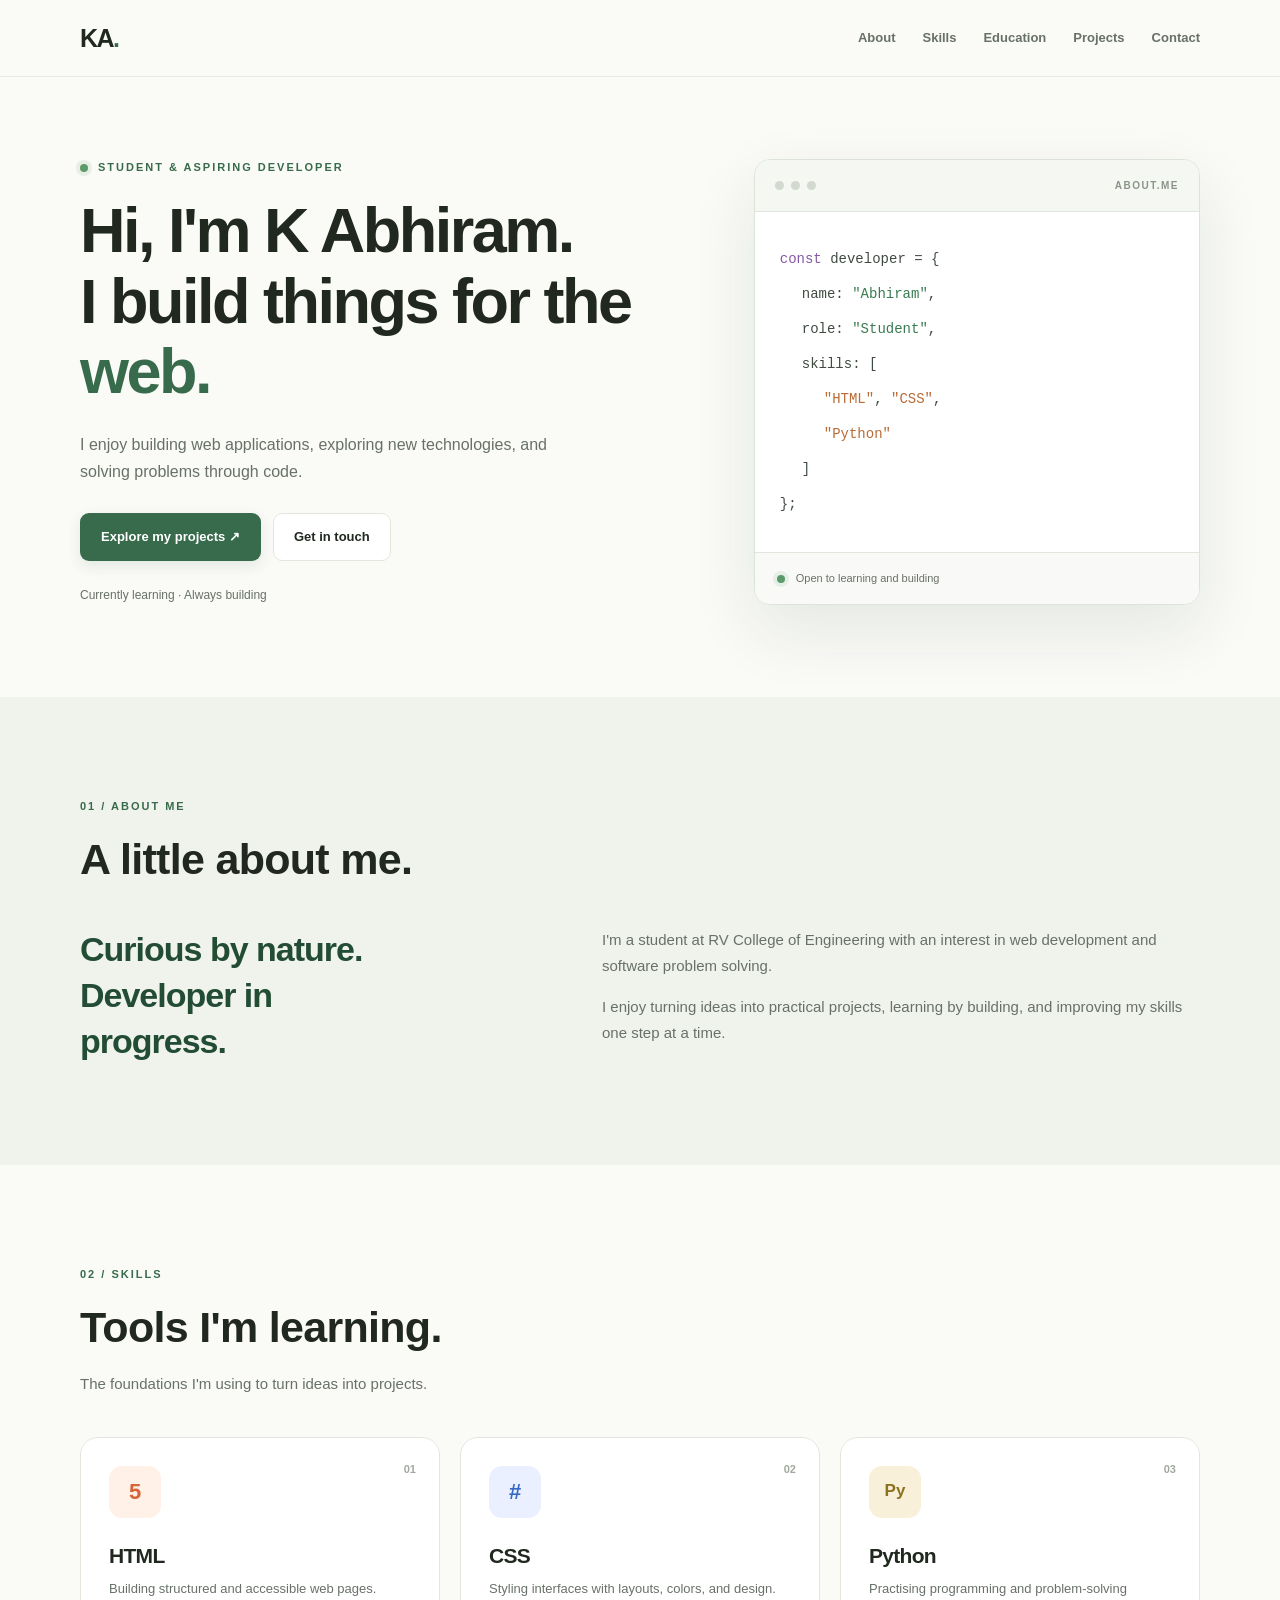
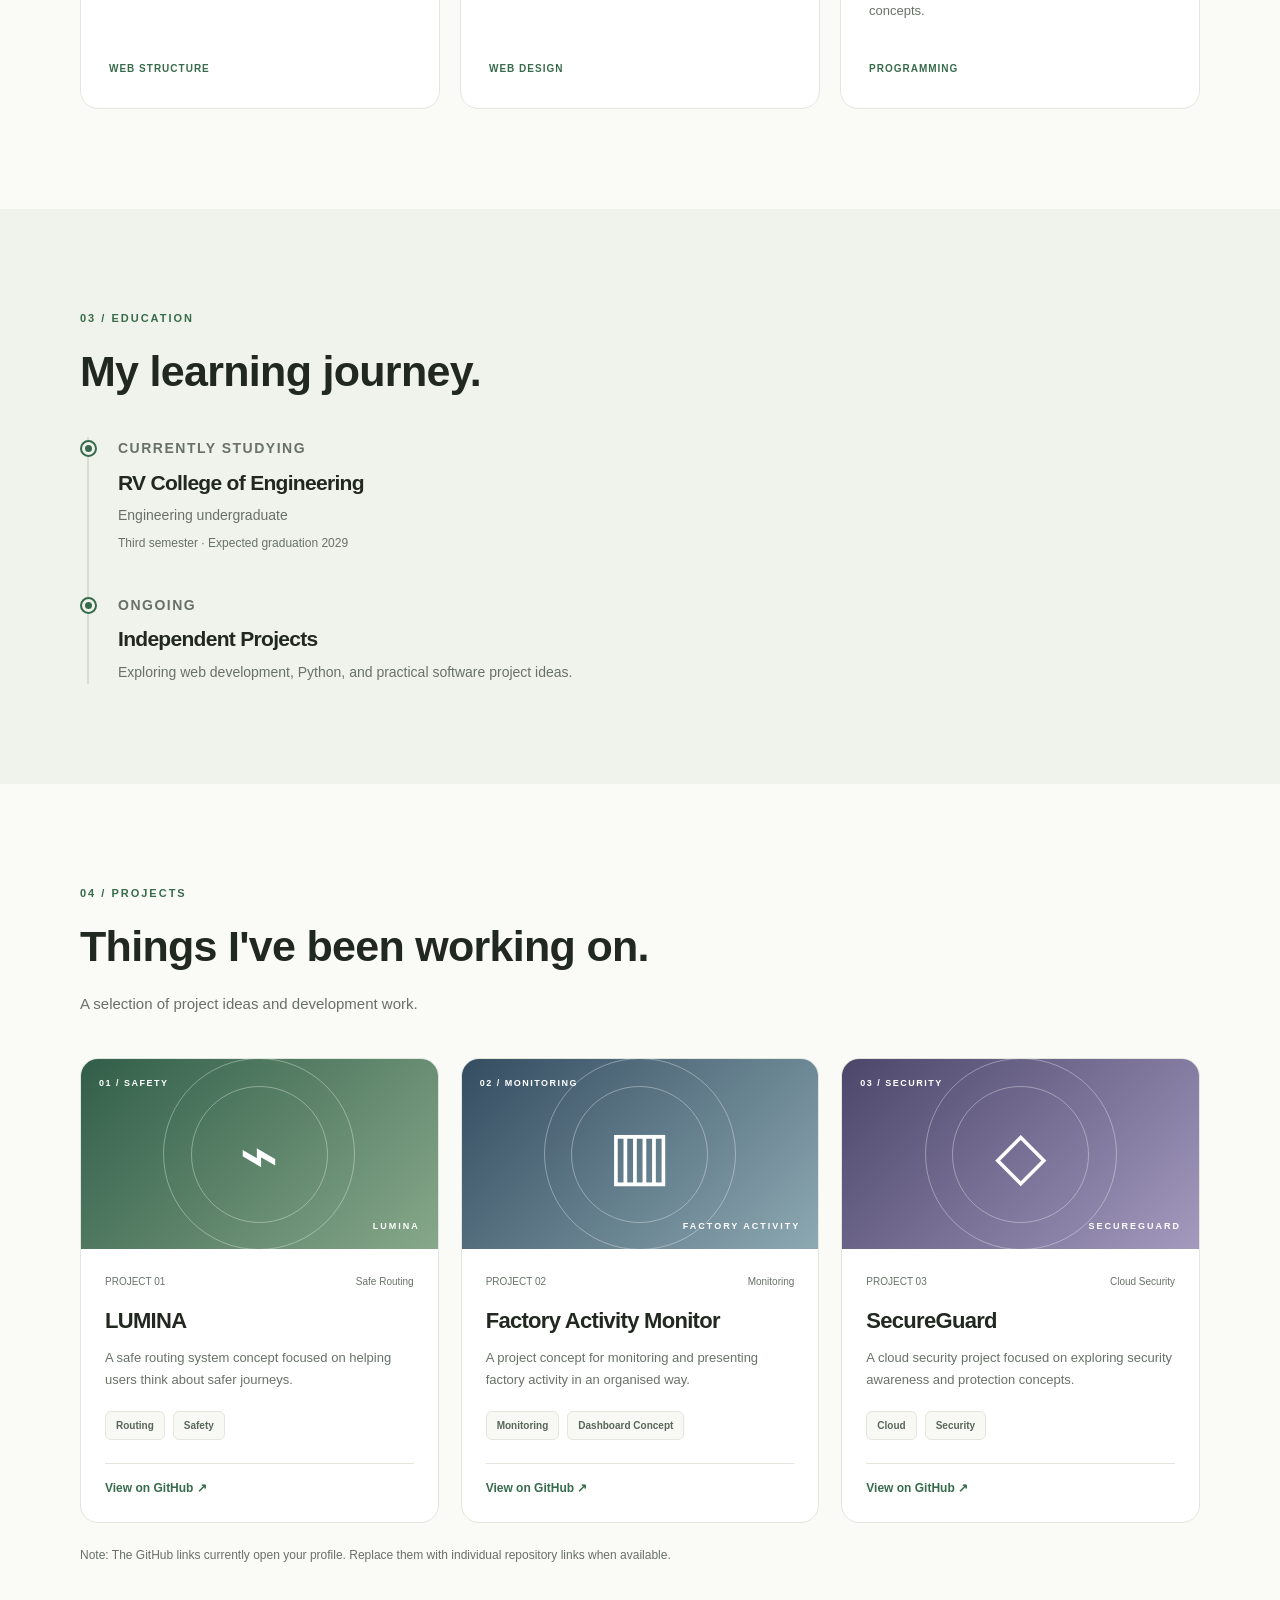
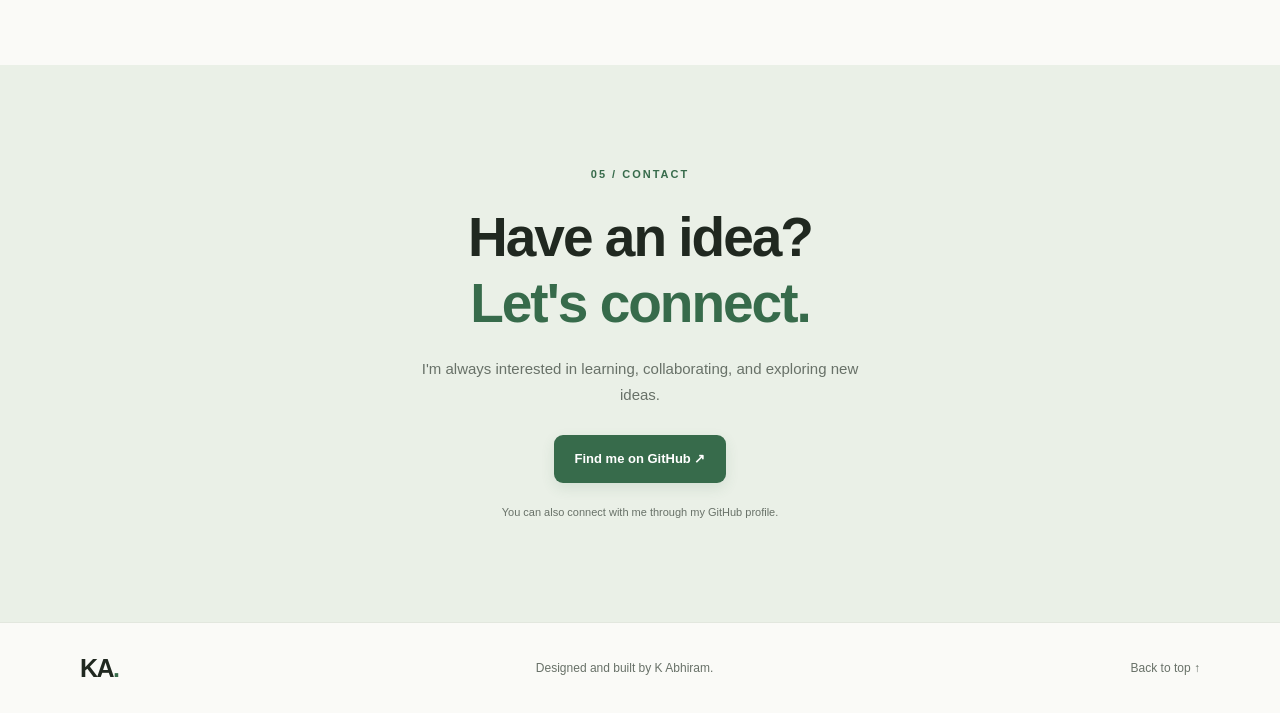
==== commit 4dc9e92c: "Improve project showcase and add education timeline" ====
--- a/index.html
+++ b/index.html
@@ -4,284 +4,320 @@
 <head>
     <meta charset="UTF-8">
     <meta name="viewport" content="width=device-width, initial-scale=1.0">
-    <title>Johana Jai | Portfolio</title>
+    <meta name="description" content="Portfolio of K Abhiram, a student and aspiring developer interested in web development and problem solving.">
+    <title>K Abhiram | Developer Portfolio</title>
     <link rel="stylesheet" href="style.css">
 </head>
-
 <body>
 
-    <header>
-        <nav>
-            <a href="#" class="logo">johana.dev</a>
+    <header class="site-header">
+        <nav class="navbar container" aria-label="Main navigation">
+            <a class="logo" href="#home">KA<span>.</span></a>
 
             <div class="nav-links">
-                <a href="#about">Home</a>
-                <a href="#about-details">About</a>
+                <a href="#about">About</a>
                 <a href="#skills">Skills</a>
+                <a href="#education">Education</a>
                 <a href="#projects">Projects</a>
                 <a href="#contact">Contact</a>
             </div>
-
-            <button id="theme-toggle" aria-label="Toggle theme">☀</button>
         </nav>
     </header>
 
     <main>
-        <section class="hero" id="about">
-            <p class="eyebrow">HELLO, WORLD! I'M</p>
-            <h1>Johana Jai<span>.</span></h1>
-            <h2>CSE Student & Developer</h2>
-
-            <p class="intro">
-                I love building things, solving problems,
-                and turning ideas into reality.
+        <!-- Hero -->
+        <section class="hero container" id="home">
+            <div class="hero-content">
+                <p class="eyebrow">
+                    <span class="status-dot"></span>
+                    STUDENT &amp; ASPIRING DEVELOPER
+                </p>
+
+                <h1>Hi, I'm K Abhiram.<br>
+                    I build things for the <span>web.</span>
+                </h1>
+
+                <p class="hero-description">
+                    I enjoy building web applications, exploring new
+                    technologies, and solving problems through code.
+                </p>
+
+                <div class="hero-actions">
+                    <a class="button button-primary" href="#projects">
+                        Explore my projects ↗
+                    </a>
+                    <a class="button button-secondary" href="#contact">
+                        Get in touch
+                    </a>
+                </div>
+
+                <p class="hero-note">Currently learning · Always building</p>
+            </div>
+
+            <div class="hero-card" aria-label="Developer introduction">
+                <div class="card-top">
+                    <span class="window-dot"></span>
+                    <span class="window-dot"></span>
+                    <span class="window-dot"></span>
+                    <span class="card-label">ABOUT.ME</span>
+                </div>
+
+                <div class="code-preview">
+                    <p><span class="code-purple">const</span> developer = {</p>
+                    <p class="indent">name: <span class="code-green">"Abhiram"</span>,</p>
+                    <p class="indent">role: <span class="code-green">"Student"</span>,</p>
+                    <p class="indent">skills: [</p>
+                    <p class="indent double-indent">
+                        <span class="code-orange">"HTML"</span>,
+                        <span class="code-orange">"CSS"</span>,
+                    </p>
+                    <p class="indent double-indent">
+                        <span class="code-orange">"Python"</span>
+                    </p>
+                    <p class="indent">]</p>
+                    <p>};</p>
+                </div>
+
+                <div class="card-bottom">
+                    <span class="status-dot"></span>
+                    Open to learning and building
+                </div>
+            </div>
+        </section>
+
+        <!-- About -->
+        <section class="content-section section-tint" id="about">
+            <div class="container">
+                <p class="eyebrow">01 / ABOUT ME</p>
+                <h2>A little about me.</h2>
+
+                <div class="about-grid">
+                    <p class="about-lead">
+                        Curious by nature. Developer in progress.
+                    </p>
+
+                    <div class="about-copy">
+                        <p>
+                            I'm a student at RV College of Engineering with
+                            an interest in web development and software
+                            problem solving.
+                        </p>
+                        <p>
+                            I enjoy turning ideas into practical projects,
+                            learning by building, and improving my skills
+                            one step at a time.
+                        </p>
+                    </div>
+                </div>
+            </div>
+        </section>
+
+        <!-- Skills -->
+        <section class="content-section container" id="skills">
+            <p class="eyebrow">02 / SKILLS</p>
+            <h2>Tools I'm learning.</h2>
+            <p class="section-description">
+                The foundations I'm using to turn ideas into projects.
             </p>
 
-            <a href="#projects" class="button">Explore my work ↗</a>
-        </section>
-
-<!-- ABOUT ME SECTION -->
-<section id="about-details" class="content-section">
-    <p class="eyebrow">GET TO KNOW ME</p>
-
-    <h2>A little about me<span class="project-dot">.</span></h2>
-
-    <p class="about-text">
-        I'm a Computer Science Engineering student who enjoys
-        exploring technology, solving problems, and turning ideas
-        into practical projects.
-    </p>
-
-    <p class="about-text">
-        I'm interested in web development, artificial intelligence,
-        and building applications that solve real-world problems.
-        I believe every project is an opportunity to learn something new.
-    </p>
-
-    <div class="about-highlights">
-        <div class="highlight-card">
-            <span>01</span>
-            <h3>Curious</h3>
-            <p>Always exploring new technologies.</p>
+            <div class="skills-grid">
+                <article class="skill-card">
+                    <span class="skill-number">01</span>
+                    <div class="skill-icon html-icon">5</div>
+                    <h3>HTML</h3>
+                    <p>Building structured and accessible web pages.</p>
+                    <span class="skill-level">WEB STRUCTURE</span>
+                </article>
+
+                <article class="skill-card">
+                    <span class="skill-number">02</span>
+                    <div class="skill-icon css-icon">#</div>
+                    <h3>CSS</h3>
+                    <p>Styling interfaces with layouts, colors, and design.</p>
+                    <span class="skill-level">WEB DESIGN</span>
+                </article>
+
+                <article class="skill-card">
+                    <span class="skill-number">03</span>
+                    <div class="skill-icon python-icon">Py</div>
+                    <h3>Python</h3>
+                    <p>Practising programming and problem-solving concepts.</p>
+                    <span class="skill-level">PROGRAMMING</span>
+                </article>
+            </div>
+        </section>
+
+        <!-- Education -->
+        <section class="content-section section-tint" id="education">
+            <div class="container">
+                <p class="eyebrow">03 / EDUCATION</p>
+                <h2>My learning journey.</h2>
+
+                <div class="education-timeline">
+                    <article class="timeline-item">
+                        <div class="timeline-marker"></div>
+                        <div class="timeline-content">
+                            <p class="timeline-date">CURRENTLY STUDYING</p>
+                            <h3>RV College of Engineering</h3>
+                            <p>Engineering undergraduate</p>
+                            <p class="muted">
+                                Third semester · Expected graduation 2029
+                            </p>
+                        </div>
+                    </article>
+
+                    <article class="timeline-item">
+                        <div class="timeline-marker"></div>
+                        <div class="timeline-content">
+                            <p class="timeline-date">ONGOING</p>
+                            <h3>Independent Projects</h3>
+                            <p>
+                                Exploring web development, Python, and
+                                practical software project ideas.
+                            </p>
+                        </div>
+                    </article>
+                </div>
+            </div>
+        </section>
+
+        <!-- Projects -->
+        <section class="content-section container" id="projects">
+            <p class="eyebrow">04 / PROJECTS</p>
+            <h2>Things I've been working on.</h2>
+            <p class="section-description">
+                A selection of project ideas and development work.
+            </p>
+
+            <div class="projects-grid">
+                <article class="project-card">
+                    <div class="project-visual lumina-visual">
+                        <span class="project-label">01 / SAFETY</span>
+                        <span class="project-symbol" aria-hidden="true">⌁</span>
+                        <span class="visual-caption">LUMINA</span>
+                    </div>
+
+                    <div class="project-details">
+                        <div class="project-meta">
+                            <span>PROJECT 01</span>
+                            <span>Safe Routing</span>
+                        </div>
+                        <h3>LUMINA</h3>
+                        <p>
+                            A safe routing system concept focused on
+                            helping users think about safer journeys.
+                        </p>
+                        <div class="tech-tags">
+                            <span>Routing</span>
+                            <span>Safety</span>
+                        </div>
+                        <a class="project-link"
+                           href="https://github.com/abhiramk2007"
+                           target="_blank"
+                           rel="noopener noreferrer">
+                            View on GitHub ↗
+                        </a>
+                    </div>
+                </article>
+
+                <article class="project-card">
+                    <div class="project-visual factory-visual">
+                        <span class="project-label">02 / MONITORING</span>
+                        <span class="project-symbol" aria-hidden="true">▥</span>
+                        <span class="visual-caption">FACTORY ACTIVITY</span>
+                    </div>
+
+                    <div class="project-details">
+                        <div class="project-meta">
+                            <span>PROJECT 02</span>
+                            <span>Monitoring</span>
+                        </div>
+                        <h3>Factory Activity Monitor</h3>
+                        <p>
+                            A project concept for monitoring and presenting
+                            factory activity in an organised way.
+                        </p>
+                        <div class="tech-tags">
+                            <span>Monitoring</span>
+                            <span>Dashboard Concept</span>
+                        </div>
+                        <a class="project-link"
+                           href="https://github.com/abhiramk2007"
+                           target="_blank"
+                           rel="noopener noreferrer">
+                            View on GitHub ↗
+                        </a>
+                    </div>
+                </article>
+
+                <article class="project-card">
+                    <div class="project-visual secureguard-visual">
+                        <span class="project-label">03 / SECURITY</span>
+                        <span class="project-symbol" aria-hidden="true">◇</span>
+                        <span class="visual-caption">SECUREGUARD</span>
+                    </div>
+
+                    <div class="project-details">
+                        <div class="project-meta">
+                            <span>PROJECT 03</span>
+                            <span>Cloud Security</span>
+                        </div>
+                        <h3>SecureGuard</h3>
+                        <p>
+                            A cloud security project focused on exploring
+                            security awareness and protection concepts.
+                        </p>
+                        <div class="tech-tags">
+                            <span>Cloud</span>
+                            <span>Security</span>
+                        </div>
+                        <a class="project-link"
+                           href="https://github.com/abhiramk2007"
+                           target="_blank"
+                           rel="noopener noreferrer">
+                            View on GitHub ↗
+                        </a>
+                    </div>
+                </article>
+            </div>
+
+            <p class="project-note">
+                Note: The GitHub links currently open your profile.
+                Replace them with individual repository links when available.
+            </p>
+        </section>
+
+        <!-- Contact -->
+        <section class="contact-section" id="contact">
+            <div class="container contact-inner">
+                <p class="eyebrow">05 / CONTACT</p>
+                <h2>Have an idea?<br><span>Let's connect.</span></h2>
+                <p>
+                    I'm always interested in learning, collaborating,
+                    and exploring new ideas.
+                </p>
+
+                <a class="button button-primary"
+                   href="https://github.com/abhiramk2007"
+                   target="_blank"
+                   rel="noopener noreferrer">
+                    Find me on GitHub ↗
+                </a>
+
+                <p class="contact-note">
+                    You can also connect with me through my GitHub profile.
+                </p>
+            </div>
+        </section>
+    </main>
+
+    <footer class="site-footer">
+        <div class="container footer-inner">
+            <a class="logo" href="#home">KA<span>.</span></a>
+            <p>Designed and built by K Abhiram.</p>
+            <a href="#home">Back to top ↑</a>
         </div>
-
-        <div class="highlight-card">
-            <span>02</span>
-            <h3>Creative</h3>
-            <p>Turning ideas into working projects.</p>
-        </div>
-
-        <div class="highlight-card">
-            <span>03</span>
-            <h3>Driven</h3>
-            <p>Learning, building, and improving.</p>
-        </div>
-    </div>
-</section>
-
-<!-- SKILLS SECTION -->
-<section id="skills" class="content-section">
-    <p class="eyebrow">MY TOOLKIT</p>
-
-    <h2>Skills & Technologies<span class="project-dot">.</span></h2>
-
-    <p class="section-intro">
-        Tools and technologies I've explored through learning and projects.
-    </p>
-
-    <div class="skills-grid">
-        <article class="skill-card">
-            <span class="skill-icon">💻</span>
-            <h3>Programming</h3>
-            <p>C · Python · JavaScript</p>
-        </article>
-
-        <article class="skill-card">
-            <span class="skill-icon">🌐</span>
-            <h3>Web Development</h3>
-            <p>HTML · CSS · Flask</p>
-        </article>
-
-        <article class="skill-card">
-            <span class="skill-icon">🧠</span>
-            <h3>AI & Machine Learning</h3>
-            <p>Scikit-learn · NLP</p>
-        </article>
-
-        <article class="skill-card">
-            <span class="skill-icon">⚙️</span>
-            <h3>Tools & Hardware</h3>
-            <p>Git · GitHub · ESP32</p>
-        </article>
-    </div>
-</section>
-
-
-        
-<section id="projects">
-    <p class="eyebrow">WHAT I'VE BEEN BUILDING</p>
-    <h2>Featured Projects<span class="project-dot">.</span></h2>
-
-    <p class="section-intro">
-        A few things I've explored, designed, and built along my journey.
-    </p>
-
-    <div class="project-list">
-
-        <article class="project-card">
-            <div class="project-top">
-                <span class="project-number">01 / SAFETY</span>
-                <span class="project-icon">🛡️</span>
-            </div>
-            <h3>SheSafe</h3>
-            <p>A safety-focused navigation application concept that helps
-            users explore safer routes and nearby safe locations.</p>
-            <p class="tags">Flutter · Dart · UI Design</p>
-            <a class="project-link" href="https://github.com/johana140907"
-               target="_blank" rel="noopener noreferrer">Explore project ↗</a>
-        </article>
-
-        <article class="project-card">
-            <div class="project-top">
-                <span class="project-number">02 / SOCIAL IMPACT</span>
-                <span class="project-icon">♻️</span>
-            </div>
-            <h3>SecondServe</h3>
-            <p>A surplus-food rescue platform concept connecting donors
-            with NGOs through listings, matching, and pickup management.</p>
-            <p class="tags">Web Development · Full Stack</p>
-            <a class="project-link" href="https://github.com/abhiramk2007/HandsOn"
-               target="_blank" rel="noopener noreferrer">Explore repository ↗</a>
-        </article>
-
-        <article class="project-card">
-            <div class="project-top">
-                <span class="project-number">03 / MACHINE LEARNING</span>
-                <span class="project-icon">🤖</span>
-            </div>
-            <h3>Fake News Detection</h3>
-            <p>A text classification project using TF-IDF features and
-            Logistic Regression to identify potentially fake news.</p>
-            <p class="tags">Python · NLP · Scikit-learn</p>
-            <a class="project-link" href="https://github.com/johana140907"
-               target="_blank" rel="noopener noreferrer">Explore projects ↗</a>
-        </article>
-
-        <article class="project-card">
-            <div class="project-top">
-                <span class="project-number">04 / EDUCATION</span>
-                <span class="project-icon">🧠</span>
-            </div>
-            <h3>Adaptive Learning System</h3>
-            <p>A quiz-based learning application that tracks learner
-            accuracy, response time, and performance.</p>
-            <p class="tags">Python · Flask · Machine Learning</p>
-            <a class="project-link" href="https://github.com/johana140907"
-               target="_blank" rel="noopener noreferrer">Explore projects ↗</a>
-        </article>
-
-        <article class="project-card">
-            <div class="project-top">
-                <span class="project-number">05 / IOT</span>
-                <span class="project-icon">📡</span>
-            </div>
-            <h3>Smart Productivity Monitor</h3>
-            <p>An IoT project concept exploring activity monitoring
-            with NFC and PIR sensors.</p>
-            <p class="tags">IoT · Sensors · Embedded Systems</p>
-            <a class="project-link" href="https://github.com/johana140907"
-               target="_blank" rel="noopener noreferrer">Explore projects ↗</a>
-        </article>
-
-        <article class="project-card">
-            <div class="project-top">
-                <span class="project-number">06 / ELECTRONICS</span>
-                <span class="project-icon">☀️</span>
-            </div>
-            <h3>Solar Tracker</h3>
-            <p>An electronics project exploring light-based tracking
-            for automatic solar panel positioning.</p>
-            <p class="tags">Electronics · Sensors · IoT</p>
-            <a class="project-link" href="https://github.com/johana140907"
-               target="_blank" rel="noopener noreferrer">Explore projects ↗</a>
-        </article>
-
-    </div>
-</section>
-
-
-        
-<section id="contact" class="content-section">
-    <p class="eyebrow">GET IN TOUCH</p>
-
-    <h2>Let's build something cool<span class="project-dot">.</span></h2>
-
-    <p class="contact-intro">
-        Have an interesting idea, a project collaboration, or just
-        want to connect? My inbox is open!
-    </p>
-
-    <div class="contact-links">
-        <a class="contact-card"
-           href="mailto:your-email@example.com">
-            <span class="contact-icon">✉️</span>
-            <span>
-                <strong>Email me</strong>
-                <small>Let's start a conversation</small>
-            </span>
-            <span class="contact-arrow">↗</span>
-        </a>
-
-        <a class="contact-card"
-           href="https://github.com/johana140907"
-           target="_blank" rel="noopener noreferrer">
-            <span class="contact-icon">💻</span>
-            <span>
-                <strong>GitHub</strong>
-                <small>Explore my code and projects</small>
-            </span>
-            <span class="contact-arrow">↗</span>
-        </a>
-
-        <a class="contact-card"
-           href="https://www.linkedin.com/"
-           target="_blank" rel="noopener noreferrer">
-            <span class="contact-icon">🔗</span>
-            <span>
-                <strong>LinkedIn</strong>
-                <small>Let's connect professionally</small>
-            </span>
-            <span class="contact-arrow">↗</span>
-        </a>
-    </div>
-</section>
-
-    </main>
-
-    <footer>
-        <p>Designed & built by Johana Jai · 2026</p>
     </footer>
-
-<script>
-    const themeToggle = document.getElementById("theme-toggle");
-
-    themeToggle.addEventListener("click", function () {
-        document.body.classList.toggle("light");
-
-        const isLight = document.body.classList.contains("light");
-
-        themeToggle.textContent = isLight ? "☾" : "☀";
-        themeToggle.setAttribute(
-            "aria-label",
-            isLight ? "Switch to dark mode" : "Switch to light mode"
-        );
-        themeToggle.setAttribute(
-            "title",
-            isLight ? "Switch to dark mode" : "Switch to light mode"
-        );
-    });
-</script>
-
 
 </body>
 </html>
--- a/style.css
+++ b/style.css
@@ -1,180 +1,911 @@
 
-/* General Reset */
+/* ---------- Base and variables ---------- */
+:root {
+    --background: #fafaf7;
+    --surface: #ffffff;
+    --surface-tint: #f0f3ec;
+    --green: #376b4b;
+    --green-dark: #234c34;
+    --green-light: #dce9dc;
+    --text: #202820;
+    --text-muted: #687168;
+    --border: #e2e7de;
+    --radius: 18px;
+    --shadow: 0 12px 35px rgba(32, 50, 35, 0.07);
+}
+
 * {
     margin: 0;
     padding: 0;
     box-sizing: border-box;
 }
 
-/* Whole Page */
 html {
     scroll-behavior: smooth;
+    scroll-padding-top: 90px;
 }
 
 body {
-    font-family: Arial, sans-serif;
-    background-color: #020617;
-    color: #f1f5f9;
-    line-height: 1.6;
-}
-
-/* Header */
-header {
-    background-color: #1e293b;
-    padding: 20px 8%;
-    display: flex;
+    background: var(--background);
+    color: var(--text);
+    font-family: -apple-system, BlinkMacSystemFont, "Segoe UI",
+        Roboto, Helvetica, Arial, sans-serif;
+    line-height: 1.7;
+    -webkit-font-smoothing: antialiased;
+}
+
+a {
+    color: inherit;
+    text-decoration: none;
+}
+
+button,
+a {
+    -webkit-tap-highlight-color: transparent;
+}
+
+a:focus-visible {
+    outline: 3px solid var(--green);
+    outline-offset: 5px;
+    border-radius: 4px;
+}
+
+.container {
+    width: min(1120px, calc(100% - 48px));
+    margin-inline: auto;
+}
+
+section[id] {
+    scroll-margin-top: 85px;
+}
+
+.eyebrow {
+    margin-bottom: 18px;
+    color: var(--green);
+    font-size: 11px;
+    font-weight: 800;
+    letter-spacing: 2px;
+}
+
+h1,
+h2,
+h3 {
+    line-height: 1.2;
+    letter-spacing: -0.7px;
+}
+
+h2 {
+    margin-bottom: 18px;
+    font-size: clamp(30px, 4vw, 43px);
+    font-weight: 700;
+}
+
+.section-description {
+    max-width: 560px;
+    margin-bottom: 38px;
+    color: var(--text-muted);
+    font-size: 15px;
+}
+
+.section-tint {
+    background: var(--surface-tint);
+}
+
+/* ---------- Navigation ---------- */
+.site-header {
+    position: sticky;
+    z-index: 100;
+    top: 0;
+    background: rgba(250, 250, 247, 0.93);
+    border-bottom: 1px solid rgba(226, 231, 222, 0.8);
+    backdrop-filter: blur(14px);
+}
+
+.navbar {
+    min-height: 76px;
+    display: flex;
+    align-items: center;
     justify-content: space-between;
+    gap: 24px;
+}
+
+.logo {
+    color: var(--text);
+    font-size: 25px;
+    font-weight: 850;
+    letter-spacing: -1.5px;
+}
+
+.logo span {
+    color: var(--green);
+}
+
+.nav-links {
+    display: flex;
     align-items: center;
-
-    position: sticky;
-    top: 0;
-    z-index: 100;
-}
-header h1 {
-    color: #38bdf8;
-}
-
-/* Navigation */
-nav a {
-    color: #f1f5f9;
-    text-decoration: none;
-    margin-left: 20px;
-    transition: color 0.3s;
-}
-
-nav a:hover {
-    color: #38bdf8;
+    flex-wrap: wrap;
+    gap: 27px;
+}
+
+.nav-links a {
+    color: var(--text-muted);
+    font-size: 13px;
+    font-weight: 600;
+    transition: color 0.2s ease;
+}
+
+.nav-links a:hover {
+    color: var(--green);
+}
+
+/* ---------- Buttons ---------- */
+.button {
+    display: inline-flex;
+    min-height: 48px;
+    align-items: center;
+    justify-content: center;
+    gap: 8px;
+    padding: 12px 20px;
+    border: 1px solid transparent;
+    border-radius: 9px;
+    font-size: 13px;
+    font-weight: 700;
+    transition:
+        transform 0.2s ease,
+        background 0.2s ease,
+        color 0.2s ease,
+        box-shadow 0.2s ease;
+}
+
+.button:hover {
+    transform: translateY(-3px);
+}
+
+.button-primary {
+    background: var(--green);
+    color: white;
+    box-shadow: 0 5px 14px rgba(55, 107, 75, 0.12);
+}
+
+.button-primary:hover {
+    background: var(--green-dark);
+    box-shadow: 0 9px 22px rgba(55, 107, 75, 0.2);
+}
+
+.button-secondary {
+    background: var(--surface);
+    color: var(--text);
+    border-color: var(--border);
+}
+
+.button-secondary:hover {
+    border-color: var(--green);
+    color: var(--green);
+}
+
+/* ---------- Hero ---------- */
+.hero {
+    min-height: 620px;
+    display: grid;
+    grid-template-columns: 1.15fr 0.85fr;
+    align-items: center;
+    gap: 70px;
+    padding-top: 80px;
+    padding-bottom: 90px;
+}
+
+.hero-content {
+    animation: fade-up 0.7s ease both;
+}
+
+.status-dot {
+    display: inline-block;
+    width: 8px;
+    height: 8px;
+    flex-shrink: 0;
+    border-radius: 50%;
+    background: #5b9a69;
+    box-shadow: 0 0 0 4px rgba(91, 154, 105, 0.12);
+}
+
+.hero .eyebrow {
+    display: flex;
+    align-items: center;
+    gap: 10px;
+}
+
+.hero h1 {
+    margin-bottom: 24px;
+    font-size: clamp(39px, 5.2vw, 63px);
+    font-weight: 800;
+    line-height: 1.12;
+    letter-spacing: -2.5px;
+}
+
+.hero h1 span,
+.contact-inner h2 span {
+    color: var(--green);
+}
+
+.hero-description {
+    max-width: 480px;
+    margin-bottom: 28px;
+    color: var(--text-muted);
+    font-size: 16px;
+}
+
+.hero-actions {
+    display: flex;
+    flex-wrap: wrap;
+    gap: 12px;
+}
+
+.hero-note {
+    margin-top: 24px;
+    color: var(--text-muted);
+    font-size: 12px;
+}
+
+.hero-card {
+    overflow: hidden;
+    border: 1px solid #dce4d9;
+    border-radius: 16px;
+    background: #fff;
+    box-shadow: 0 25px 65px rgba(35, 76, 52, 0.1);
+    transform: rotate(1deg);
+    animation: fade-up 0.8s 0.1s ease both;
+}
+
+.card-top {
+    display: flex;
+    align-items: center;
+    gap: 7px;
+    padding: 17px 20px;
+    background: #f5f7f2;
+    border-bottom: 1px solid var(--border);
+}
+
+.window-dot {
+    width: 9px;
+    height: 9px;
+    border-radius: 50%;
+    background: #d2d9ce;
+}
+
+.card-label {
+    margin-left: auto;
+    color: #8a9588;
+    font-size: 10px;
+    font-weight: 800;
+    letter-spacing: 1.5px;
+}
+
+.code-preview {
+    padding: 30px 25px;
+    background: #fff;
+    color: #414b42;
+    font-family: "SFMono-Regular", Consolas, "Liberation Mono", monospace;
+    font-size: clamp(11px, 1.2vw, 14px);
+    line-height: 2.5;
+}
+
+.code-preview p {
+    overflow-wrap: anywhere;
+}
+
+.indent {
+    padding-left: 22px;
+}
+
+.double-indent {
+    padding-left: 44px;
+}
+
+.code-purple {
+    color: #8658a8;
+}
+
+.code-green {
+    color: #397c50;
+}
+
+.code-orange {
+    color: #b86b35;
+}
+
+.card-bottom {
+    display: flex;
+    align-items: center;
+    gap: 11px;
+    padding: 16px 22px;
+    border-top: 1px solid var(--border);
+    background: #f9faf7;
+    color: var(--text-muted);
+    font-size: 11px;
+}
+
+/* ---------- Section layout ---------- */
+.content-section {
+    padding-top: 100px;
+    padding-bottom: 100px;
+}
+
+.about-grid {
+    display: grid;
+    grid-template-columns: 0.85fr 1.15fr;
+    gap: 80px;
+    margin-top: 42px;
+}
+
+.about-lead {
+    max-width: 330px;
+    color: var(--green-dark);
+    font-size: clamp(24px, 3vw, 34px);
+    font-weight: 700;
+    line-height: 1.35;
+    letter-spacing: -1px;
+}
+
+.about-copy p {
+    margin-bottom: 16px;
+    color: var(--text-muted);
+    font-size: 15px;
+}
+
+.about-copy p:last-child {
+    margin-bottom: 0;
+}
+
+/* ---------- Skills ---------- */
+.skills-grid {
+    display: grid;
+    grid-template-columns: repeat(3, minmax(0, 1fr));
+    gap: 20px;
+    margin-top: 40px;
+}
+
+.skill-card {
+    position: relative;
+    padding: 28px;
+    border: 1px solid var(--border);
+    border-radius: var(--radius);
+    background: var(--surface);
+    transition:
+        transform 0.25s ease,
+        box-shadow 0.25s ease,
+        border-color 0.25s ease;
+}
+
+.skill-card:hover {
+    transform: translateY(-6px);
+    border-color: #b8cdb8;
+    box-shadow: var(--shadow);
+}
+
+.skill-number {
+    position: absolute;
+    top: 22px;
+    right: 23px;
+    color: #a1aa9e;
+    font-size: 11px;
+    font-weight: 700;
+}
+
+.skill-icon {
+    width: 52px;
+    height: 52px;
+    display: grid;
+    place-items: center;
+    margin-bottom: 25px;
+    border-radius: 13px;
+    font-size: 22px;
+    font-weight: 800;
+}
+
+.html-icon {
+    background: #fff0e8;
+    color: #d76538;
+}
+
+.css-icon {
+    background: #eaf0ff;
+    color: #3868c5;
+}
+
+.python-icon {
+    background: #f8f0d9;
+    color: #8c711f;
+    font-size: 17px;
+}
+
+.skill-card h3 {
+    margin-bottom: 10px;
+    font-size: 21px;
+}
+
+.skill-card p {
+    min-height: 53px;
+    margin-bottom: 22px;
+    color: var(--text-muted);
+    font-size: 13px;
+}
+
+.skill-level {
+    color: var(--green);
+    font-size: 10px;
+    font-weight: 800;
+    letter-spacing: 1px;
+}
+
+/* ---------- Education timeline ---------- */
+.education-timeline {
+    max-width: 720px;
+    margin-top: 40px;
+    margin-left: 7px;
+    padding-left: 29px;
+    border-left: 2px solid #d5dfd1;
+}
+
+.timeline-item {
+    position: relative;
+    padding-bottom: 40px;
+}
+
+.timeline-item:last-child {
+    padding-bottom: 0;
+}
+
+.timeline-marker {
+    position: absolute;
+    top: 5px;
+    left: -36px;
+    width: 13px;
+    height: 13px;
+    border: 3px solid var(--surface-tint);
+    border-radius: 50%;
+    outline: 2px solid var(--green);
+    background: var(--green);
+}
+
+.timeline-date {
+    margin-bottom: 9px;
+    color: var(--green);
+    font-size: 10px;
+    font-weight: 800;
+    letter-spacing: 1.5px;
+}
+
+.timeline-content h3 {
+    margin-bottom: 9px;
+    font-size: 21px;
+}
+
+.timeline-content p {
+    color: var(--text-muted);
+    font-size: 14px;
+}
+
+.timeline-content .muted {
+    margin-top: 5px;
+    font-size: 12px;
+}
+
+/* ---------- Projects ---------- */
+.projects-grid {
+    display: grid;
+    grid-template-columns: repeat(3, minmax(0, 1fr));
+    align-items: stretch;
+    gap: 22px;
+    margin-top: 42px;
+}
+
+.project-card {
+    overflow: hidden;
+    display: flex;
+    flex-direction: column;
+    min-width: 0;
+    border: 1px solid var(--border);
+    border-radius: var(--radius);
+    background: var(--surface);
+    transition:
+        transform 0.25s ease,
+        box-shadow 0.25s ease,
+        border-color 0.25s ease;
+}
+
+.project-card:hover {
+    transform: translateY(-7px);
+    border-color: #bdcfbb;
+    box-shadow: var(--shadow);
+}
+
+.project-visual {
+    position: relative;
+    min-height: 190px;
+    display: flex;
+    align-items: center;
+    justify-content: center;
+    overflow: hidden;
+}
+
+.project-visual::before,
+.project-visual::after {
+    position: absolute;
+    content: "";
+    border: 1px solid rgba(255, 255, 255, 0.35);
+    border-radius: 50%;
+    pointer-events: none;
+}
+
+.project-visual::before {
+    width: 190px;
+    height: 190px;
+}
+
+.project-visual::after {
+    width: 135px;
+    height: 135px;
+}
+
+.lumina-visual {
+    background: linear-gradient(135deg, #315e49, #87a88a);
+    color: #fff;
+}
+
+.factory-visual {
+    background: linear-gradient(135deg, #344d61, #8da9b2);
+    color: #fff;
+}
+
+.secureguard-visual {
+    background: linear-gradient(135deg, #4c466b, #a39abe);
+    color: #fff;
+}
+
+.project-label {
+    position: absolute;
+    z-index: 1;
+    top: 17px;
+    left: 18px;
+    font-size: 9px;
+    font-weight: 800;
+    letter-spacing: 1.5px;
+}
+
+.project-symbol {
+    z-index: 1;
+    font-size: 67px;
+    font-weight: 300;
+    line-height: 1;
+    transition: transform 0.3s ease;
+}
+
+.project-card:hover .project-symbol {
+    transform: scale(1.12) rotate(-5deg);
+}
+
+.visual-caption {
+    position: absolute;
+    z-index: 1;
+    right: 18px;
+    bottom: 15px;
+    font-size: 9px;
+    font-weight: 800;
+    letter-spacing: 2px;
+}
+
+.project-details {
+    display: flex;
+    flex: 1;
+    flex-direction: column;
+    align-items: flex-start;
+    padding: 24px;
+}
+
+.project-meta {
+    width: 100%;
+    display: flex;
+    flex-wrap: wrap;
+    justify-content: space-between;
+    gap: 8px;
+    margin-bottom: 18px;
+    color: var(--text-muted);
+    font-size: 10px;
+}
+
+.project-details h3 {
+    margin-bottom: 12px;
+    font-size: 22px;
+    overflow-wrap: anywhere;
+}
+
+.project-details > p {
+    margin-bottom: 20px;
+    color: var(--text-muted);
+    font-size: 13px;
+}
+
+.tech-tags {
+    display: flex;
+    flex-wrap: wrap;
+    gap: 8px;
+    margin-bottom: 23px;
+}
+
+.tech-tags span {
+    padding: 5px 10px;
+    border: 1px solid var(--border);
+    border-radius: 6px;
+    background: #f8f9f5;
+    color: #596658;
+    font-size: 10px;
+    font-weight: 600;
+}
+
+.project-link {
+    display: inline-block;
+    margin-top: auto;
+    padding-top: 14px;
+    border-top: 1px solid var(--border);
+    width: 100%;
+    color: var(--green);
+    font-size: 12px;
+    font-weight: 800;
+    transition: color 0.2s ease;
+}
+
+.project-link:hover {
+    color: var(--green-dark);
     text-decoration: underline;
-    text-underline-offset: 5px;
-}
-
-/* Sections */
-section {
-    padding: 60px 8%;
-}
-
-section h2 {
-    font-size: 32px;
-    color: #38bdf8;
-    margin-bottom: 24px;
-    letter-spacing: 0.5px;
-}
-
-section p {
-    color: #cbd5e1;
-    margin-bottom: 10px;
-}
-
-/* Home Section */
-
-#home {
-    min-height: 85vh;
-    padding: 100px 8%;
+    text-underline-offset: 4px;
+}
+
+.project-note {
+    margin-top: 22px;
+    color: var(--text-muted);
+    font-size: 12px;
+}
+
+/* ---------- Contact ---------- */
+.contact-section {
+    padding-top: 100px;
+    padding-bottom: 100px;
+    background: #eaf0e7;
+    text-align: center;
+}
+
+.contact-inner {
     display: flex;
     flex-direction: column;
-    justify-content: center;
-    align-items: flex-start;
-
-    background:
-        radial-gradient(
-            circle at 80% 40%,
-            rgba(56, 189, 248, 0.15),
-            transparent 35%
-        ),
-        linear-gradient(135deg, #020617, #0f172a);
-
-    position: relative;
-    overflow: hidden;
-}
-
-#home h2 {
-    background: linear-gradient(
-        90deg,
-        #ffffff,
-        #38bdf8,
-        #818cf8
-    );
-
-    -webkit-background-clip: text;
-    background-clip: text;
-    -webkit-text-fill-color: transparent;
-}
-
-#home p {
-    max-width: 600px;
-    font-size: 18px;
-    color: #94a3b8;
-}
-
-
-#home h2 {
-    font-size: 42px;
-}
-
-/* Projects */
-article {
-    background-color: #1e293b;
-    padding: 25px;
-    margin: 20px 0;
-    border-radius: 12px;
-    border: 1px solid #334155;
-    transition: transform 0.3s;
-}
-
-article:hover {
-    transform: translateY(-5px);
-}
-
-article h3 {
-    color: #7dd3fc;
-    margin-bottom: 10px;
-}
-
-/* Skills */
-ul {
-    padding-left: 25px;
-}
-
-li {
-    margin-bottom: 8px;
-    color: #cbd5e1;
-}
-
-/* Contact */
-#contact a {
-    color: #38bdf8;
-    text-decoration: none;
-}
-
-#contact a:hover {
-    text-decoration: underline;
-}
-
-/* Footer */
-footer {
-    background-color: #1e293b;
-    color: #94a3b8;
-    text-align: center;
-    padding: 20px;
-    margin-top: 30px;
-}
-
-/* Mobile Responsive Design */
-@media (max-width: 600px) {
-    header {
+    align-items: center;
+}
+
+.contact-inner .eyebrow {
+    margin-bottom: 20px;
+}
+
+.contact-inner h2 {
+    margin-bottom: 20px;
+    font-size: clamp(36px, 5vw, 55px);
+    letter-spacing: -2px;
+}
+
+.contact-inner > p:not(.eyebrow):not(.contact-note) {
+    max-width: 480px;
+    margin-bottom: 28px;
+    color: var(--text-muted);
+    font-size: 15px;
+}
+
+.contact-note {
+    margin-top: 20px;
+    color: var(--text-muted);
+    font-size: 11px;
+}
+
+/* ---------- Footer ---------- */
+.site-footer {
+    border-top: 1px solid var(--border);
+    background: var(--background);
+}
+
+.footer-inner {
+    min-height: 90px;
+    display: flex;
+    align-items: center;
+    justify-content: space-between;
+    gap: 20px;
+}
+
+.footer-inner p,
+.footer-inner > a:last-child {
+    color: var(--text-muted);
+    font-size: 12px;
+}
+
+.footer-inner > a:last-child:hover {
+    color: var(--green);
+}
+
+/* ---------- Animation ---------- */
+@keyframes fade-up {
+    from {
+        opacity: 0;
+        transform: translateY(16px);
+    }
+
+    to {
+        opacity: 1;
+        transform: translateY(0);
+    }
+}
+
+/* ---------- Tablet ---------- */
+@media (max-width: 900px) {
+    .hero {
+        grid-template-columns: 1fr 0.85fr;
+        gap: 35px;
+        min-height: 560px;
+    }
+
+    .hero h1 {
+        font-size: clamp(36px, 5vw, 48px);
+        letter-spacing: -1.8px;
+    }
+
+    .skills-grid,
+    .projects-grid {
+        grid-template-columns: repeat(2, minmax(0, 1fr));
+    }
+
+    .project-card:last-child {
+        grid-column: 1 / -1;
+    }
+
+    .project-card:last-child .project-visual {
+        min-height: 170px;
+    }
+
+    .about-grid {
+        gap: 40px;
+    }
+}
+
+/* ---------- Mobile ---------- */
+@media (max-width: 650px) {
+    .container {
+        width: min(100% - 32px, 480px);
+    }
+
+    html {
+        scroll-padding-top: 120px;
+    }
+
+    .navbar {
+        min-height: auto;
         flex-direction: column;
-        gap: 15px;
-    }
-
-    nav a {
-        margin: 0 5px;
-    }
-
-    #home h2 {
+        align-items: flex-start;
+        gap: 10px;
+        padding-top: 14px;
+        padding-bottom: 14px;
+    }
+
+    .nav-links {
+        width: 100%;
+        gap: 10px 19px;
+    }
+
+    .nav-links a {
+        font-size: 12px;
+    }
+
+    .hero {
+        grid-template-columns: 1fr;
+        gap: 40px;
+        min-height: auto;
+        padding-top: 65px;
+        padding-bottom: 70px;
+    }
+
+    .hero h1 {
+        font-size: clamp(39px, 10vw, 53px);
+    }
+
+    .hero-description {
+        font-size: 15px;
+    }
+
+    .hero-card {
+        max-width: 440px;
+        width: 100%;
+        margin-inline: auto;
+    }
+
+    .content-section {
+        padding-top: 70px;
+        padding-bottom: 70px;
+    }
+
+    h2 {
         font-size: 32px;
     }
 
-    section {
-        padding: 40px 6%;
-    }
-}
+    .about-grid {
+        grid-template-columns: 1fr;
+        gap: 22px;
+        margin-top: 28px;
+    }
+
+    .about-lead {
+        max-width: 400px;
+        font-size: 28px;
+    }
+
+    .skills-grid,
+    .projects-grid {
+        grid-template-columns: 1fr;
+    }
+
+    .project-card:last-child {
+        grid-column: auto;
+    }
+
+    .project-card:last-child .project-visual {
+        min-height: 190px;
+    }
+
+    .skill-card {
+        padding: 24px;
+    }
+
+    .skill-card p {
+        min-height: 0;
+    }
+
+    .education-timeline {
+        margin-left: 5px;
+        padding-left: 24px;
+    }
+
+    .timeline-marker {
+        left: -31px;
+    }
+
+    .timeline-content h3 {
+        font-size: 19px;
+    }
+
+    .contact-section {
+        padding-top: 75px;
+        padding-bottom: 75px;
+    }
+
+    .contact-inner h2 {
+        font-size: 39px;
+    }
+
+    .footer-inner {
+        min-height: auto;
+        flex-wrap: wrap;
+        justify-content: space-between;
+        padding-top: 22px;
+        padding-bottom: 22px;
+    }
+
+    .footer-inner p {
+        order: 3;
+        width: 100%;
+    }
+}
+
+/* ---------- Reduced motion accessibility ---------- */
+@media (prefers-reduced-motion: reduce) {
+    *,
+    *::before,
+    *::after {
+        scroll-behavior: auto !important;
+        animation-duration: 0.01ms !important;
+        animation-iteration-count: 1 !important;
+        transition-duration: 0.01ms !important;
+    }
+}
